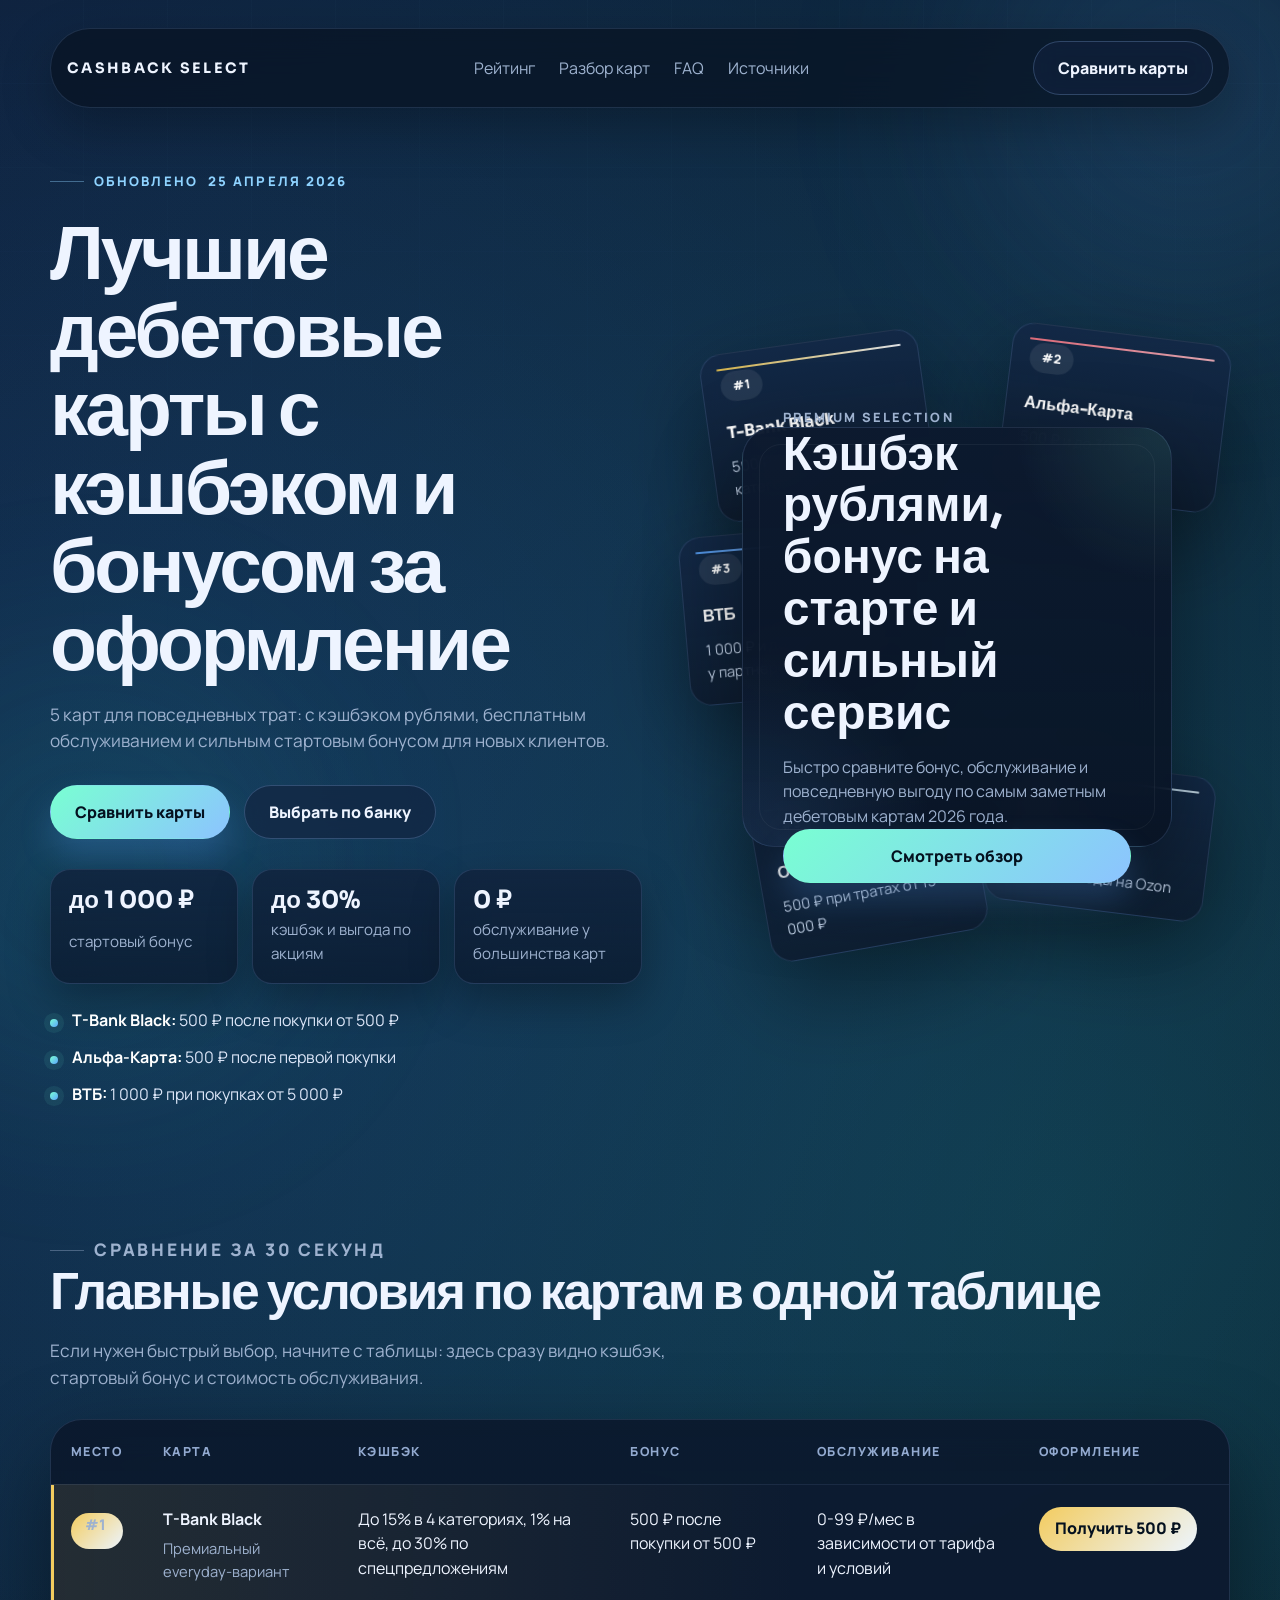
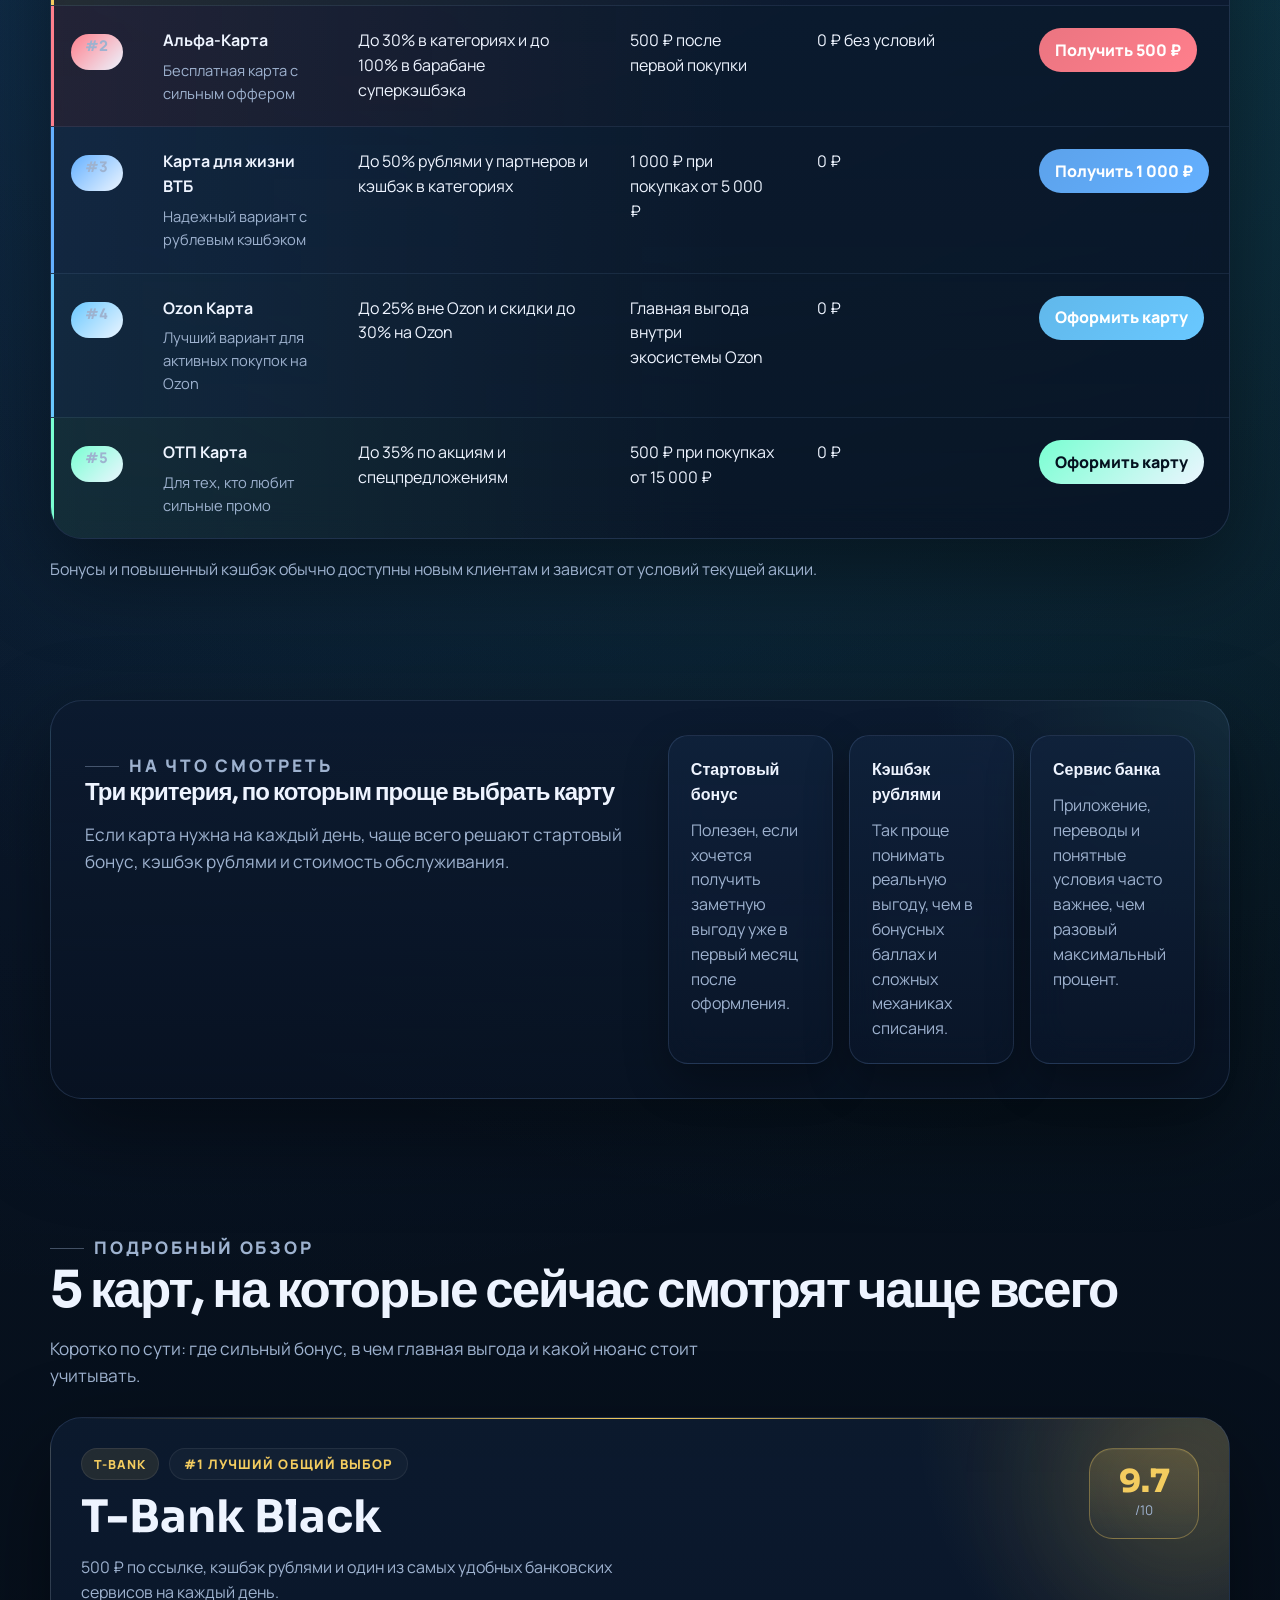
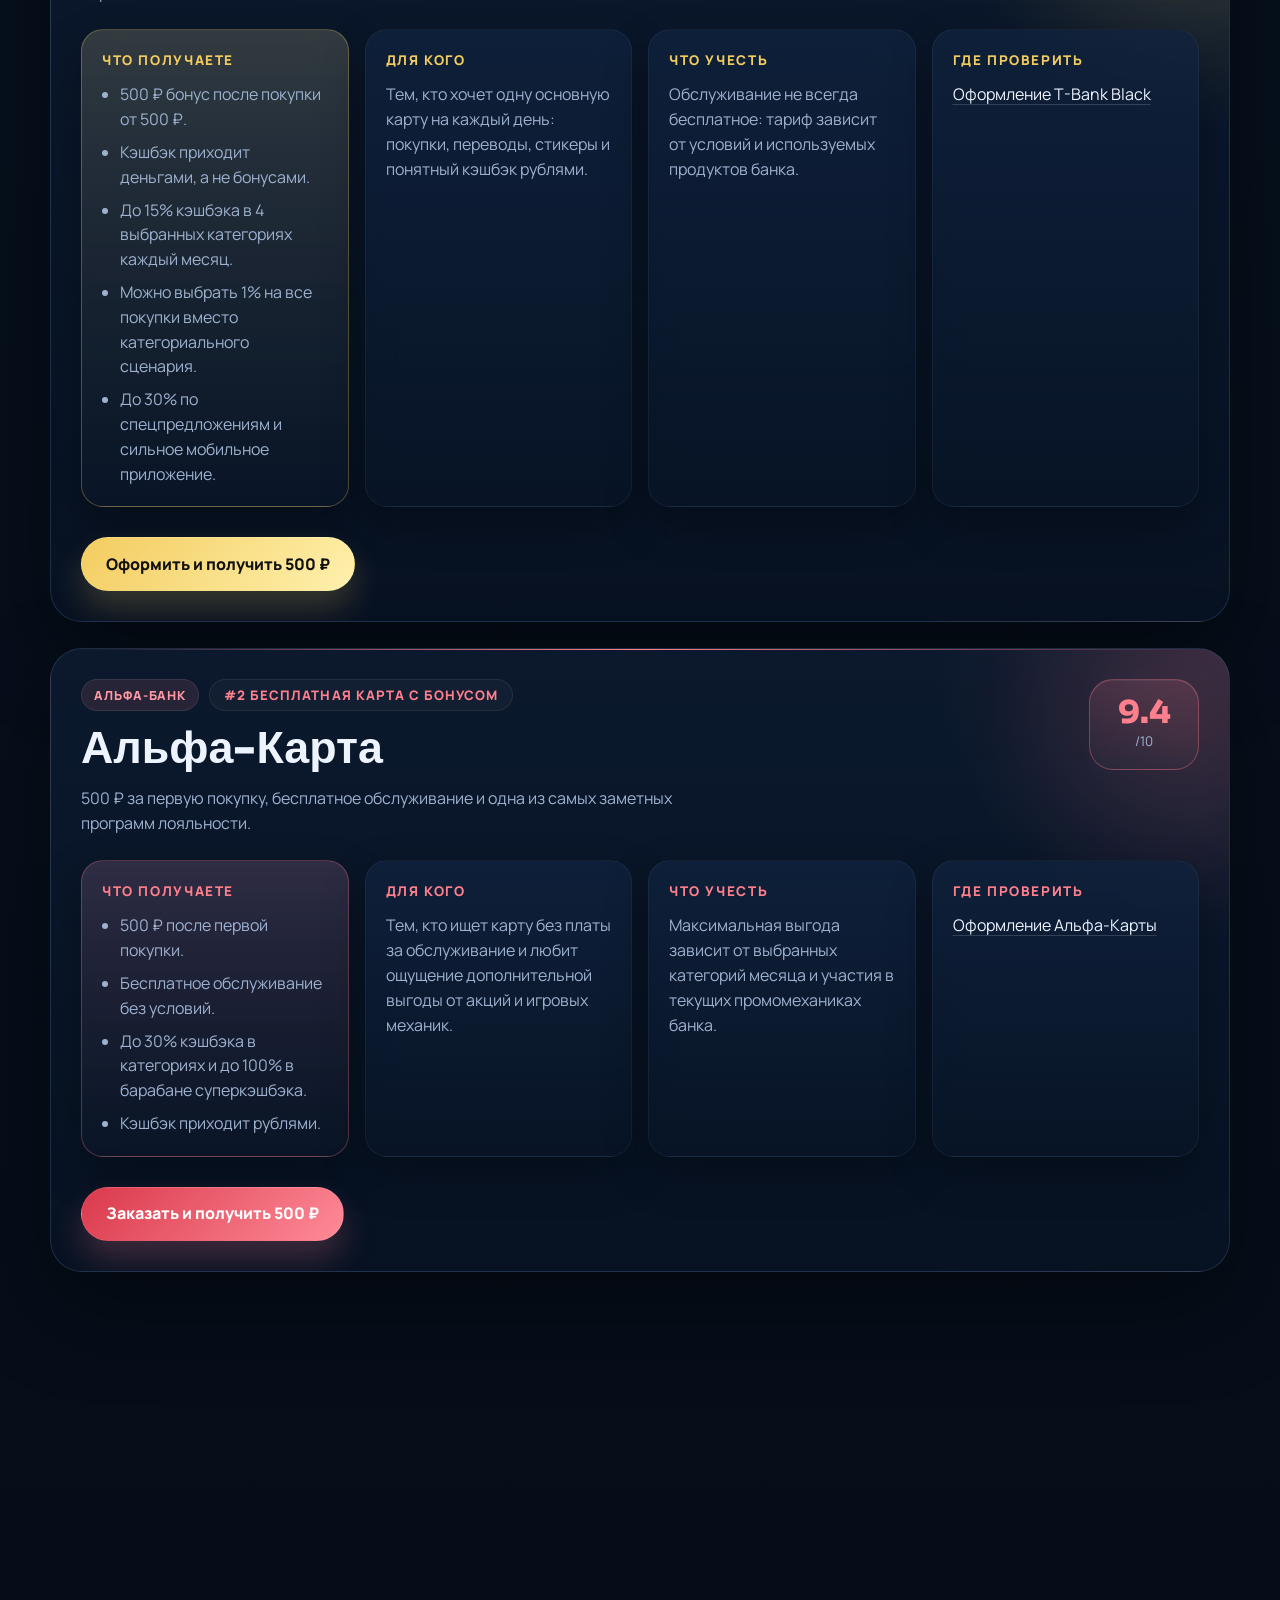
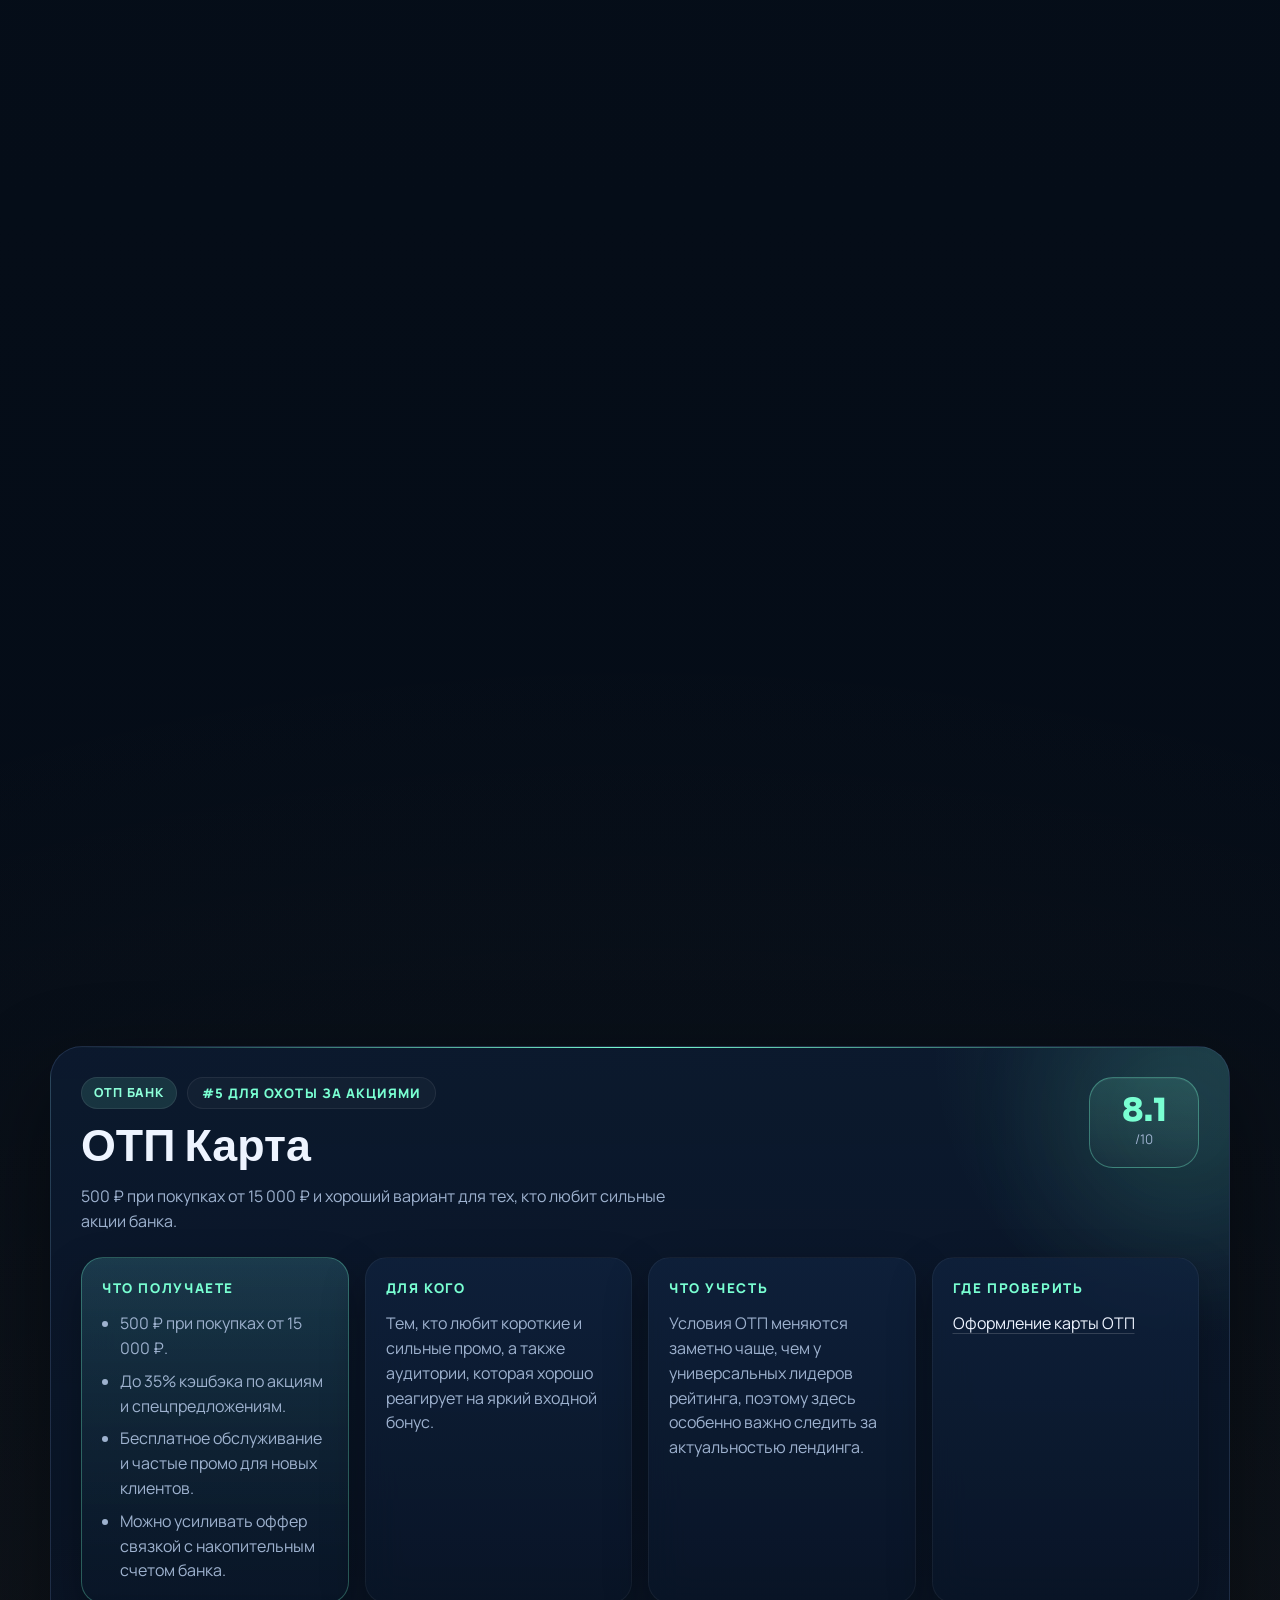
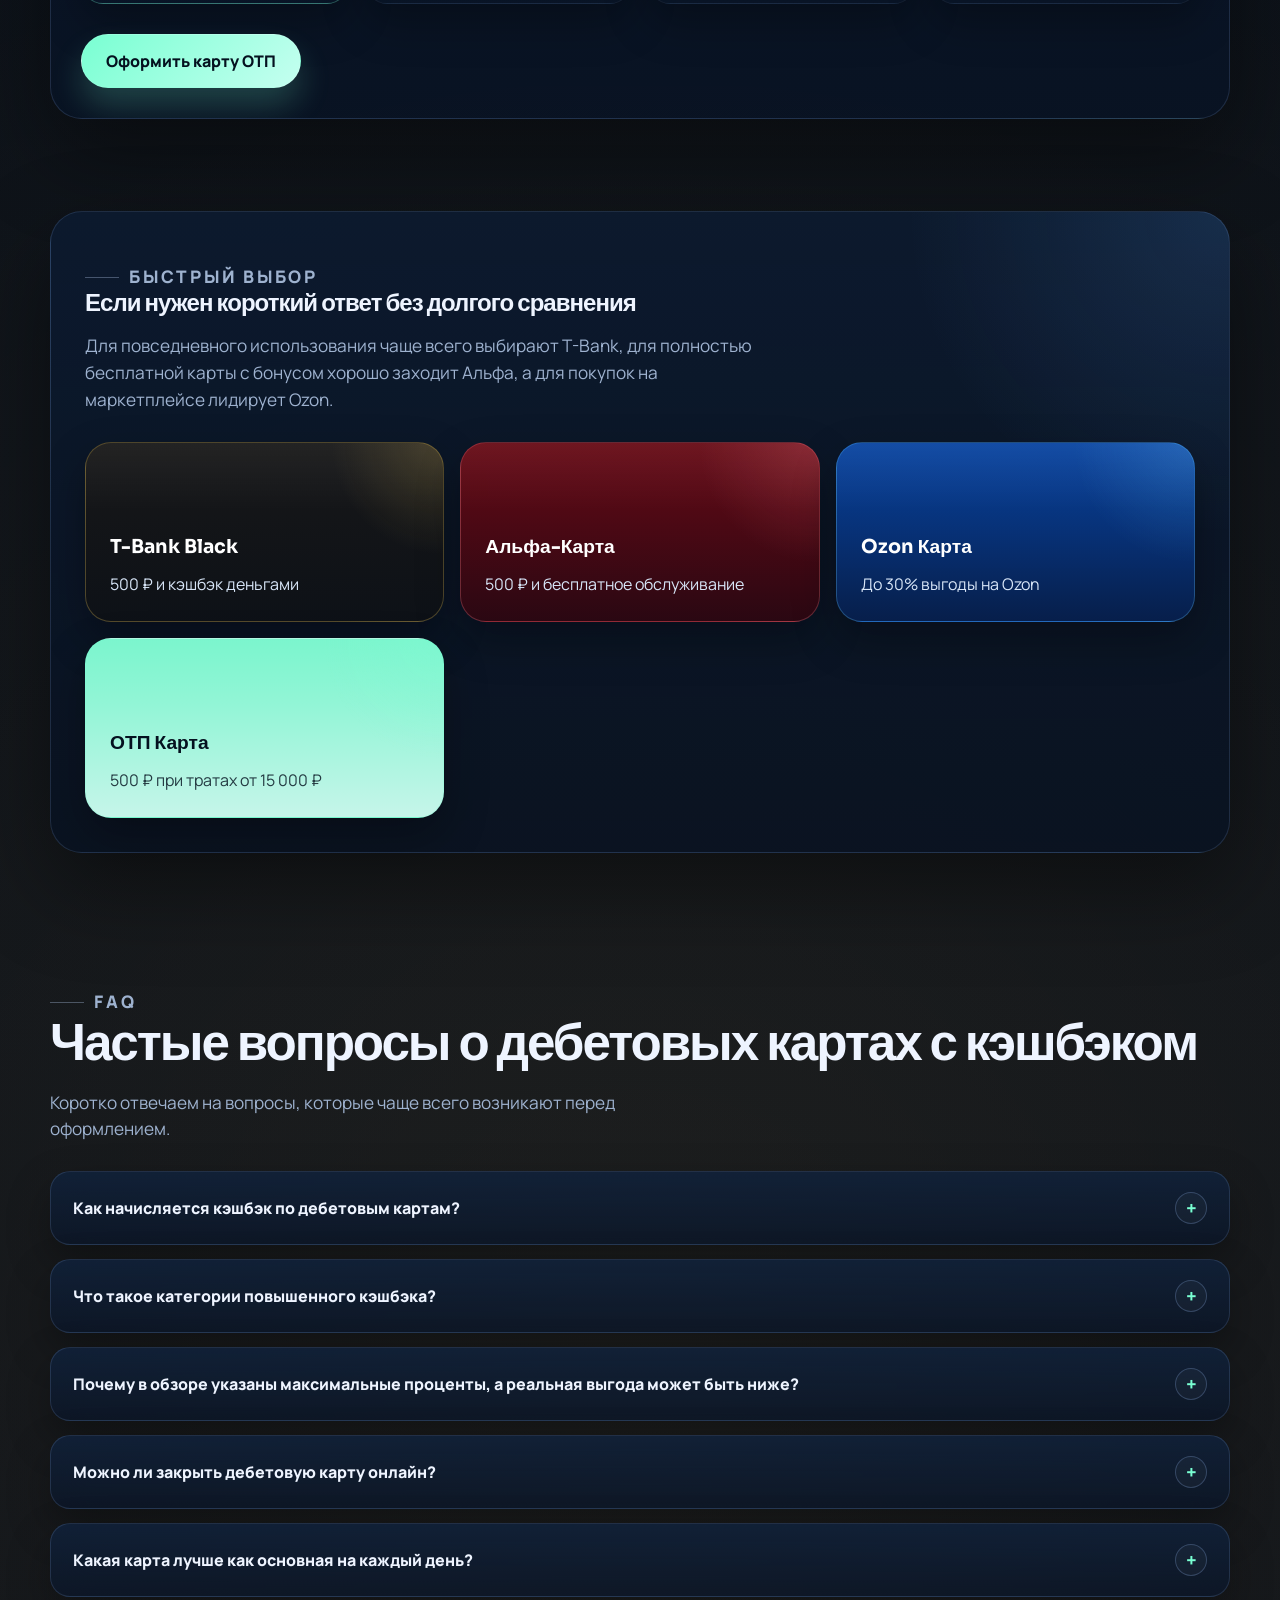
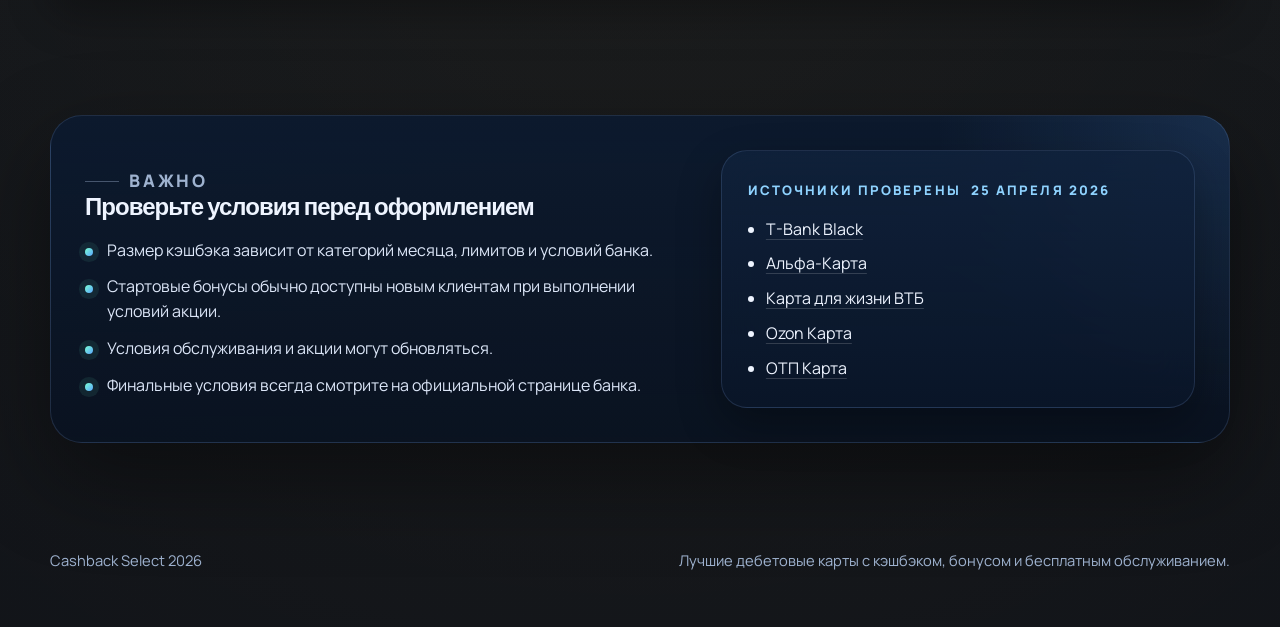
==== index.html @ 4f3e2239 "Create top cards 2026 landing page" ====
<!DOCTYPE html>
<html lang="ru">
<head>
  <meta charset="UTF-8">
  <meta name="viewport" content="width=device-width, initial-scale=1.0">
  <title>Лучшие дебетовые карты с кэшбэком 2026</title>
  <meta
    name="description"
    content="Сравнение 5 популярных дебетовых карт с кэшбэком и бонусом за оформление в 2026 году: T-Bank, Альфа-Банк, ВТБ, Ozon Банк и ОТП Банк."
  >
  <meta name="theme-color" content="#081321">
  <link rel="preconnect" href="https://fonts.googleapis.com">
  <link rel="preconnect" href="https://fonts.gstatic.com" crossorigin>
  <link
    href="https://fonts.googleapis.com/css2?family=Manrope:wght@400;500;700;800&family=Sora:wght@500;600;700;800&display=swap"
    rel="stylesheet"
  >
  <link rel="stylesheet" href="styles.css">
  <script defer src="script.js"></script>
  <script type="application/ld+json">
    {
      "@context": "https://schema.org",
      "@type": "ItemList",
      "name": "Лучшие дебетовые карты с кэшбэком 2026",
      "itemListOrder": "https://schema.org/ItemListOrderAscending",
      "numberOfItems": 5,
      "itemListElement": [
        {
          "@type": "ListItem",
          "position": 1,
          "name": "T-Bank Black"
        },
        {
          "@type": "ListItem",
          "position": 2,
          "name": "Альфа-Карта"
        },
        {
          "@type": "ListItem",
          "position": 3,
          "name": "Карта для жизни ВТБ"
        },
        {
          "@type": "ListItem",
          "position": 4,
          "name": "Ozon Карта"
        },
        {
          "@type": "ListItem",
          "position": 5,
          "name": "ОТП Карта"
        }
      ]
    }
  </script>
  <script type="application/ld+json">
    {
      "@context": "https://schema.org",
      "@type": "FAQPage",
      "mainEntity": [
        {
          "@type": "Question",
          "name": "Как начисляется кэшбэк по дебетовым картам?",
          "acceptedAnswer": {
            "@type": "Answer",
            "text": "Обычно банк возвращает часть суммы за покупки рублями или бонусами после окончания расчетного периода. Точный размер зависит от категории, лимитов и выполнения условий тарифа."
          }
        },
        {
          "@type": "Question",
          "name": "Что такое категории повышенного кэшбэка?",
          "acceptedAnswer": {
            "@type": "Answer",
            "text": "Это группы покупок, за которые банк начисляет повышенный процент возврата. Чаще всего категории можно выбирать раз в месяц, а конкретный список меняется."
          }
        },
        {
          "@type": "Question",
          "name": "Можно ли закрыть дебетовую карту онлайн?",
          "acceptedAnswer": {
            "@type": "Answer",
            "text": "У части банков закрытие доступно в приложении, но иногда требуется чат или визит в отделение. Перед закрытием стоит вывести деньги и отключить платные сервисы."
          }
        }
      ]
    }
  </script>
</head>
<body>
  <div class="site-shell">
    <header class="hero" id="top">
      <div class="container">
        <nav class="nav">
          <a class="brand" href="#top">Cashback Select</a>
          <div class="nav-links">
            <a href="#rating">Рейтинг</a>
            <a href="#cards">Разбор карт</a>
            <a href="#faq">FAQ</a>
            <a href="#sources">Источники</a>
          </div>
          <a class="button button--nav" href="#rating">Сравнить карты</a>
        </nav>

        <div class="hero-grid">
          <div class="hero-copy" data-reveal>
            <p class="eyebrow">Обновлено <span data-verified-date>25 апреля 2026</span></p>
            <h1>Лучшие дебетовые карты с кэшбэком и бонусом за оформление</h1>
            <p class="hero-lead">
              5 карт для повседневных трат: с кэшбэком рублями, бесплатным обслуживанием
              и сильным стартовым бонусом для новых клиентов.
            </p>

            <div class="hero-actions">
              <a class="button button--primary" href="#rating">Сравнить карты</a>
              <a class="button button--secondary" href="#cards">Выбрать по банку</a>
            </div>

            <div class="hero-metrics">
              <div class="metric-card">
                <strong>до 1 000 ₽</strong>
                <span>стартовый бонус</span>
              </div>
              <div class="metric-card">
                <strong>до 30%</strong>
                <span>кэшбэк и выгода по акциям</span>
              </div>
              <div class="metric-card">
                <strong>0 ₽</strong>
                <span>обслуживание у большинства карт</span>
              </div>
            </div>

            <ul class="hero-points">
              <li><strong>T-Bank Black:</strong> 500 ₽ после покупки от 500 ₽</li>
              <li><strong>Альфа-Карта:</strong> 500 ₽ после первой покупки</li>
              <li><strong>ВТБ:</strong> 1 000 ₽ при покупках от 5 000 ₽</li>
            </ul>
          </div>

          <div class="hero-showcase" data-reveal>
            <div class="showcase-card showcase-card--tbank">
              <span class="showcase-rank">#1</span>
              <strong>T-Bank Black</strong>
              <p>500 ₽ бонус и до 15% в категориях</p>
            </div>
            <div class="showcase-card showcase-card--alfa">
              <span class="showcase-rank">#2</span>
              <strong>Альфа-Карта</strong>
              <p>500 ₽ и до 30% в категориях</p>
            </div>
            <div class="showcase-card showcase-card--vtb">
              <span class="showcase-rank">#3</span>
              <strong>ВТБ</strong>
              <p>1 000 ₽ и до 50% рублями у партнеров</p>
            </div>
            <div class="showcase-card showcase-card--ozon">
              <span class="showcase-rank">#4</span>
              <strong>Ozon Карта</strong>
              <p>До 30% выгоды на Ozon</p>
            </div>
            <div class="showcase-card showcase-card--otp">
              <span class="showcase-rank">#5</span>
              <strong>ОТП Карта</strong>
              <p>500 ₽ при тратах от 15 000 ₽</p>
            </div>

            <div class="showcase-core">
              <p class="showcase-label">Premium Selection</p>
              <h2>Кэшбэк рублями, бонус на старте и сильный сервис</h2>
              <p>
                Быстро сравните бонус, обслуживание и повседневную выгоду по самым заметным
                дебетовым картам 2026 года.
              </p>
              <a class="button button--core" href="#cards">Смотреть обзор</a>
            </div>
          </div>
        </div>
      </div>
    </header>

    <main>
      <section class="section section--lift" id="rating">
        <div class="container">
          <div class="section-heading" data-reveal>
            <p class="section-kicker">Сравнение за 30 секунд</p>
            <h2>Главные условия по картам в одной таблице</h2>
            <p>
              Если нужен быстрый выбор, начните с таблицы: здесь сразу видно кэшбэк,
              стартовый бонус и стоимость обслуживания.
            </p>
          </div>

          <div class="comparison-table-wrap" data-reveal>
            <table class="comparison-table">
              <thead>
                <tr>
                  <th>Место</th>
                  <th>Карта</th>
                  <th>Кэшбэк</th>
                  <th>Бонус</th>
                  <th>Обслуживание</th>
                  <th>Оформление</th>
                </tr>
              </thead>
              <tbody>
                <tr class="table-row table-row--tbank is-featured">
                  <td><span class="table-rank">#1</span></td>
                  <td>
                    <strong>T-Bank Black</strong>
                    <span>Премиальный everyday-вариант</span>
                  </td>
                  <td>До 15% в 4 категориях, 1% на всё, до 30% по спецпредложениям</td>
                  <td>500 ₽ после покупки от 500 ₽</td>
                  <td>0-99 ₽/мес в зависимости от тарифа и условий</td>
                  <td><a class="table-link" data-bank="tbank" href="https://tbank.ru/baf/5VUQwL4JWnQ" target="_blank" rel="nofollow sponsored noopener">Получить 500 ₽</a></td>
                </tr>
                <tr class="table-row table-row--alfa">
                  <td><span class="table-rank">#2</span></td>
                  <td>
                    <strong>Альфа-Карта</strong>
                    <span>Бесплатная карта с сильным оффером</span>
                  </td>
                  <td>До 30% в категориях и до 100% в барабане суперкэшбэка</td>
                  <td>500 ₽ после первой покупки</td>
                  <td>0 ₽ без условий</td>
                  <td><a class="table-link" data-bank="alfabank" href="https://alfa.me/Uv0Efl" target="_blank" rel="nofollow sponsored noopener">Получить 500 ₽</a></td>
                </tr>
                <tr class="table-row table-row--vtb">
                  <td><span class="table-rank">#3</span></td>
                  <td>
                    <strong>Карта для жизни ВТБ</strong>
                    <span>Надежный вариант с рублевым кэшбэком</span>
                  </td>
                  <td>До 50% рублями у партнеров и кэшбэк в категориях</td>
                  <td>1 000 ₽ при покупках от 5 000 ₽</td>
                  <td>0 ₽</td>
                  <td><a class="table-link" data-bank="vtb" href="https://vtb.ru/l/k63b6tp8" target="_blank" rel="nofollow sponsored noopener">Получить 1 000 ₽</a></td>
                </tr>
                <tr class="table-row table-row--ozon">
                  <td><span class="table-rank">#4</span></td>
                  <td>
                    <strong>Ozon Карта</strong>
                    <span>Лучший вариант для активных покупок на Ozon</span>
                  </td>
                  <td>До 25% вне Ozon и скидки до 30% на Ozon</td>
                  <td>Главная выгода внутри экосистемы Ozon</td>
                  <td>0 ₽</td>
                  <td><a class="table-link" data-bank="ozon" href="https://finance.ozon.ru/promo/cards" target="_blank" rel="noopener">Оформить карту</a></td>
                </tr>
                <tr class="table-row table-row--otp">
                  <td><span class="table-rank">#5</span></td>
                  <td>
                    <strong>ОТП Карта</strong>
                    <span>Для тех, кто любит сильные промо</span>
                  </td>
                  <td>До 35% по акциям и спецпредложениям</td>
                  <td>500 ₽ при покупках от 15 000 ₽</td>
                  <td>0 ₽</td>
                  <td><a class="table-link" data-bank="otp" href="https://r.otpbank.ru/cc/E3GPjG" target="_blank" rel="nofollow sponsored noopener">Оформить карту</a></td>
                </tr>
              </tbody>
            </table>
          </div>

          <p class="section-footnote" data-reveal>
            Бонусы и повышенный кэшбэк обычно доступны новым клиентам и зависят от условий текущей акции.
          </p>
        </div>
      </section>

      <section class="section">
        <div class="container">
          <div class="split-band" data-reveal>
            <div class="split-band__copy">
              <p class="section-kicker">На что смотреть</p>
              <h2>Три критерия, по которым проще выбрать карту</h2>
              <p>
                Если карта нужна на каждый день, чаще всего решают стартовый бонус,
                кэшбэк рублями и стоимость обслуживания.
              </p>
            </div>
            <div class="split-band__grid">
              <article class="mini-panel">
                <strong>Стартовый бонус</strong>
                <p>Полезен, если хочется получить заметную выгоду уже в первый месяц после оформления.</p>
              </article>
              <article class="mini-panel">
                <strong>Кэшбэк рублями</strong>
                <p>Так проще понимать реальную выгоду, чем в бонусных баллах и сложных механиках списания.</p>
              </article>
              <article class="mini-panel">
                <strong>Сервис банка</strong>
                <p>Приложение, переводы и понятные условия часто важнее, чем разовый максимальный процент.</p>
              </article>
            </div>
          </div>
        </div>
      </section>

      <section class="section" id="cards">
        <div class="container">
          <div class="section-heading" data-reveal>
            <p class="section-kicker">Подробный обзор</p>
            <h2>5 карт, на которые сейчас смотрят чаще всего</h2>
            <p>
              Коротко по сути: где сильный бонус, в чем главная выгода и какой нюанс стоит учитывать.
            </p>
          </div>

          <div class="review-stack">
            <article class="review-card review-card--tbank" data-reveal>
              <div class="review-card__header">
                <div>
                  <div class="review-meta">
                    <span class="bank-chip bank-chip--tbank">T-Bank</span>
                    <p class="review-tag">#1 Лучший общий выбор</p>
                  </div>
                  <h3>T-Bank Black</h3>
                  <p class="review-subtitle">500 ₽ по ссылке, кэшбэк рублями и один из самых удобных банковских сервисов на каждый день.</p>
                </div>
                <div class="review-score">
                  <span>9.7</span>
                  <small>/10</small>
                </div>
              </div>

              <div class="review-grid">
                <div class="review-box">
                  <h4>Что получаете</h4>
                  <ul>
                    <li>500 ₽ бонус после покупки от 500 ₽.</li>
                    <li>Кэшбэк приходит деньгами, а не бонусами.</li>
                    <li>До 15% кэшбэка в 4 выбранных категориях каждый месяц.</li>
                    <li>Можно выбрать 1% на все покупки вместо категориального сценария.</li>
                    <li>До 30% по спецпредложениям и сильное мобильное приложение.</li>
                  </ul>
                </div>
                <div class="review-box">
                  <h4>Для кого</h4>
                  <p>Тем, кто хочет одну основную карту на каждый день: покупки, переводы, стикеры и понятный кэшбэк рублями.</p>
                </div>
                <div class="review-box">
                  <h4>Что учесть</h4>
                  <p>Обслуживание не всегда бесплатное: тариф зависит от условий и используемых продуктов банка.</p>
                </div>
                <div class="review-box">
                  <h4>Где проверить</h4>
                  <a href="https://tbank.ru/baf/5VUQwL4JWnQ" target="_blank" rel="nofollow sponsored noopener">Оформление T-Bank Black</a>
                </div>
              </div>

              <div class="review-actions">
                <a class="button button--bank" data-bank="tbank" href="https://tbank.ru/baf/5VUQwL4JWnQ" target="_blank" rel="nofollow sponsored noopener">Оформить и получить 500 ₽</a>
              </div>
            </article>

            <article class="review-card review-card--alfa" data-reveal>
              <div class="review-card__header">
                <div>
                  <div class="review-meta">
                    <span class="bank-chip bank-chip--alfa">Альфа-Банк</span>
                    <p class="review-tag">#2 Бесплатная карта с бонусом</p>
                  </div>
                  <h3>Альфа-Карта</h3>
                  <p class="review-subtitle">500 ₽ за первую покупку, бесплатное обслуживание и одна из самых заметных программ лояльности.</p>
                </div>
                <div class="review-score">
                  <span>9.4</span>
                  <small>/10</small>
                </div>
              </div>

              <div class="review-grid">
                <div class="review-box">
                  <h4>Что получаете</h4>
                  <ul>
                    <li>500 ₽ после первой покупки.</li>
                    <li>Бесплатное обслуживание без условий.</li>
                    <li>До 30% кэшбэка в категориях и до 100% в барабане суперкэшбэка.</li>
                    <li>Кэшбэк приходит рублями.</li>
                  </ul>
                </div>
                <div class="review-box">
                  <h4>Для кого</h4>
                  <p>Тем, кто ищет карту без платы за обслуживание и любит ощущение дополнительной выгоды от акций и игровых механик.</p>
                </div>
                <div class="review-box">
                  <h4>Что учесть</h4>
                  <p>Максимальная выгода зависит от выбранных категорий месяца и участия в текущих промомеханиках банка.</p>
                </div>
                <div class="review-box">
                  <h4>Где проверить</h4>
                  <a href="https://alfa.me/Uv0Efl" target="_blank" rel="nofollow sponsored noopener">Оформление Альфа-Карты</a>
                </div>
              </div>

              <div class="review-actions">
                <a class="button button--bank" data-bank="alfabank" href="https://alfa.me/Uv0Efl" target="_blank" rel="nofollow sponsored noopener">Заказать и получить 500 ₽</a>
              </div>
            </article>

            <article class="review-card review-card--vtb" data-reveal>
              <div class="review-card__header">
                <div>
                  <div class="review-meta">
                    <span class="bank-chip bank-chip--vtb">ВТБ</span>
                    <p class="review-tag">#3 Надежный банк с бонусом</p>
                  </div>
                  <h3>Карта для жизни ВТБ</h3>
                  <p class="review-subtitle">1 000 ₽ бонус при покупках от 5 000 ₽ и кэшбэк до 50% рублями у партнеров.</p>
                </div>
                <div class="review-score">
                  <span>8.9</span>
                  <small>/10</small>
                </div>
              </div>

              <div class="review-grid">
                <div class="review-box">
                  <h4>Что получаете</h4>
                  <ul>
                    <li>1 000 ₽ бонус при покупках от 5 000 ₽.</li>
                    <li>До 50% кэшбэка рублями у партнеров банка.</li>
                    <li>Есть кэшбэк рублями в выбранных категориях.</li>
                    <li>3 категории для всех и 4 категории для зарплатных клиентов.</li>
                    <li>Бесплатное обслуживание и доставка.</li>
                  </ul>
                </div>
                <div class="review-box">
                  <h4>Для кого</h4>
                  <p>Тем, кто предпочитает крупные банки, не хочет разбираться в бонусных баллах и планирует использовать карту как спокойный повседневный вариант.</p>
                </div>
                <div class="review-box">
                  <h4>Что учесть</h4>
                  <p>Лимит кэшбэка ограничен, а потолок выгоды ниже, чем у самых агрессивных промокарт на рынке.</p>
                </div>
                <div class="review-box">
                  <h4>Где проверить</h4>
                  <a href="https://vtb.ru/l/k63b6tp8" target="_blank" rel="nofollow sponsored noopener">Оформление карты ВТБ</a>
                </div>
              </div>

              <div class="review-actions">
                <a class="button button--bank" data-bank="vtb" href="https://vtb.ru/l/k63b6tp8" target="_blank" rel="nofollow sponsored noopener">Оформить и получить 1 000 ₽</a>
              </div>
            </article>

            <article class="review-card review-card--ozon" data-reveal>
              <div class="review-card__header">
                <div>
                  <div class="review-meta">
                    <span class="bank-chip bank-chip--ozon">Ozon Банк</span>
                    <p class="review-tag">#4 Для покупок на маркетплейсе</p>
                  </div>
                  <h3>Ozon Карта</h3>
                  <p class="review-subtitle">Максимум пользы для тех, кто регулярно покупает на Ozon и хочет экономить в моменте.</p>
                </div>
                <div class="review-score">
                  <span>8.7</span>
                  <small>/10</small>
                </div>
              </div>

              <div class="review-grid">
                <div class="review-box">
                  <h4>Что получаете</h4>
                  <ul>
                    <li>До 30% скидки на покупки на Ozon.</li>
                    <li>До 25% кэшбэка на покупки вне маркетплейса в категориях месяца.</li>
                    <li>Есть базовый 1% на все покупки и бесплатное обслуживание.</li>
                  </ul>
                </div>
                <div class="review-box">
                  <h4>Для кого</h4>
                  <p>Тем, кто регулярно заказывает на Ozon и хочет сочетать банковскую карту с маркетплейс-выгодой в одном продукте.</p>
                </div>
                <div class="review-box">
                  <h4>Что учесть</h4>
                  <p>Максимальная ценность карты раскрывается именно для активных покупателей Ozon, а вне экосистемы выгода зависит от категорий месяца.</p>
                </div>
                <div class="review-box">
                  <h4>Где проверить</h4>
                  <a href="https://finance.ozon.ru/promo/cards" target="_blank" rel="noopener">Официальная страница Ozon Карты</a>
                </div>
              </div>

              <div class="review-actions">
                <a class="button button--bank" data-bank="ozon" href="https://finance.ozon.ru/promo/cards" target="_blank" rel="noopener">Получить Ozon Карту</a>
              </div>
            </article>

            <article class="review-card review-card--otp" data-reveal>
              <div class="review-card__header">
                <div>
                  <div class="review-meta">
                    <span class="bank-chip bank-chip--otp">ОТП Банк</span>
                    <p class="review-tag">#5 Для охоты за акциями</p>
                  </div>
                  <h3>ОТП Карта</h3>
                  <p class="review-subtitle">500 ₽ при покупках от 15 000 ₽ и хороший вариант для тех, кто любит сильные акции банка.</p>
                </div>
                <div class="review-score">
                  <span>8.1</span>
                  <small>/10</small>
                </div>
              </div>

              <div class="review-grid">
                <div class="review-box">
                  <h4>Что получаете</h4>
                  <ul>
                    <li>500 ₽ при покупках от 15 000 ₽.</li>
                    <li>До 35% кэшбэка по акциям и спецпредложениям.</li>
                    <li>Бесплатное обслуживание и частые промо для новых клиентов.</li>
                    <li>Можно усиливать оффер связкой с накопительным счетом банка.</li>
                  </ul>
                </div>
                <div class="review-box">
                  <h4>Для кого</h4>
                  <p>Тем, кто любит короткие и сильные промо, а также аудитории, которая хорошо реагирует на яркий входной бонус.</p>
                </div>
                <div class="review-box">
                  <h4>Что учесть</h4>
                  <p>Условия ОТП меняются заметно чаще, чем у универсальных лидеров рейтинга, поэтому здесь особенно важно следить за актуальностью лендинга.</p>
                </div>
                <div class="review-box">
                  <h4>Где проверить</h4>
                  <a href="https://r.otpbank.ru/cc/E3GPjG" target="_blank" rel="nofollow sponsored noopener">Оформление карты ОТП</a>
                </div>
              </div>

              <div class="review-actions">
                <a class="button button--bank" data-bank="otp" href="https://r.otpbank.ru/cc/E3GPjG" target="_blank" rel="nofollow sponsored noopener">Оформить карту ОТП</a>
              </div>
            </article>
          </div>
        </div>
      </section>

      <section class="section section--cta">
        <div class="container">
          <div class="cta-panel" data-reveal>
            <div>
              <p class="section-kicker">Быстрый выбор</p>
              <h2>Если нужен короткий ответ без долгого сравнения</h2>
              <p>
                Для повседневного использования чаще всего выбирают T-Bank, для полностью бесплатной карты
                с бонусом хорошо заходит Альфа, а для покупок на маркетплейсе лидирует Ozon.
              </p>
            </div>
            <div class="cta-grid">
              <a class="quick-cta quick-cta--tbank" data-bank="tbank" href="https://tbank.ru/baf/5VUQwL4JWnQ" target="_blank" rel="nofollow sponsored noopener">
                <strong>T-Bank Black</strong>
                <span>500 ₽ и кэшбэк деньгами</span>
              </a>
              <a class="quick-cta quick-cta--alfa" data-bank="alfabank" href="https://alfa.me/Uv0Efl" target="_blank" rel="nofollow sponsored noopener">
                <strong>Альфа-Карта</strong>
                <span>500 ₽ и бесплатное обслуживание</span>
              </a>
              <a class="quick-cta quick-cta--ozon" data-bank="ozon" href="https://finance.ozon.ru/promo/cards" target="_blank" rel="noopener">
                <strong>Ozon Карта</strong>
                <span>До 30% выгоды на Ozon</span>
              </a>
              <a class="quick-cta quick-cta--otp" data-bank="otp" href="https://r.otpbank.ru/cc/E3GPjG" target="_blank" rel="nofollow sponsored noopener">
                <strong>ОТП Карта</strong>
                <span>500 ₽ при тратах от 15 000 ₽</span>
              </a>
            </div>
          </div>
        </div>
      </section>

      <section class="section" id="faq">
        <div class="container">
          <div class="section-heading" data-reveal>
            <p class="section-kicker">FAQ</p>
            <h2>Частые вопросы о дебетовых картах с кэшбэком</h2>
            <p>Коротко отвечаем на вопросы, которые чаще всего возникают перед оформлением.</p>
          </div>

          <div class="faq-list" data-reveal>
            <details class="faq-item">
              <summary>Как начисляется кэшбэк по дебетовым картам?</summary>
              <p>
                Обычно банк возвращает часть суммы за покупки после окончания расчетного периода.
                Возврат может приходить рублями или бонусами, а размер зависит от категории, лимитов и условий тарифа.
              </p>
            </details>
            <details class="faq-item">
              <summary>Что такое категории повышенного кэшбэка?</summary>
              <p>
                Это группы расходов вроде супермаркетов, транспорта, ресторанов или маркетплейсов,
                за которые банк дает повышенный процент возврата. Чаще всего категории можно выбирать каждый месяц.
              </p>
            </details>
            <details class="faq-item">
              <summary>Почему в обзоре указаны максимальные проценты, а реальная выгода может быть ниже?</summary>
              <p>
                Потому что максимум обычно достигается только в выбранных категориях, в рамках промо и с учетом лимитов.
                Чем понятнее условия карты, тем проще заранее оценить реальную выгоду под свои траты.
              </p>
            </details>
            <details class="faq-item">
              <summary>Можно ли закрыть дебетовую карту онлайн?</summary>
              <p>
                У части банков закрытие доступно в приложении или чате, но иногда требуется подтверждение в офисе.
                Перед закрытием проверьте, что на счете нет денег и отключены платные сервисы.
              </p>
            </details>
            <details class="faq-item">
              <summary>Какая карта лучше как основная на каждый день?</summary>
              <p>
                Если нужна одна универсальная карта, чаще всего выбирают T-Bank Black. Если важна полная бесплатность,
                присмотритесь к Альфа-Карте. Если приоритет в надежности крупного банка, удобным вариантом остается ВТБ.
              </p>
            </details>
          </div>
        </div>
      </section>

      <section class="section section--disclaimer" id="sources">
        <div class="container">
          <div class="disclaimer-panel" data-reveal>
            <div class="disclaimer-copy">
              <p class="section-kicker">Важно</p>
              <h2>Проверьте условия перед оформлением</h2>
              <ul class="disclaimer-list">
                <li>Размер кэшбэка зависит от категорий месяца, лимитов и условий банка.</li>
                <li>Стартовые бонусы обычно доступны новым клиентам при выполнении условий акции.</li>
                <li>Условия обслуживания и акции могут обновляться.</li>
                <li>Финальные условия всегда смотрите на официальной странице банка.</li>
              </ul>
            </div>

            <div class="source-panel">
              <p class="source-date">Источники проверены <span data-verified-date>25 апреля 2026</span></p>
              <ul class="source-list">
                <li><a href="https://tbank.ru/baf/5VUQwL4JWnQ" target="_blank" rel="nofollow sponsored noopener">T-Bank Black</a></li>
                <li><a href="https://alfa.me/Uv0Efl" target="_blank" rel="nofollow sponsored noopener">Альфа-Карта</a></li>
                <li><a href="https://vtb.ru/l/k63b6tp8" target="_blank" rel="nofollow sponsored noopener">Карта для жизни ВТБ</a></li>
                <li><a href="https://finance.ozon.ru/promo/cards" target="_blank" rel="noopener">Ozon Карта</a></li>
                <li><a href="https://r.otpbank.ru/cc/E3GPjG" target="_blank" rel="nofollow sponsored noopener">ОТП Карта</a></li>
              </ul>
            </div>
          </div>
        </div>
      </section>
    </main>

    <footer class="footer">
      <div class="container footer-inner">
        <p>Cashback Select 2026</p>
        <p>Лучшие дебетовые карты с кэшбэком, бонусом и бесплатным обслуживанием.</p>
      </div>
    </footer>
  </div>
</body>
</html>
---- styles.css ----
:root {
  --bg: #06111f;
  --bg-deep: #040b16;
  --bg-grid: rgba(123, 173, 255, 0.08);
  --surface: rgba(11, 23, 43, 0.76);
  --surface-strong: rgba(12, 27, 50, 0.94);
  --surface-soft: rgba(16, 35, 63, 0.68);
  --surface-light: rgba(17, 40, 72, 0.82);
  --ink: #eef4ff;
  --ink-soft: #9eb2cf;
  --line: rgba(144, 181, 240, 0.16);
  --line-strong: rgba(144, 181, 240, 0.26);
  --accent: #79ffd2;
  --accent-strong: #2ae6b5;
  --accent-blue: #5ca6ff;
  --accent-gold: #ffd671;
  --shadow-lg: 0 34px 90px rgba(0, 0, 0, 0.42);
  --shadow-md: 0 18px 44px rgba(0, 0, 0, 0.3);
  --radius-xl: 32px;
  --radius-lg: 26px;
  --radius-md: 20px;
  --radius-sm: 14px;
  --container: 1180px;
  --transition: 260ms ease;
}

*,
*::before,
*::after {
  box-sizing: border-box;
}

html {
  scroll-behavior: smooth;
}

body {
  margin: 0;
  font-family: "Manrope", sans-serif;
  color: var(--ink);
  line-height: 1.55;
  background:
    radial-gradient(circle at 15% 10%, rgba(57, 128, 255, 0.22), transparent 26%),
    radial-gradient(circle at 82% 14%, rgba(29, 230, 181, 0.16), transparent 22%),
    radial-gradient(circle at 50% 90%, rgba(255, 214, 113, 0.1), transparent 30%),
    linear-gradient(180deg, #091524 0%, #050d18 58%, #040914 100%);
}

body::before {
  content: "";
  position: fixed;
  inset: 0;
  background-image:
    linear-gradient(to right, transparent 0, transparent calc(100% - 1px), var(--bg-grid) calc(100% - 1px)),
    linear-gradient(to bottom, transparent 0, transparent calc(100% - 1px), var(--bg-grid) calc(100% - 1px));
  background-size: 84px 84px;
  mask-image: linear-gradient(180deg, rgba(0, 0, 0, 0.26), transparent 78%);
  pointer-events: none;
  z-index: 0;
}

img {
  display: block;
  max-width: 100%;
}

a {
  color: inherit;
  text-decoration: none;
}

button,
input,
textarea,
select {
  font: inherit;
}

.site-shell {
  position: relative;
  overflow: clip;
}

.site-shell::before,
.site-shell::after {
  content: "";
  position: fixed;
  width: 420px;
  height: 420px;
  border-radius: 999px;
  filter: blur(110px);
  pointer-events: none;
  z-index: 0;
  opacity: 0.55;
}

.site-shell::before {
  top: -120px;
  right: -120px;
  background: rgba(92, 166, 255, 0.26);
}

.site-shell::after {
  bottom: -180px;
  left: -120px;
  background: rgba(42, 230, 181, 0.16);
}

.container {
  position: relative;
  z-index: 1;
  width: min(100% - 40px, var(--container));
  margin: 0 auto;
}

.hero {
  padding: 28px 0 78px;
}

.nav {
  display: flex;
  align-items: center;
  justify-content: space-between;
  gap: 20px;
  padding: 12px 16px;
  border: 1px solid var(--line);
  border-radius: 999px;
  background: rgba(8, 18, 34, 0.72);
  backdrop-filter: blur(18px);
  box-shadow: 0 18px 50px rgba(0, 0, 0, 0.26);
}

.brand {
  font-family: "Sora", sans-serif;
  font-size: 0.9rem;
  font-weight: 700;
  letter-spacing: 0.16em;
  text-transform: uppercase;
}

.nav-links {
  display: flex;
  align-items: center;
  gap: 24px;
  color: var(--ink-soft);
}

.nav-links a {
  transition: color var(--transition);
}

.nav-links a:hover,
.nav-links a:focus-visible {
  color: var(--ink);
}

.hero-grid {
  display: grid;
  grid-template-columns: minmax(0, 1.04fr) minmax(360px, 0.96fr);
  gap: 42px;
  align-items: center;
  padding-top: 56px;
}

.eyebrow,
.section-kicker,
.source-date {
  display: inline-flex;
  align-items: center;
  gap: 10px;
  margin: 0 0 22px;
  color: #8fd3ff;
  font-size: 0.82rem;
  font-weight: 800;
  letter-spacing: 0.16em;
  text-transform: uppercase;
}

.eyebrow::before,
.section-kicker::before {
  content: "";
  width: 34px;
  height: 1px;
  background: currentColor;
  opacity: 0.4;
}

.hero-copy h1,
.section-heading h2,
.split-band__copy h2,
.cta-panel h2,
.disclaimer-copy h2 {
  margin: 0;
  font-family: "Sora", sans-serif;
  letter-spacing: -0.04em;
  line-height: 1.02;
}

.hero-copy h1 {
  max-width: 12ch;
  font-size: clamp(3rem, 6vw, 5.2rem);
}

.hero-lead,
.section-heading p,
.split-band__copy p,
.cta-panel p,
.disclaimer-copy p {
  margin: 18px 0 0;
  max-width: 62ch;
  color: var(--ink-soft);
  font-size: 1.08rem;
}

.hero-actions,
.review-actions {
  display: flex;
  flex-wrap: wrap;
  gap: 14px;
  margin-top: 30px;
}

.button {
  display: inline-flex;
  align-items: center;
  justify-content: center;
  min-height: 54px;
  padding: 0 24px;
  border: 1px solid transparent;
  border-radius: 999px;
  font-weight: 800;
  transition:
    transform var(--transition),
    box-shadow var(--transition),
    background-color var(--transition),
    border-color var(--transition),
    color var(--transition);
}

.button:hover,
.button:focus-visible {
  transform: translateY(-2px);
}

.button--primary,
.button--core,
.button--bank {
  color: #04111f;
  background: linear-gradient(135deg, var(--accent) 0%, #8cc3ff 100%);
  box-shadow: 0 18px 32px rgba(92, 166, 255, 0.22);
}

.button--secondary,
.button--nav,
.button--quiet {
  color: var(--ink);
  border-color: var(--line-strong);
  background: rgba(18, 36, 64, 0.68);
  backdrop-filter: blur(14px);
}

.hero-metrics {
  display: grid;
  grid-template-columns: repeat(3, minmax(0, 1fr));
  gap: 14px;
  margin-top: 30px;
}

.metric-card,
.mini-panel,
.review-box,
.faq-item,
.source-panel {
  border: 1px solid var(--line);
  background: linear-gradient(180deg, rgba(16, 34, 60, 0.84), rgba(10, 22, 42, 0.72));
  backdrop-filter: blur(18px);
  box-shadow: var(--shadow-md);
}

.metric-card {
  display: grid;
  gap: 6px;
  padding: 18px;
  border-radius: var(--radius-md);
}

.metric-card strong {
  font-family: "Sora", sans-serif;
  font-size: 1.5rem;
  line-height: 1;
}

.metric-card span {
  color: var(--ink-soft);
  font-size: 0.95rem;
}

.hero-points {
  margin: 24px 0 0;
  padding: 0;
  list-style: none;
  display: grid;
  gap: 12px;
}

.hero-points li,
.disclaimer-list li {
  position: relative;
  padding-left: 22px;
  color: #dce6f8;
}

.hero-points li::before,
.disclaimer-list li::before {
  content: "";
  position: absolute;
  left: 0;
  top: 0.66em;
  width: 8px;
  height: 8px;
  border-radius: 999px;
  background: linear-gradient(135deg, var(--accent), var(--accent-blue));
  box-shadow: 0 0 0 6px rgba(121, 255, 210, 0.08);
}

.hero-points strong {
  color: #ffffff;
}

.hero-showcase {
  position: relative;
  min-height: 640px;
}

.showcase-core,
.showcase-card {
  position: absolute;
  border: 1px solid var(--line);
  backdrop-filter: blur(18px);
  box-shadow: var(--shadow-lg);
}

.showcase-core {
  inset: 112px 58px 108px 58px;
  display: flex;
  flex-direction: column;
  justify-content: center;
  padding: 40px;
  border-radius: var(--radius-xl);
  background:
    radial-gradient(circle at top right, rgba(121, 255, 210, 0.12), transparent 26%),
    radial-gradient(circle at bottom left, rgba(92, 166, 255, 0.14), transparent 32%),
    linear-gradient(180deg, rgba(12, 25, 46, 0.95), rgba(8, 18, 34, 0.86));
}

.showcase-core::before {
  content: "";
  position: absolute;
  inset: 16px;
  border-radius: calc(var(--radius-xl) - 10px);
  border: 1px solid rgba(255, 255, 255, 0.05);
  pointer-events: none;
}

.showcase-label {
  margin: 0 0 12px;
  color: #9bd5ff;
  font-size: 0.8rem;
  font-weight: 800;
  letter-spacing: 0.16em;
  text-transform: uppercase;
}

.showcase-core h2 {
  margin: 0;
  font-family: "Sora", sans-serif;
  font-size: clamp(2rem, 4vw, 3rem);
  line-height: 1.08;
}

.showcase-core p {
  margin: 16px 0 0;
  color: var(--ink-soft);
}

.showcase-card {
  width: 220px;
  padding: 18px 18px 20px;
  border-radius: 22px;
  color: #fff;
  background: linear-gradient(180deg, rgba(18, 39, 69, 0.9), rgba(12, 24, 43, 0.82));
  animation: float-card 7s ease-in-out infinite;
}

.showcase-card::before {
  content: "";
  position: absolute;
  top: 14px;
  left: 16px;
  right: 16px;
  height: 2px;
  border-radius: 999px;
  opacity: 0.85;
}

.showcase-card strong {
  display: block;
  margin-top: 18px;
  font-family: "Sora", sans-serif;
  font-size: 1.02rem;
}

.showcase-card p {
  margin: 10px 0 0;
  color: #c8d8ee;
  font-size: 0.92rem;
}

.showcase-rank {
  display: inline-flex;
  align-items: center;
  justify-content: center;
  min-height: 30px;
  padding: 0 12px;
  border-radius: 999px;
  background: rgba(255, 255, 255, 0.08);
  font-size: 0.78rem;
  font-weight: 800;
}

.showcase-card--tbank {
  top: 26px;
  left: 24px;
  transform: rotate(-8deg);
}

.showcase-card--tbank::before {
  background: linear-gradient(90deg, #f2c94c, #ffffff);
}

.showcase-card--alfa {
  top: 18px;
  right: 6px;
  transform: rotate(7deg);
  animation-delay: -0.8s;
}

.showcase-card--alfa::before {
  background: linear-gradient(90deg, #ff7681, #ffb7bf);
}

.showcase-card--vtb {
  top: 214px;
  left: 0;
  transform: rotate(-5deg);
  animation-delay: -1.6s;
}

.showcase-card--vtb::before {
  background: linear-gradient(90deg, #59a5ff, #a9ceff);
}

.showcase-card--ozon {
  right: 20px;
  bottom: 44px;
  transform: rotate(7deg);
  animation-delay: -2.4s;
}

.showcase-card--ozon::before {
  background: linear-gradient(90deg, #6ac4ff, #e2f5ff);
}

.showcase-card--otp {
  left: 74px;
  bottom: 8px;
  transform: rotate(-10deg);
  animation-delay: -3.2s;
}

.showcase-card--otp::before {
  background: linear-gradient(90deg, #7bffd4, #caffee);
}

.section {
  padding: 34px 0 84px;
}

.section-heading {
  display: grid;
  gap: 2px;
  margin-bottom: 28px;
}

.section-heading h2 {
  font-size: clamp(2rem, 4vw, 3.4rem);
}

.comparison-table-wrap {
  overflow: auto;
  border: 1px solid var(--line);
  border-radius: var(--radius-xl);
  background: linear-gradient(180deg, rgba(11, 24, 44, 0.9), rgba(8, 19, 36, 0.82));
  backdrop-filter: blur(18px);
  box-shadow: var(--shadow-lg);
}

.comparison-table {
  width: 100%;
  min-width: 980px;
  border-collapse: collapse;
}

.comparison-table th,
.comparison-table td {
  padding: 22px 20px;
  border-bottom: 1px solid rgba(144, 181, 240, 0.1);
  text-align: left;
  vertical-align: top;
}

.comparison-table thead th {
  color: #93aad0;
  font-size: 0.78rem;
  font-weight: 800;
  letter-spacing: 0.12em;
  text-transform: uppercase;
}

.comparison-table tbody tr:last-child td {
  border-bottom: 0;
}

.table-row {
  --row-accent: var(--accent-blue);
  --row-soft: rgba(92, 166, 255, 0.08);
  background: linear-gradient(90deg, var(--row-soft), transparent 58%);
}

.table-row--tbank {
  --row-accent: #f3cc5f;
  --row-soft: rgba(243, 204, 95, 0.1);
}

.table-row--alfa {
  --row-accent: #ff7f8c;
  --row-soft: rgba(255, 127, 140, 0.1);
}

.table-row--vtb {
  --row-accent: #64b0ff;
  --row-soft: rgba(100, 176, 255, 0.1);
}

.table-row--ozon {
  --row-accent: #69c8ff;
  --row-soft: rgba(105, 200, 255, 0.1);
}

.table-row--otp {
  --row-accent: #79ffd2;
  --row-soft: rgba(121, 255, 210, 0.1);
}

.table-row td:first-child {
  box-shadow: inset 3px 0 0 var(--row-accent);
}

.comparison-table strong {
  display: block;
  font-size: 1rem;
}

.comparison-table span {
  display: block;
  margin-top: 6px;
  color: var(--ink-soft);
  font-size: 0.92rem;
}

.comparison-table .is-featured {
  background:
    linear-gradient(90deg, var(--row-soft), transparent 64%),
    rgba(13, 28, 49, 0.78);
}

.table-rank {
  display: inline-flex;
  align-items: center;
  justify-content: center;
  min-width: 52px;
  min-height: 36px;
  padding: 0 14px;
  border-radius: 999px;
  color: #06111f;
  background: linear-gradient(135deg, #d6f5ff 0%, var(--accent) 100%);
  font-weight: 800;
}

.table-row .table-rank {
  background: linear-gradient(135deg, var(--row-accent) 0%, #ecf5ff 100%);
}

.table-link {
  display: inline-flex;
  align-items: center;
  justify-content: center;
  min-height: 44px;
  padding: 0 16px;
  width: max-content;
  min-width: max-content;
  border-radius: 999px;
  color: #04111f;
  background: linear-gradient(135deg, var(--accent) 0%, #8cc3ff 100%);
  font-weight: 800;
  white-space: nowrap;
  transition: transform var(--transition), box-shadow var(--transition);
}

.table-row .table-link {
  background: linear-gradient(135deg, var(--row-accent) 0%, #ecf5ff 100%);
}

.table-row--tbank .table-link,
.table-row--otp .table-link {
  color: #04111f;
}

.table-row--alfa .table-link,
.table-row--vtb .table-link,
.table-row--ozon .table-link {
  color: #ffffff;
  background: linear-gradient(135deg, color-mix(in srgb, var(--row-accent) 92%, black 8%) 0%, var(--row-accent) 100%);
}

.table-link:hover,
.table-link:focus-visible {
  transform: translateY(-2px);
  box-shadow: 0 16px 30px rgba(92, 166, 255, 0.24);
}

.section-footnote {
  margin: 18px 0 0;
  color: var(--ink-soft);
}

.split-band {
  display: grid;
  grid-template-columns: minmax(0, 1fr) minmax(0, 0.95fr);
  gap: 28px;
  padding: 34px;
  border: 1px solid var(--line);
  border-radius: var(--radius-xl);
  background:
    radial-gradient(circle at top right, rgba(121, 255, 210, 0.08), transparent 24%),
    linear-gradient(180deg, rgba(12, 26, 47, 0.92), rgba(8, 18, 34, 0.8));
  box-shadow: var(--shadow-lg);
}

.split-band__grid {
  display: grid;
  grid-template-columns: repeat(3, minmax(0, 1fr));
  gap: 16px;
}

.mini-panel {
  padding: 22px;
  border-radius: var(--radius-md);
}

.mini-panel strong {
  display: block;
  margin-bottom: 10px;
  font-family: "Sora", sans-serif;
  font-size: 1rem;
}

.mini-panel p {
  margin: 0;
  color: var(--ink-soft);
}

.review-stack {
  display: grid;
  gap: 26px;
}

.review-card {
  --bank-accent: var(--accent-blue);
  --bank-soft: rgba(92, 166, 255, 0.16);
  position: relative;
  overflow: hidden;
  padding: 30px;
  border: 1px solid var(--line);
  border-radius: var(--radius-xl);
  background:
    radial-gradient(circle at top right, var(--bank-soft), transparent 22%),
    linear-gradient(180deg, rgba(12, 26, 47, 0.94), rgba(8, 19, 37, 0.82));
  box-shadow: var(--shadow-lg);
}

.review-card::before {
  content: "";
  position: absolute;
  left: 24px;
  right: 24px;
  top: 0;
  height: 1px;
  background: linear-gradient(90deg, transparent, var(--bank-accent), transparent);
}

.review-card::after {
  content: "";
  position: absolute;
  right: -60px;
  top: -40px;
  width: 220px;
  height: 220px;
  border-radius: 999px;
  background: var(--bank-soft);
  filter: blur(70px);
  opacity: 0.85;
  pointer-events: none;
  z-index: 0;
}

.review-card > * {
  position: relative;
  z-index: 1;
}

.review-card--tbank {
  --bank-accent: #f3cc5f;
  --bank-soft: rgba(243, 204, 95, 0.16);
}

.review-card--alfa {
  --bank-accent: #ff7f8c;
  --bank-soft: rgba(255, 127, 140, 0.14);
}

.review-card--vtb {
  --bank-accent: #64b0ff;
  --bank-soft: rgba(100, 176, 255, 0.14);
}

.review-card--ozon {
  --bank-accent: #69c8ff;
  --bank-soft: rgba(105, 200, 255, 0.14);
}

.review-card--otp {
  --bank-accent: #79ffd2;
  --bank-soft: rgba(121, 255, 210, 0.12);
}

.review-card__header {
  display: flex;
  align-items: flex-start;
  justify-content: space-between;
  gap: 22px;
}

.review-meta {
  display: flex;
  flex-wrap: wrap;
  align-items: center;
  gap: 10px;
  margin-bottom: 14px;
}

.bank-chip {
  display: inline-flex;
  align-items: center;
  min-height: 32px;
  padding: 0 12px;
  border-radius: 999px;
  border: 1px solid rgba(255, 255, 255, 0.08);
  background: rgba(255, 255, 255, 0.04);
  font-size: 0.78rem;
  font-weight: 800;
  letter-spacing: 0.08em;
  text-transform: uppercase;
}

.bank-chip--tbank {
  color: #f3cc5f;
  background: rgba(243, 204, 95, 0.1);
}

.bank-chip--alfa {
  color: #ff9aa4;
  background: rgba(255, 127, 140, 0.12);
}

.bank-chip--vtb {
  color: #86c6ff;
  background: rgba(100, 176, 255, 0.12);
}

.bank-chip--ozon {
  color: #8fd8ff;
  background: rgba(105, 200, 255, 0.12);
}

.bank-chip--otp {
  color: #8dffd9;
  background: rgba(121, 255, 210, 0.12);
}

.review-tag {
  display: inline-flex;
  align-items: center;
  min-height: 32px;
  padding: 0 14px;
  margin: 0;
  border-radius: 999px;
  border: 1px solid rgba(255, 255, 255, 0.07);
  color: var(--bank-accent);
  background: rgba(255, 255, 255, 0.03);
  font-size: 0.82rem;
  font-weight: 800;
  letter-spacing: 0.08em;
  text-transform: uppercase;
}

.review-card h3 {
  margin: 0;
  font-family: "Sora", sans-serif;
  font-size: clamp(1.95rem, 3.8vw, 2.8rem);
  line-height: 1.04;
}

.review-subtitle {
  margin: 14px 0 0;
  max-width: 60ch;
  color: var(--ink-soft);
}

.review-score {
  flex: 0 0 auto;
  min-width: 110px;
  padding: 16px 18px;
  border: 1px solid color-mix(in srgb, var(--bank-accent) 34%, transparent);
  border-radius: 24px;
  text-align: center;
  color: var(--bank-accent);
  background: linear-gradient(180deg, color-mix(in srgb, var(--bank-soft) 100%, transparent), rgba(255, 255, 255, 0.02));
  box-shadow: inset 0 1px 0 rgba(255, 255, 255, 0.05);
}

.review-score span {
  display: block;
  font-family: "Sora", sans-serif;
  font-size: 2rem;
  font-weight: 800;
  line-height: 1;
}

.review-score small {
  color: var(--ink-soft);
}

.review-grid {
  display: grid;
  grid-template-columns: repeat(4, minmax(0, 1fr));
  gap: 16px;
  margin-top: 24px;
}

.review-box {
  padding: 20px;
  border: 1px solid rgba(255, 255, 255, 0.05);
  border-radius: 22px;
  background: linear-gradient(180deg, rgba(16, 35, 63, 0.74), rgba(9, 21, 39, 0.76));
}

.review-card .review-box:first-child {
  border-color: color-mix(in srgb, var(--bank-accent) 30%, transparent);
  background:
    linear-gradient(180deg, color-mix(in srgb, var(--bank-soft) 100%, transparent), rgba(9, 21, 39, 0.8)),
    linear-gradient(180deg, rgba(16, 35, 63, 0.74), rgba(9, 21, 39, 0.76));
}

.review-box h4 {
  margin: 0 0 12px;
  color: var(--bank-accent);
  font-size: 0.84rem;
  font-weight: 800;
  letter-spacing: 0.12em;
  text-transform: uppercase;
}

.review-box p,
.review-box ul,
.review-box a {
  margin: 0;
  color: var(--ink-soft);
}

.review-box ul {
  padding-left: 18px;
}

.review-box li + li {
  margin-top: 8px;
}

.review-box a {
  color: var(--ink);
  text-decoration: underline;
  text-decoration-color: rgba(255, 255, 255, 0.16);
  text-underline-offset: 4px;
}

.review-card .button--bank {
  border: 1px solid rgba(255, 255, 255, 0.08);
}

.review-card--tbank .button--bank {
  color: #111111;
  background: linear-gradient(135deg, #f3cc5f 0%, #fff1ae 100%);
  box-shadow: 0 18px 32px rgba(243, 204, 95, 0.2);
}

.review-card--alfa .button--bank {
  color: #ffffff;
  background: linear-gradient(135deg, #da394c 0%, #ff8b98 100%);
  box-shadow: 0 18px 32px rgba(255, 127, 140, 0.22);
}

.review-card--vtb .button--bank {
  color: #ffffff;
  background: linear-gradient(135deg, #2472ff 0%, #7bc1ff 100%);
  box-shadow: 0 18px 32px rgba(100, 176, 255, 0.22);
}

.review-card--ozon .button--bank {
  color: #ffffff;
  background: linear-gradient(135deg, #0e7df6 0%, #82dbff 100%);
  box-shadow: 0 18px 32px rgba(105, 200, 255, 0.22);
}

.review-card--otp .button--bank {
  color: #04111f;
  background: linear-gradient(135deg, #79ffd2 0%, #c5fff0 100%);
  box-shadow: 0 18px 32px rgba(121, 255, 210, 0.2);
}

.section--cta {
  padding-top: 8px;
}

.cta-panel,
.disclaimer-panel {
  display: grid;
  gap: 28px;
  padding: 34px;
  border: 1px solid var(--line);
  border-radius: var(--radius-xl);
  background:
    radial-gradient(circle at top right, rgba(92, 166, 255, 0.14), transparent 24%),
    linear-gradient(180deg, rgba(12, 26, 47, 0.94), rgba(8, 18, 34, 0.82));
  box-shadow: var(--shadow-lg);
}

.cta-grid {
  display: grid;
  grid-template-columns: repeat(3, minmax(0, 1fr));
  gap: 16px;
}

.quick-cta {
  position: relative;
  min-height: 180px;
  padding: 24px;
  border: 1px solid rgba(255, 255, 255, 0.08);
  border-radius: 26px;
  color: #fff;
  display: flex;
  flex-direction: column;
  justify-content: flex-end;
  gap: 10px;
  overflow: hidden;
  box-shadow: var(--shadow-md);
  transition: transform var(--transition), box-shadow var(--transition), border-color var(--transition);
}

.quick-cta::before {
  content: "";
  position: absolute;
  inset: 0;
  background: linear-gradient(180deg, rgba(255, 255, 255, 0.05), transparent 38%);
  pointer-events: none;
}

.quick-cta strong {
  position: relative;
  font-family: "Sora", sans-serif;
  font-size: 1.2rem;
}

.quick-cta span {
  position: relative;
  color: #d8e6f8;
}

.quick-cta:hover,
.quick-cta:focus-visible {
  transform: translateY(-4px);
  box-shadow: 0 24px 44px rgba(0, 0, 0, 0.38);
  border-color: rgba(255, 255, 255, 0.14);
}

.quick-cta--tbank {
  border-color: rgba(243, 204, 95, 0.28);
  background:
    radial-gradient(circle at top right, rgba(243, 204, 95, 0.18), transparent 28%),
    linear-gradient(180deg, rgba(24, 24, 24, 0.98), rgba(14, 18, 23, 0.96));
}

.quick-cta--alfa {
  border-color: rgba(255, 127, 140, 0.28);
  background:
    radial-gradient(circle at top right, rgba(255, 127, 140, 0.2), transparent 30%),
    linear-gradient(180deg, rgba(105, 10, 21, 0.98), rgba(44, 8, 18, 0.96));
}

.quick-cta--ozon {
  border-color: rgba(105, 200, 255, 0.28);
  background:
    radial-gradient(circle at top right, rgba(105, 200, 255, 0.2), transparent 30%),
    linear-gradient(180deg, rgba(8, 70, 166, 0.96), rgba(7, 31, 76, 0.98));
}

.quick-cta--otp {
  border-color: rgba(121, 255, 210, 0.28);
  color: #04111f;
  background:
    radial-gradient(circle at top right, rgba(121, 255, 210, 0.24), transparent 30%),
    linear-gradient(180deg, rgba(121, 255, 210, 0.96), rgba(206, 255, 242, 0.96));
}

.quick-cta--otp span {
  color: rgba(4, 17, 31, 0.82);
}

.faq-list {
  display: grid;
  gap: 14px;
}

.faq-item {
  padding: 20px 22px;
  border-radius: 20px;
}

.faq-item summary {
  cursor: pointer;
  list-style: none;
  display: flex;
  align-items: center;
  justify-content: space-between;
  gap: 20px;
  font-weight: 800;
}

.faq-item summary::-webkit-details-marker {
  display: none;
}

.faq-item summary::after {
  content: "+";
  flex: 0 0 auto;
  width: 32px;
  height: 32px;
  display: inline-flex;
  align-items: center;
  justify-content: center;
  border-radius: 999px;
  border: 1px solid var(--line-strong);
  color: var(--accent);
  background: rgba(255, 255, 255, 0.03);
  font-size: 1.18rem;
}

.faq-item[open] summary::after {
  content: "−";
}

.faq-item p {
  margin: 14px 0 0;
  color: var(--ink-soft);
}

.disclaimer-panel {
  grid-template-columns: minmax(0, 1fr) minmax(300px, 0.78fr);
}

.disclaimer-list {
  margin: 18px 0 0;
  padding: 0;
  list-style: none;
  display: grid;
  gap: 12px;
}

.source-panel {
  padding: 26px;
  border-radius: 26px;
}

.source-date {
  margin: 0 0 16px;
}

.source-date::before {
  display: none;
}

.source-list {
  margin: 0;
  padding-left: 18px;
  display: grid;
  gap: 10px;
}

.source-list a {
  color: var(--ink);
  text-decoration: underline;
  text-decoration-color: rgba(255, 255, 255, 0.16);
  text-underline-offset: 4px;
}

.footer {
  padding: 0 0 40px;
}

.footer-inner {
  display: flex;
  align-items: center;
  justify-content: space-between;
  gap: 16px;
  padding-top: 8px;
  color: var(--ink-soft);
  font-size: 0.92rem;
}

[data-reveal] {
  opacity: 0;
  transform: translateY(26px);
  transition:
    opacity 700ms ease,
    transform 700ms ease;
}

[data-reveal].is-visible {
  opacity: 1;
  transform: translateY(0);
}

@keyframes float-card {
  0%,
  100% {
    translate: 0 0;
  }
  50% {
    translate: 0 -10px;
  }
}

@media (max-width: 1100px) {
  .hero-grid,
  .split-band,
  .disclaimer-panel {
    grid-template-columns: 1fr;
  }

  .showcase-core {
    inset: 110px 48px 94px 48px;
  }

  .split-band__grid,
  .review-grid,
  .cta-grid {
    grid-template-columns: repeat(2, minmax(0, 1fr));
  }
}

@media (max-width: 860px) {
  .hero {
    padding-top: 18px;
  }

  .nav {
    flex-direction: column;
    align-items: flex-start;
    border-radius: 28px;
    padding: 18px;
  }

  .nav-links {
    flex-wrap: wrap;
    gap: 14px 18px;
  }

  .nav .button {
    width: 100%;
  }

  .hero-grid {
    gap: 28px;
    padding-top: 32px;
  }

  .hero-metrics,
  .split-band__grid,
  .review-grid,
  .cta-grid,
  .footer-inner {
    grid-template-columns: 1fr;
  }

  .footer-inner {
    display: grid;
  }

  .hero-showcase {
    min-height: auto;
    padding-top: 10px;
  }

  .showcase-core {
    position: relative;
    inset: auto;
    margin-top: 160px;
  }

  .showcase-card {
    width: calc(50% - 10px);
    position: relative;
    inset: auto;
    transform: none !important;
  }

  .showcase-card--alfa,
  .showcase-card--ozon {
    margin-left: auto;
  }

  .showcase-card--vtb,
  .showcase-card--otp {
    margin-top: 14px;
  }

  .review-card,
  .split-band,
  .cta-panel,
  .disclaimer-panel {
    padding: 24px;
  }
}

@media (max-width: 640px) {
  .container {
    width: min(100% - 24px, var(--container));
  }

  .hero-copy h1 {
    max-width: 10ch;
  }

  .button {
    width: 100%;
  }

  .hero-actions,
  .review-actions {
    flex-direction: column;
  }

  .showcase-card,
  .showcase-core {
    width: 100%;
  }

  .showcase-card {
    margin-top: 14px;
  }

  .showcase-core {
    margin-top: 18px;
    padding: 28px;
  }

  .review-card__header {
    flex-direction: column;
  }

  .review-score {
    min-width: 0;
  }

  .comparison-table-wrap {
    border-radius: 24px;
  }
}

@media (prefers-reduced-motion: reduce) {
  html {
    scroll-behavior: auto;
  }

  *,
  *::before,
  *::after {
    animation: none !important;
    transition: none !important;
  }

  [data-reveal] {
    opacity: 1;
    transform: none;
  }
}
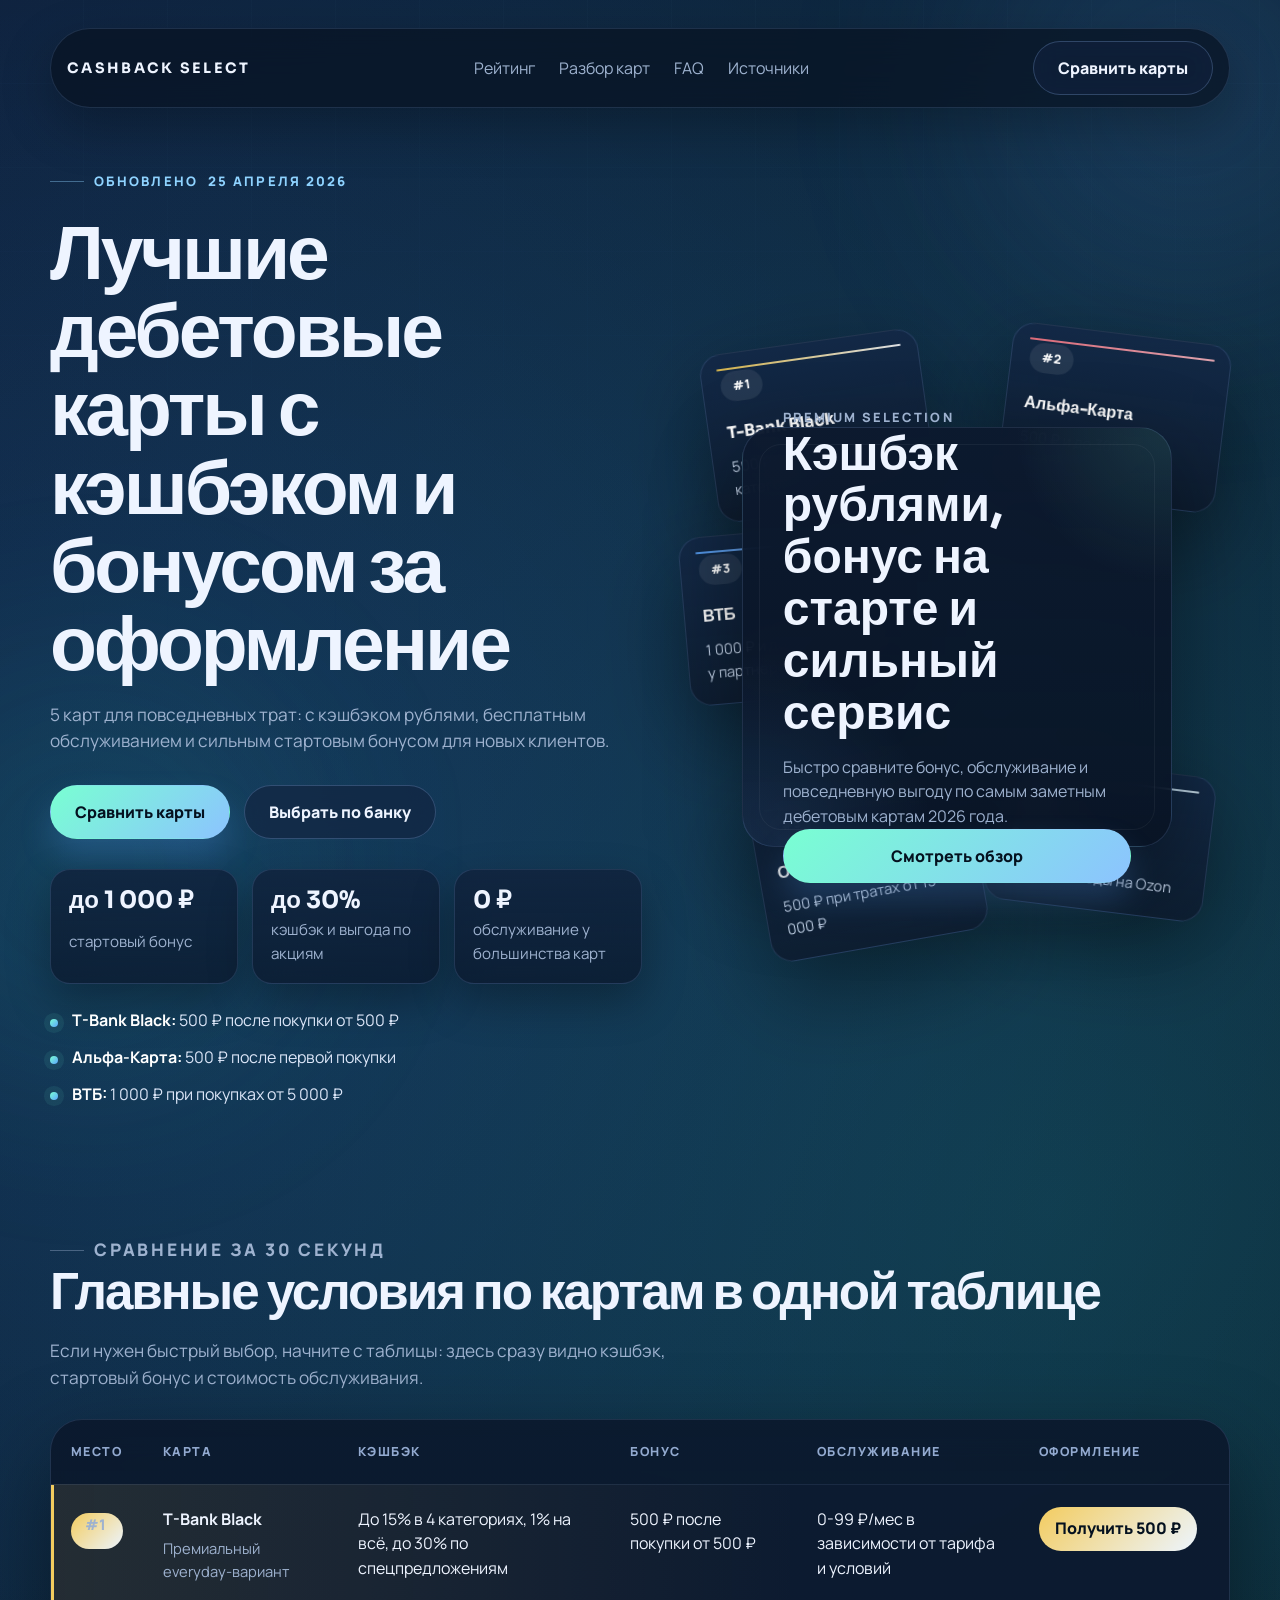
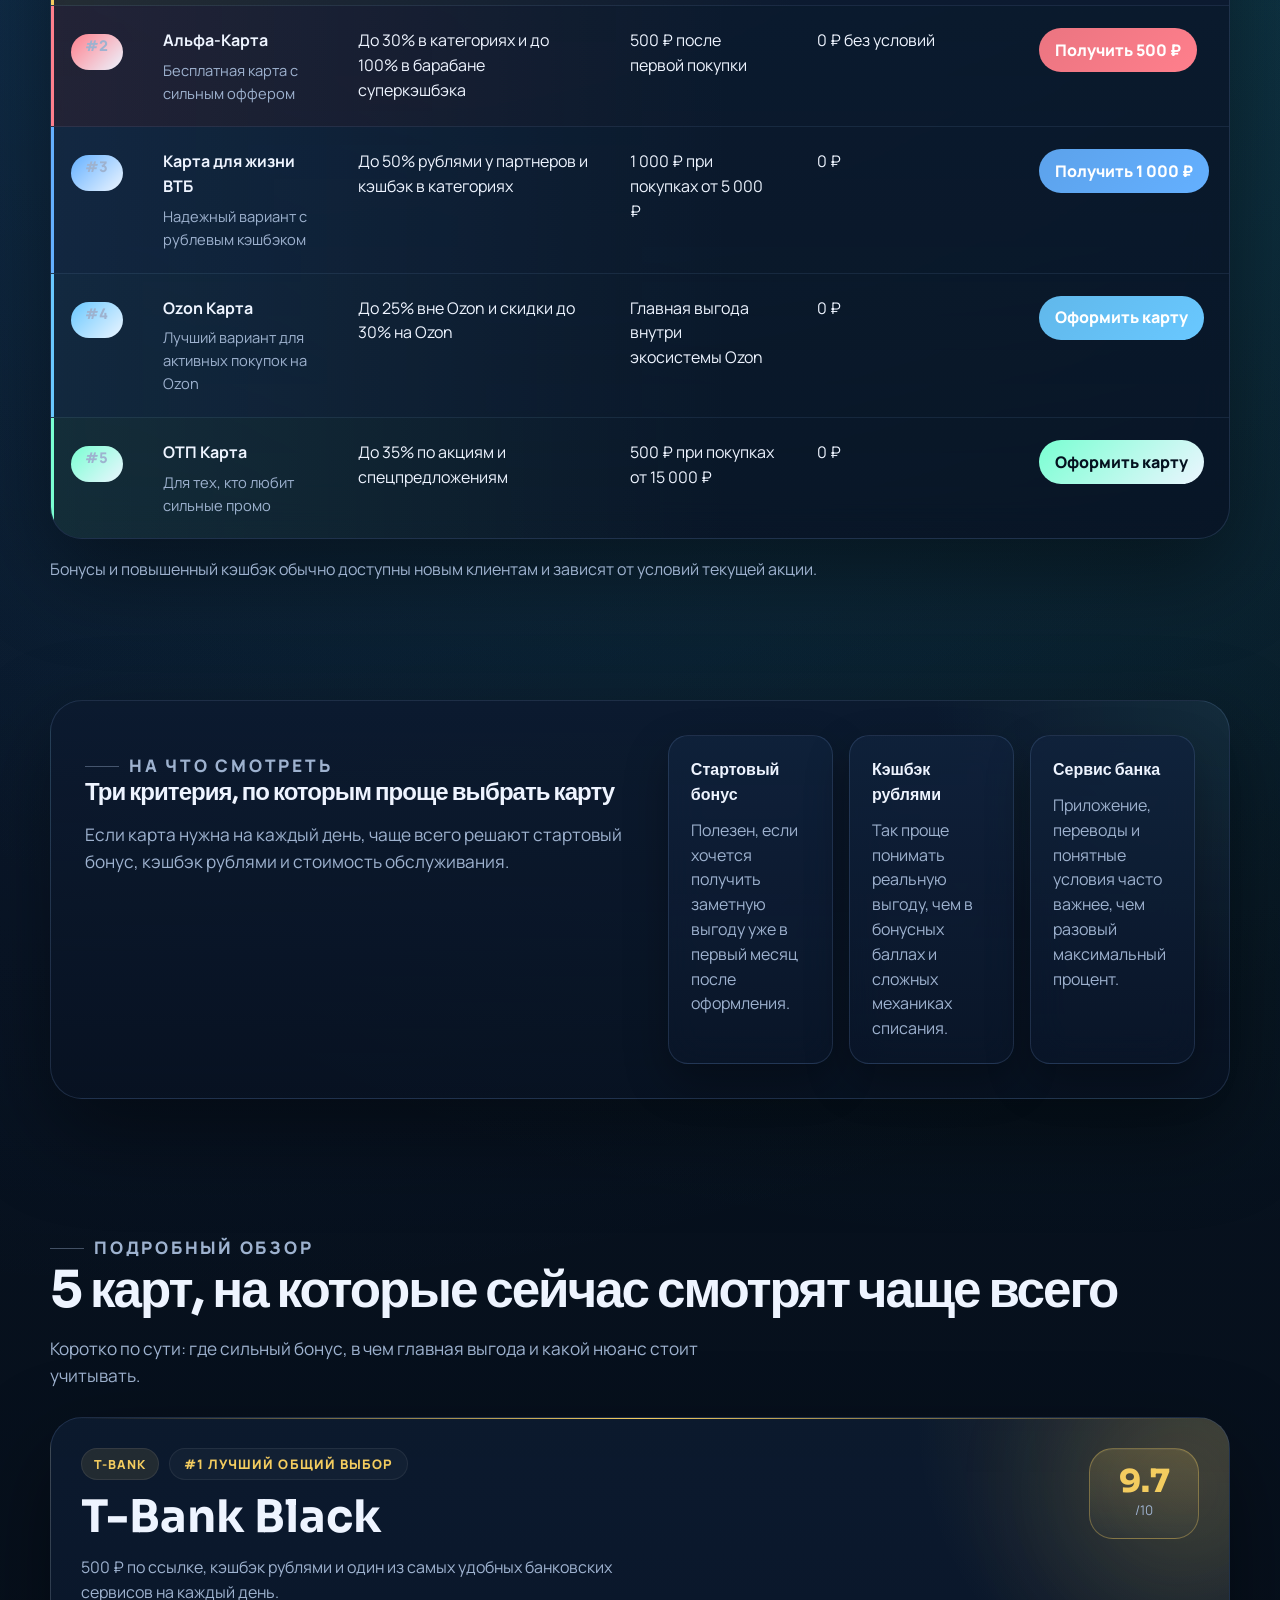
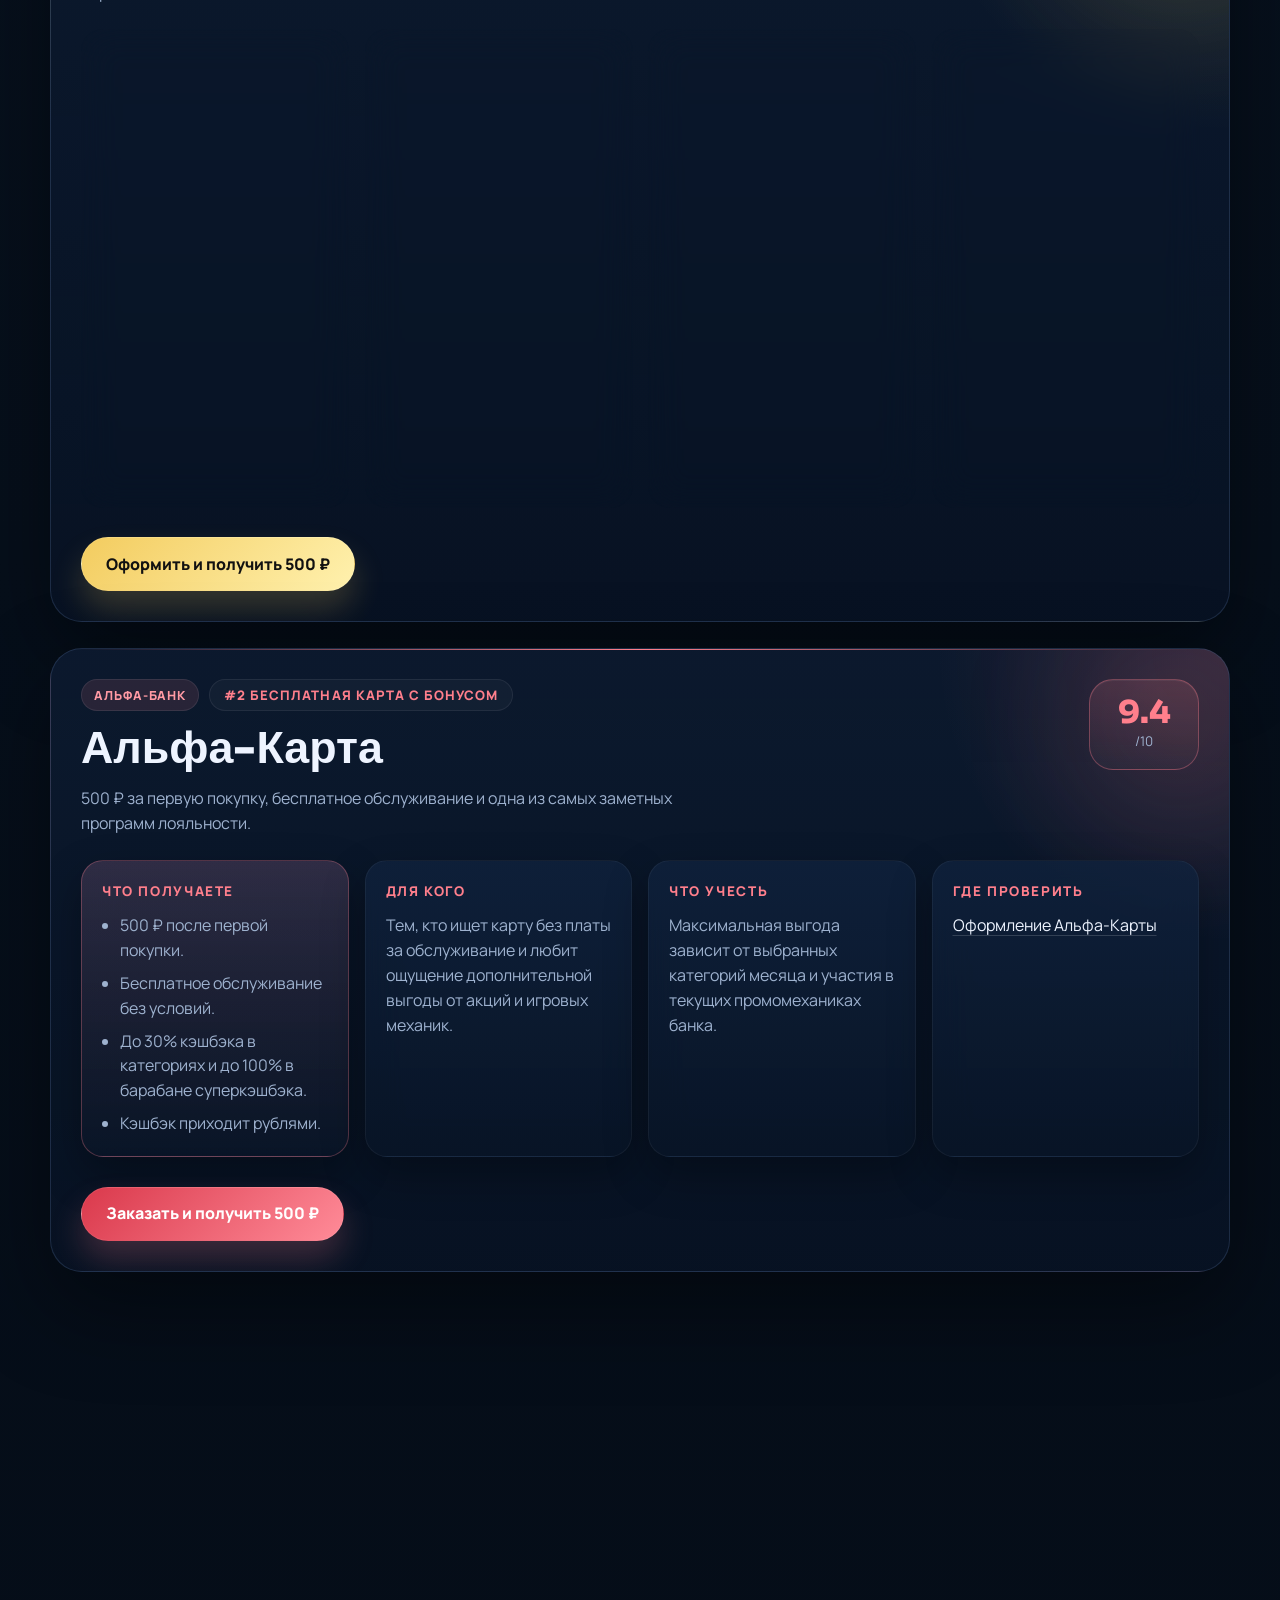
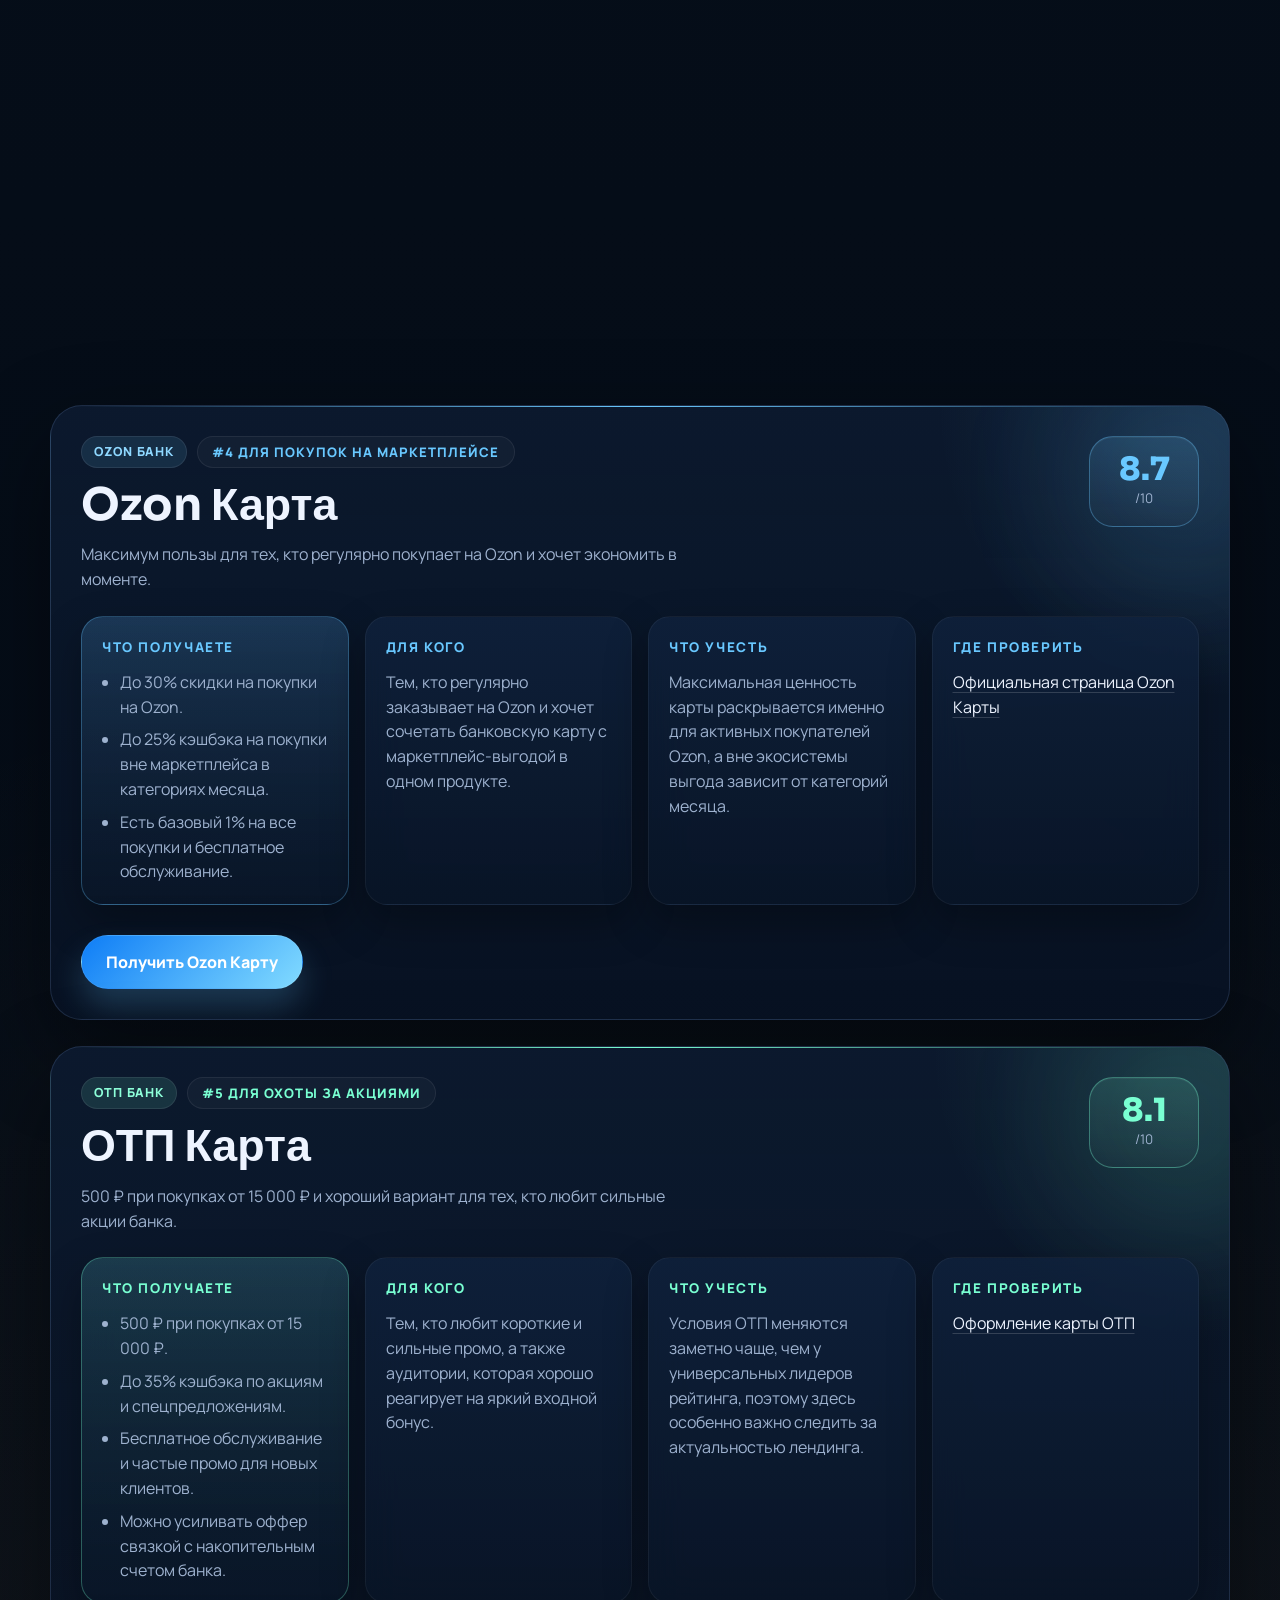
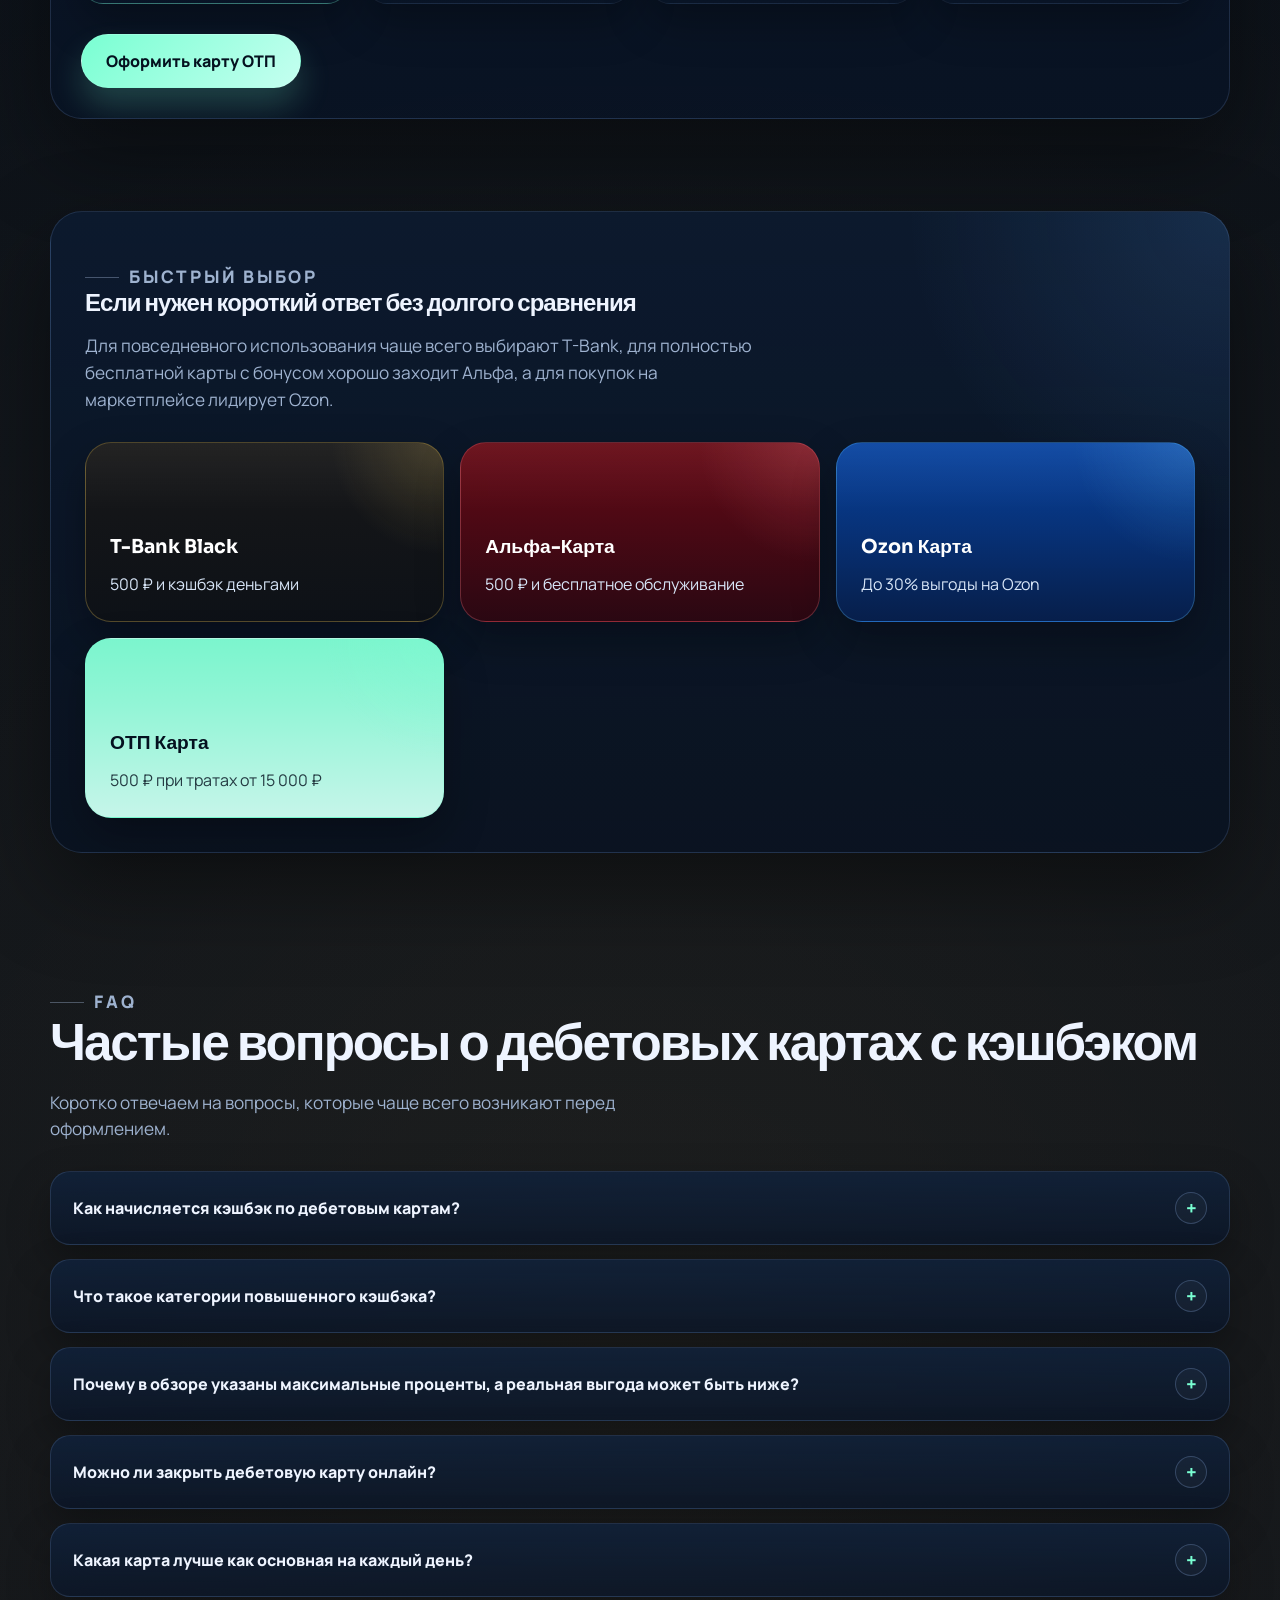
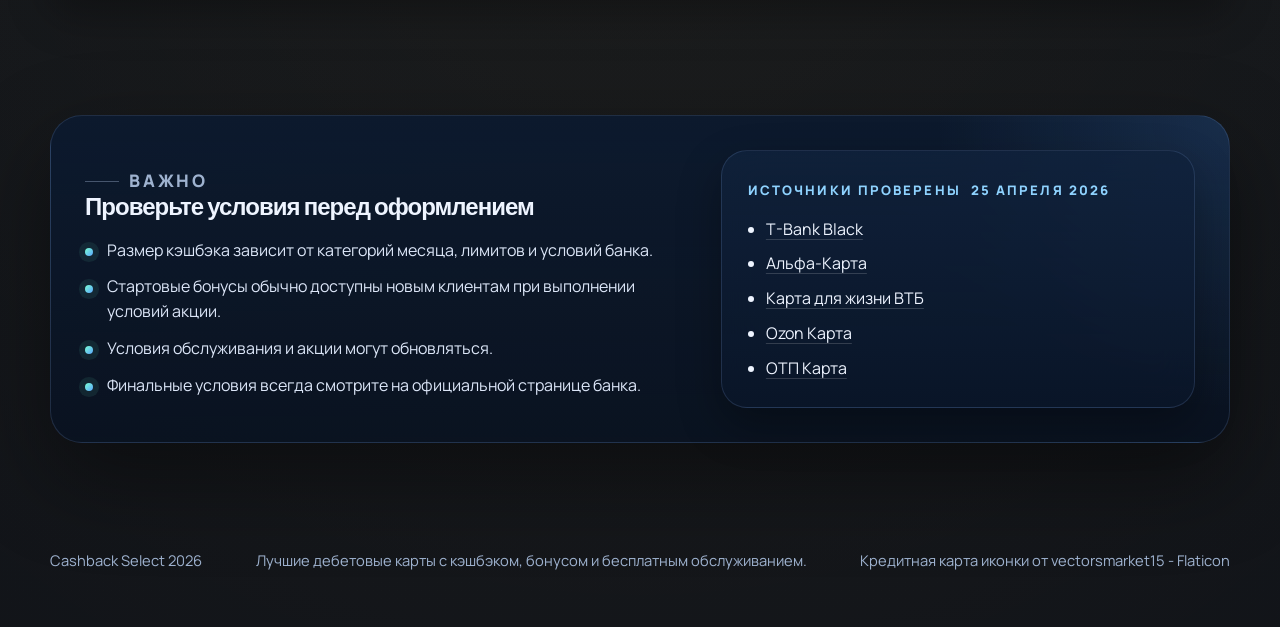
==== commit 0037fd98: "Add site favicon" ====
--- a/index.html
+++ b/index.html
@@ -9,6 +9,8 @@
     content="Сравнение 5 популярных дебетовых карт с кэшбэком и бонусом за оформление в 2026 году: T-Bank, Альфа-Банк, ВТБ, Ozon Банк и ОТП Банк."
   >
   <meta name="theme-color" content="#081321">
+  <link rel="icon" type="image/png" href="favicon.png">
+  <link rel="apple-touch-icon" href="favicon.png">
   <link rel="preconnect" href="https://fonts.googleapis.com">
   <link rel="preconnect" href="https://fonts.gstatic.com" crossorigin>
   <link
@@ -651,6 +653,7 @@
       <div class="container footer-inner">
         <p>Cashback Select 2026</p>
         <p>Лучшие дебетовые карты с кэшбэком, бонусом и бесплатным обслуживанием.</p>
+        <p><a href="https://www.flaticon.com/ru/free-icons/-" target="_blank" rel="noopener">Кредитная карта иконки от vectorsmarket15 - Flaticon</a></p>
       </div>
     </footer>
   </div>
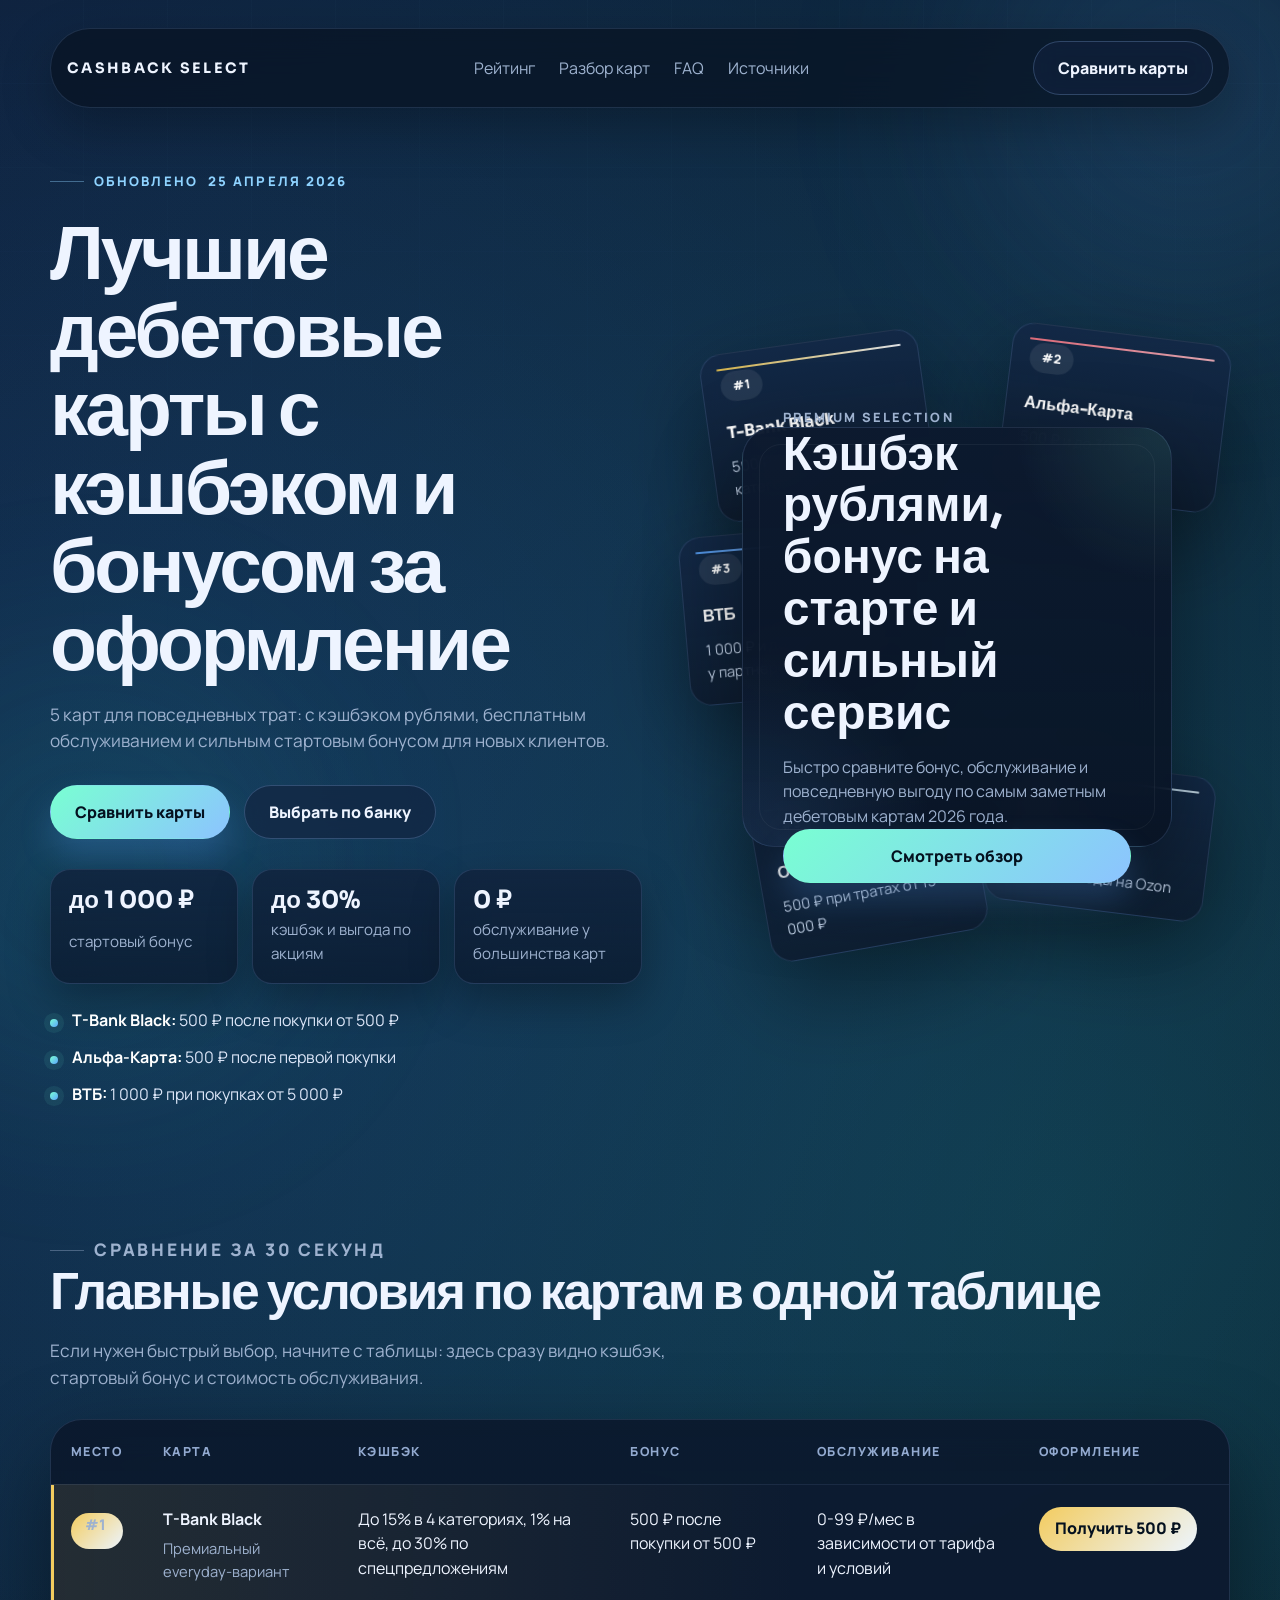
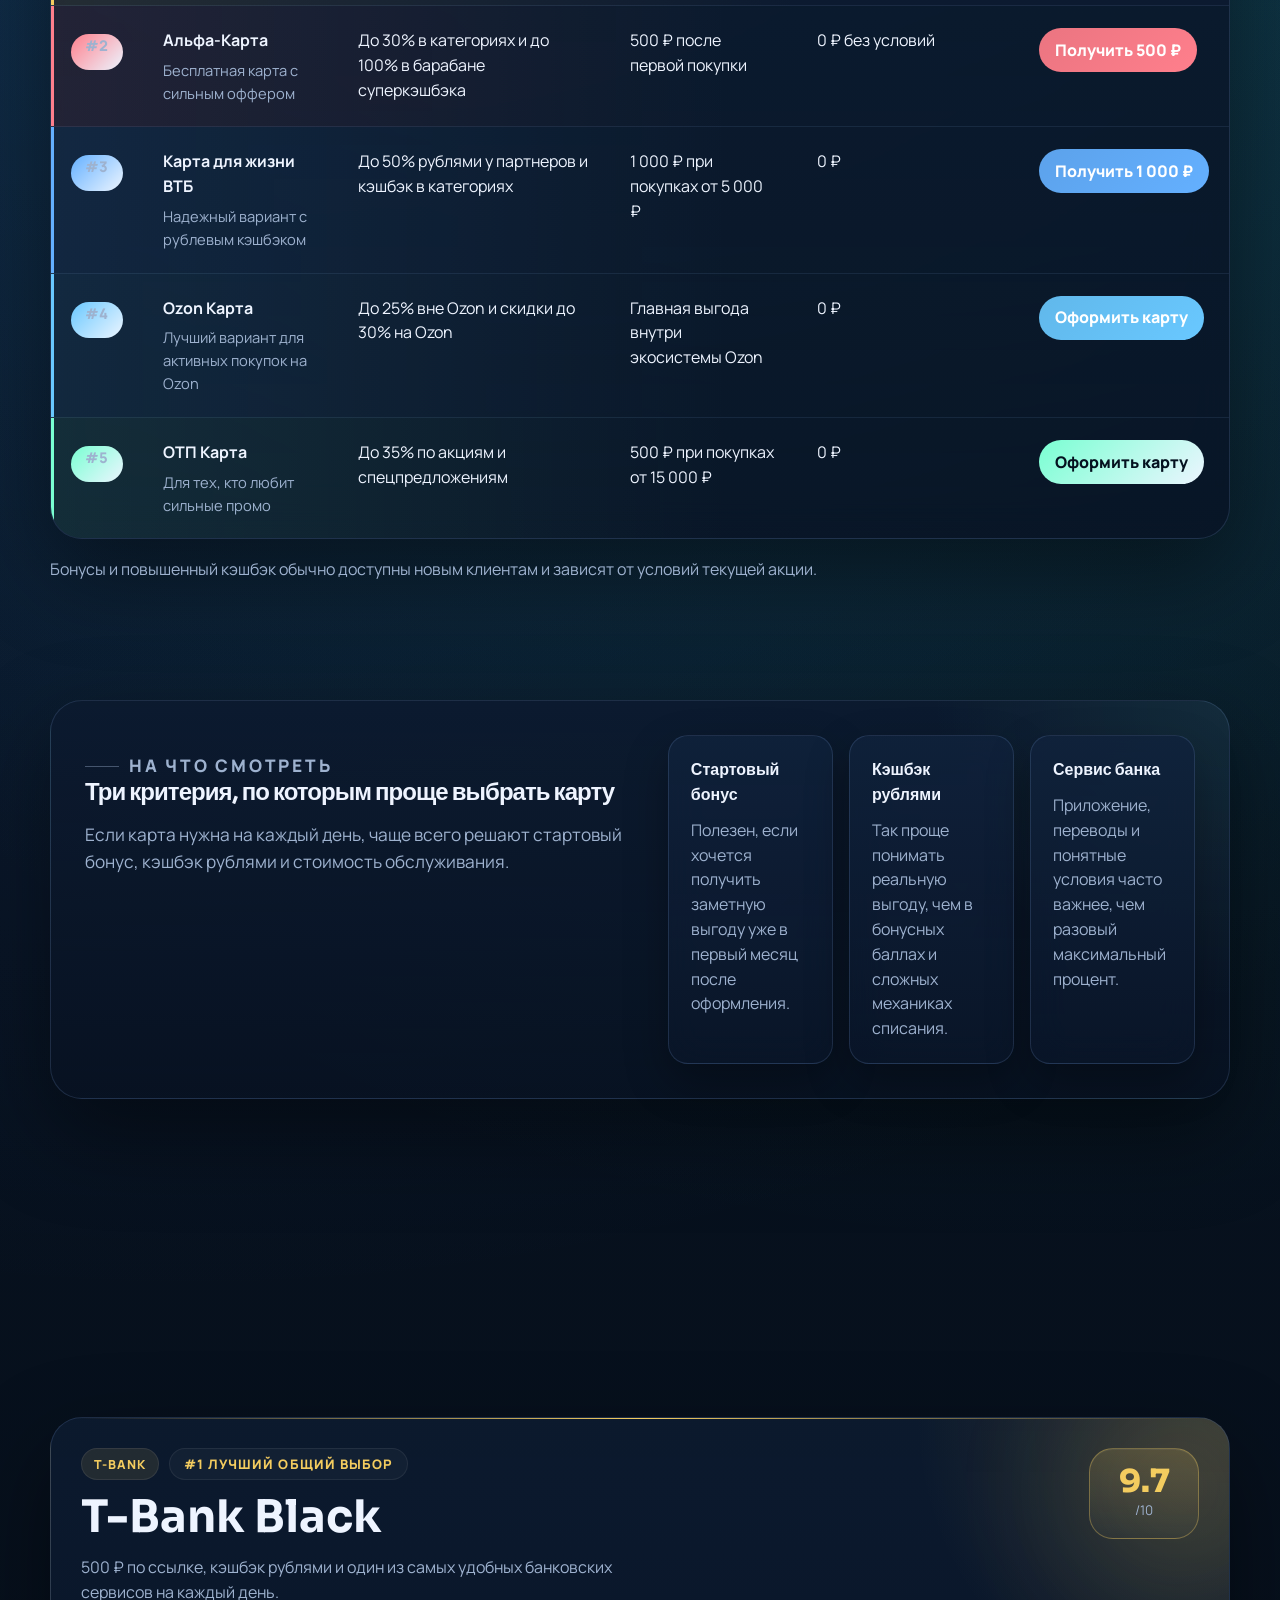
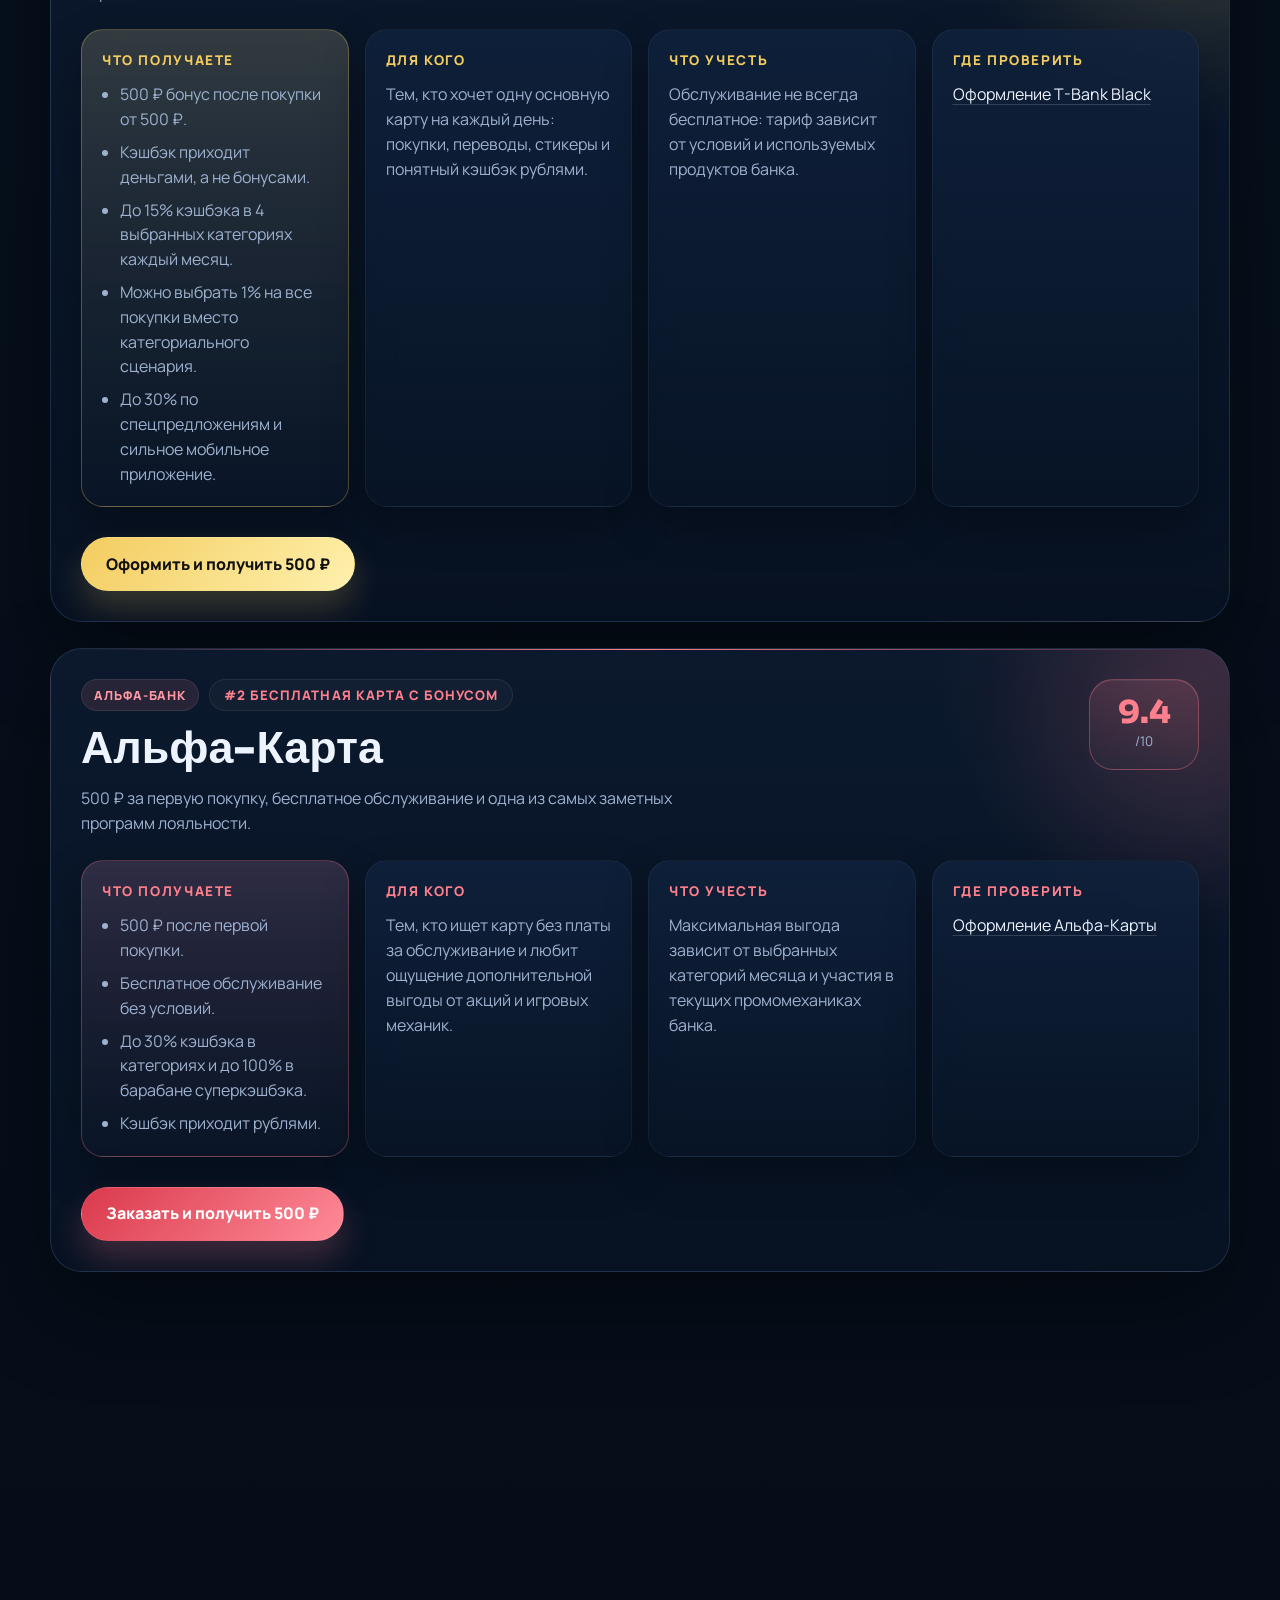
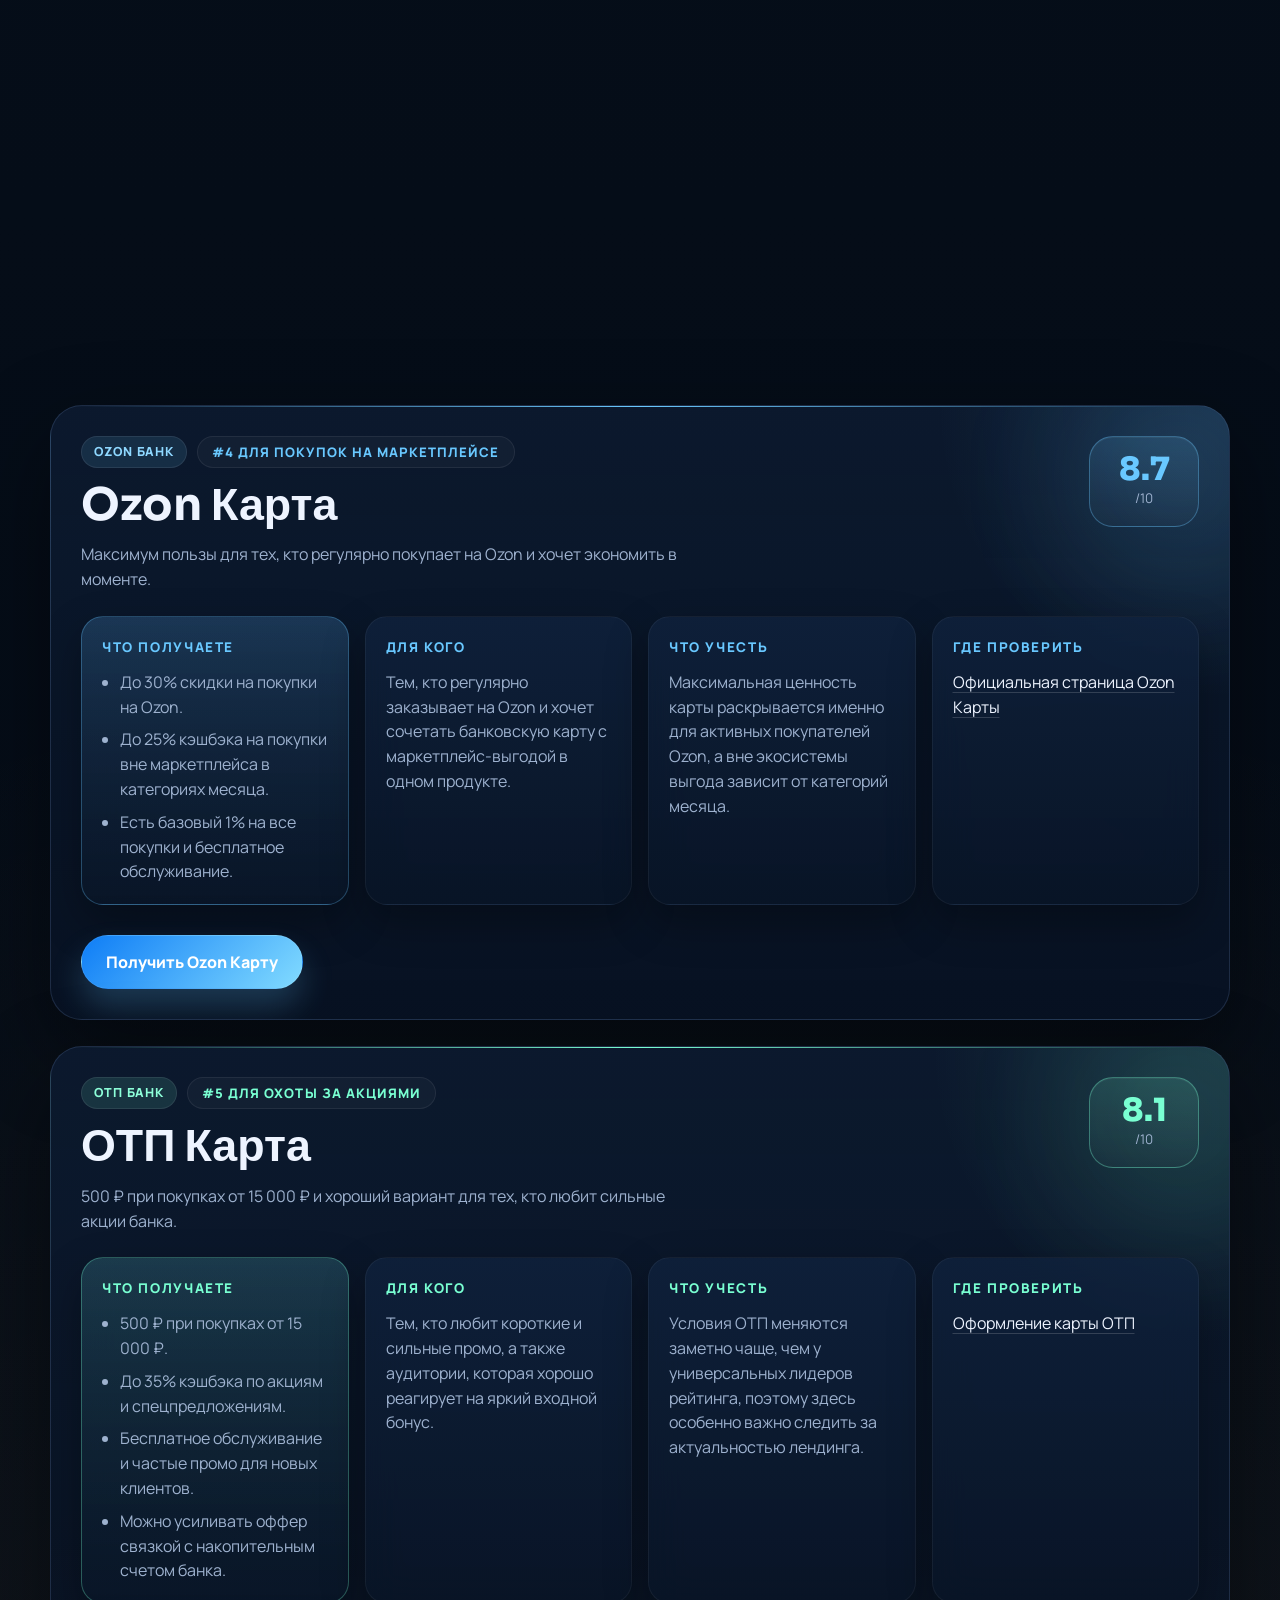
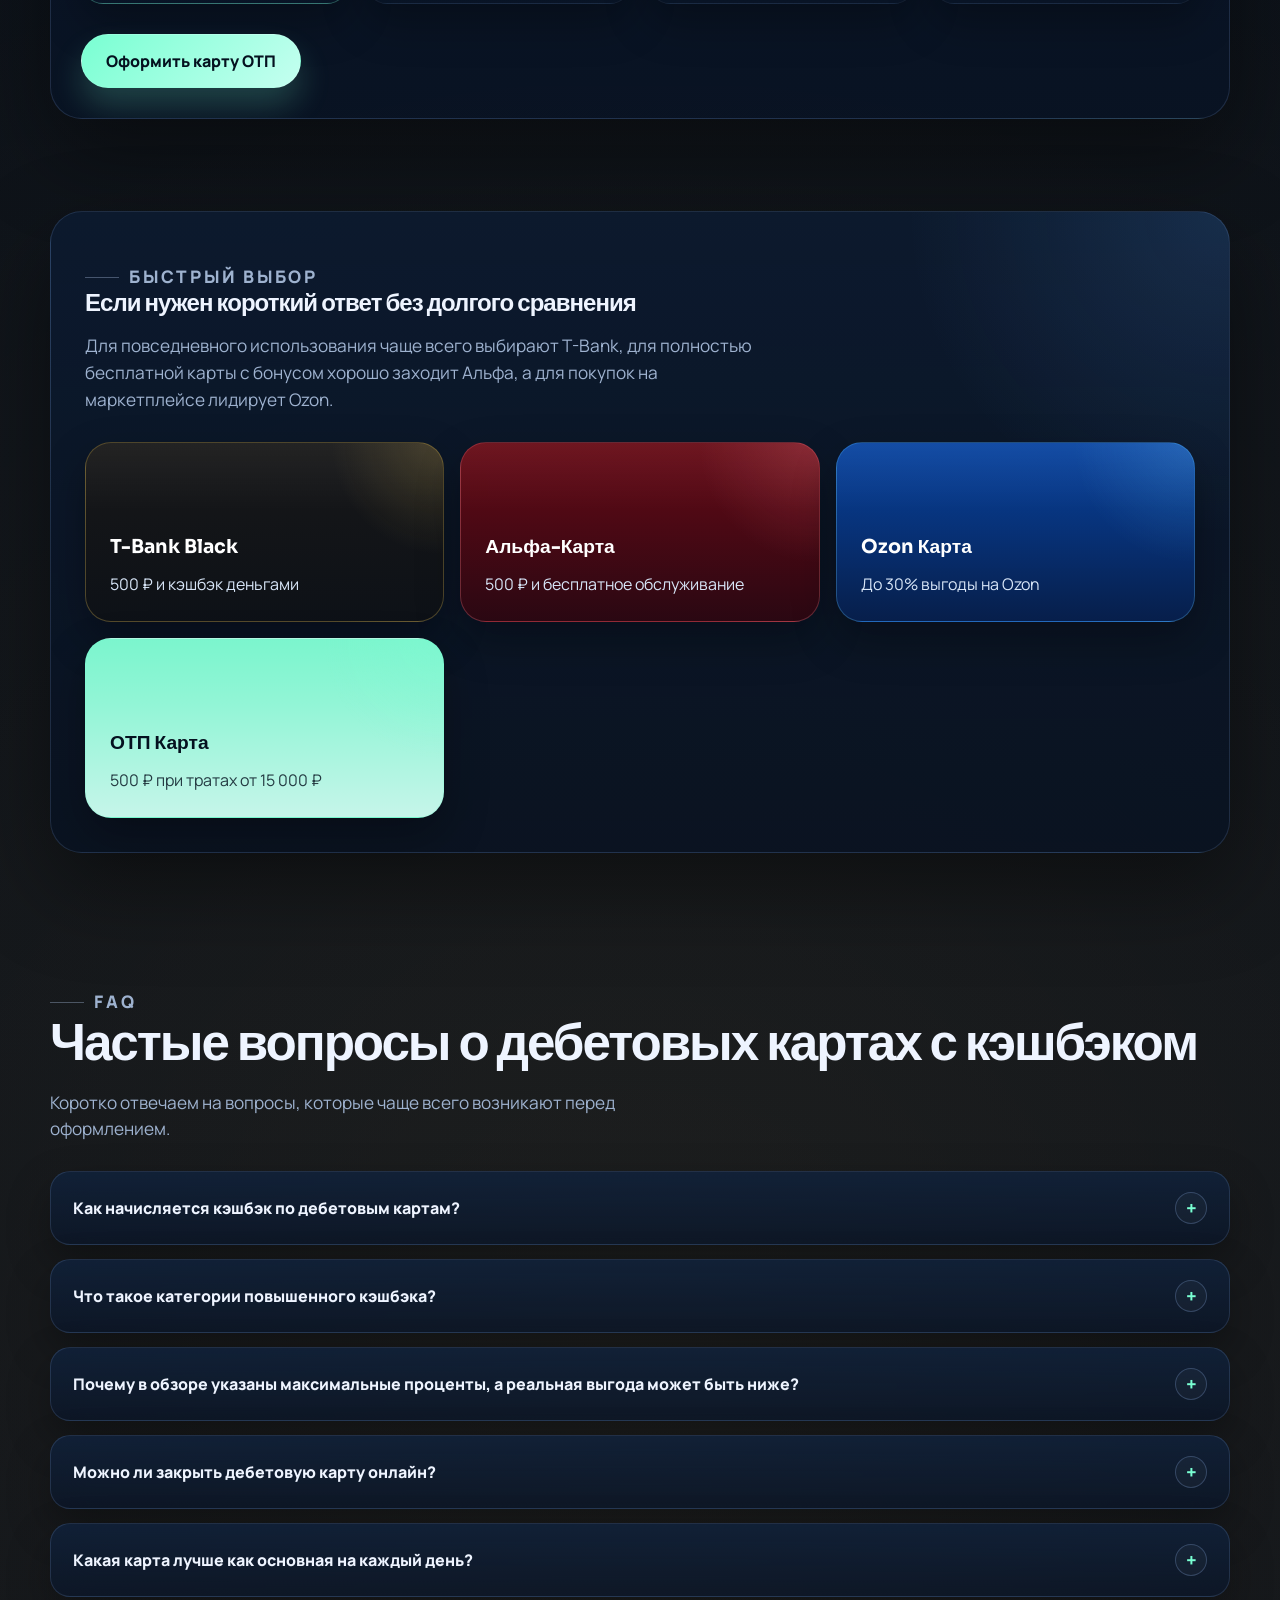
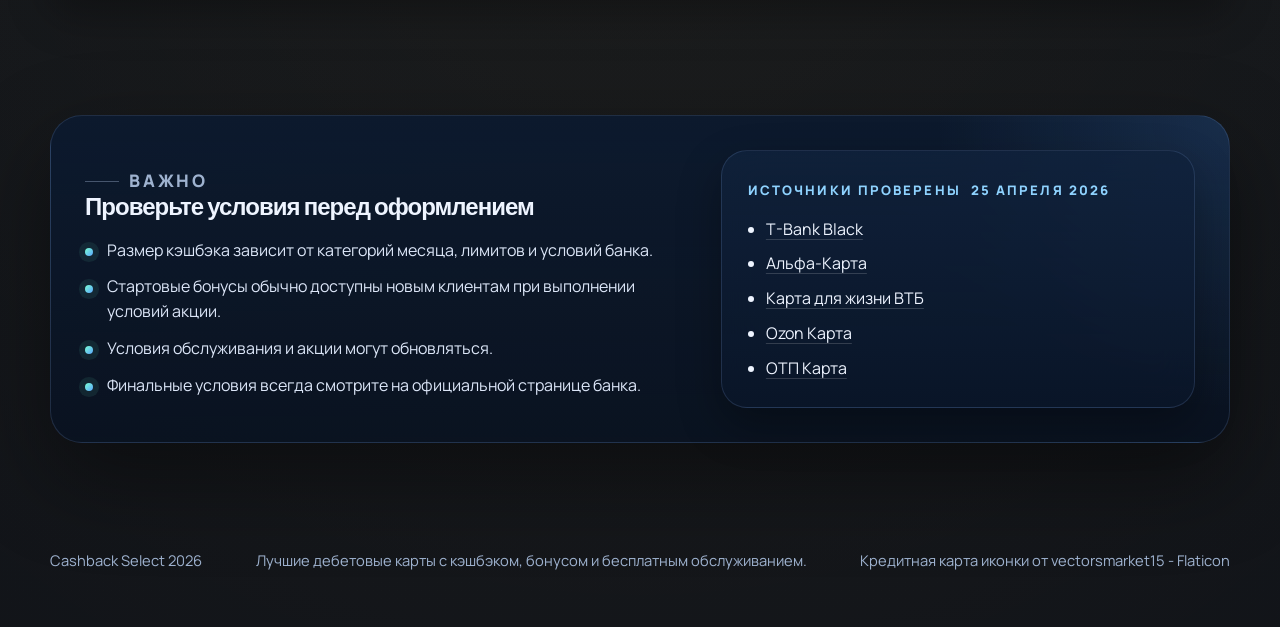
==== commit c0fc038e: "Add sitemap and robots metadata" ====
--- a/index.html
+++ b/index.html
@@ -8,7 +8,14 @@
     name="description"
     content="Сравнение 5 популярных дебетовых карт с кэшбэком и бонусом за оформление в 2026 году: T-Bank, Альфа-Банк, ВТБ, Ozon Банк и ОТП Банк."
   >
+  <meta name="robots" content="index,follow">
   <meta name="theme-color" content="#081321">
+  <link rel="canonical" href="https://topdebitcard.ru/">
+  <meta property="og:type" content="website">
+  <meta property="og:title" content="Лучшие дебетовые карты с кэшбэком 2026">
+  <meta property="og:description" content="Сравнение дебетовых карт с кэшбэком и бонусом за оформление: T-Bank, Альфа-Банк, ВТБ, Ozon Банк и ОТП Банк.">
+  <meta property="og:url" content="https://topdebitcard.ru/">
+  <meta property="og:image" content="https://topdebitcard.ru/favicon.png">
   <link rel="icon" type="image/png" href="favicon.png">
   <link rel="apple-touch-icon" href="favicon.png">
   <link rel="preconnect" href="https://fonts.googleapis.com">
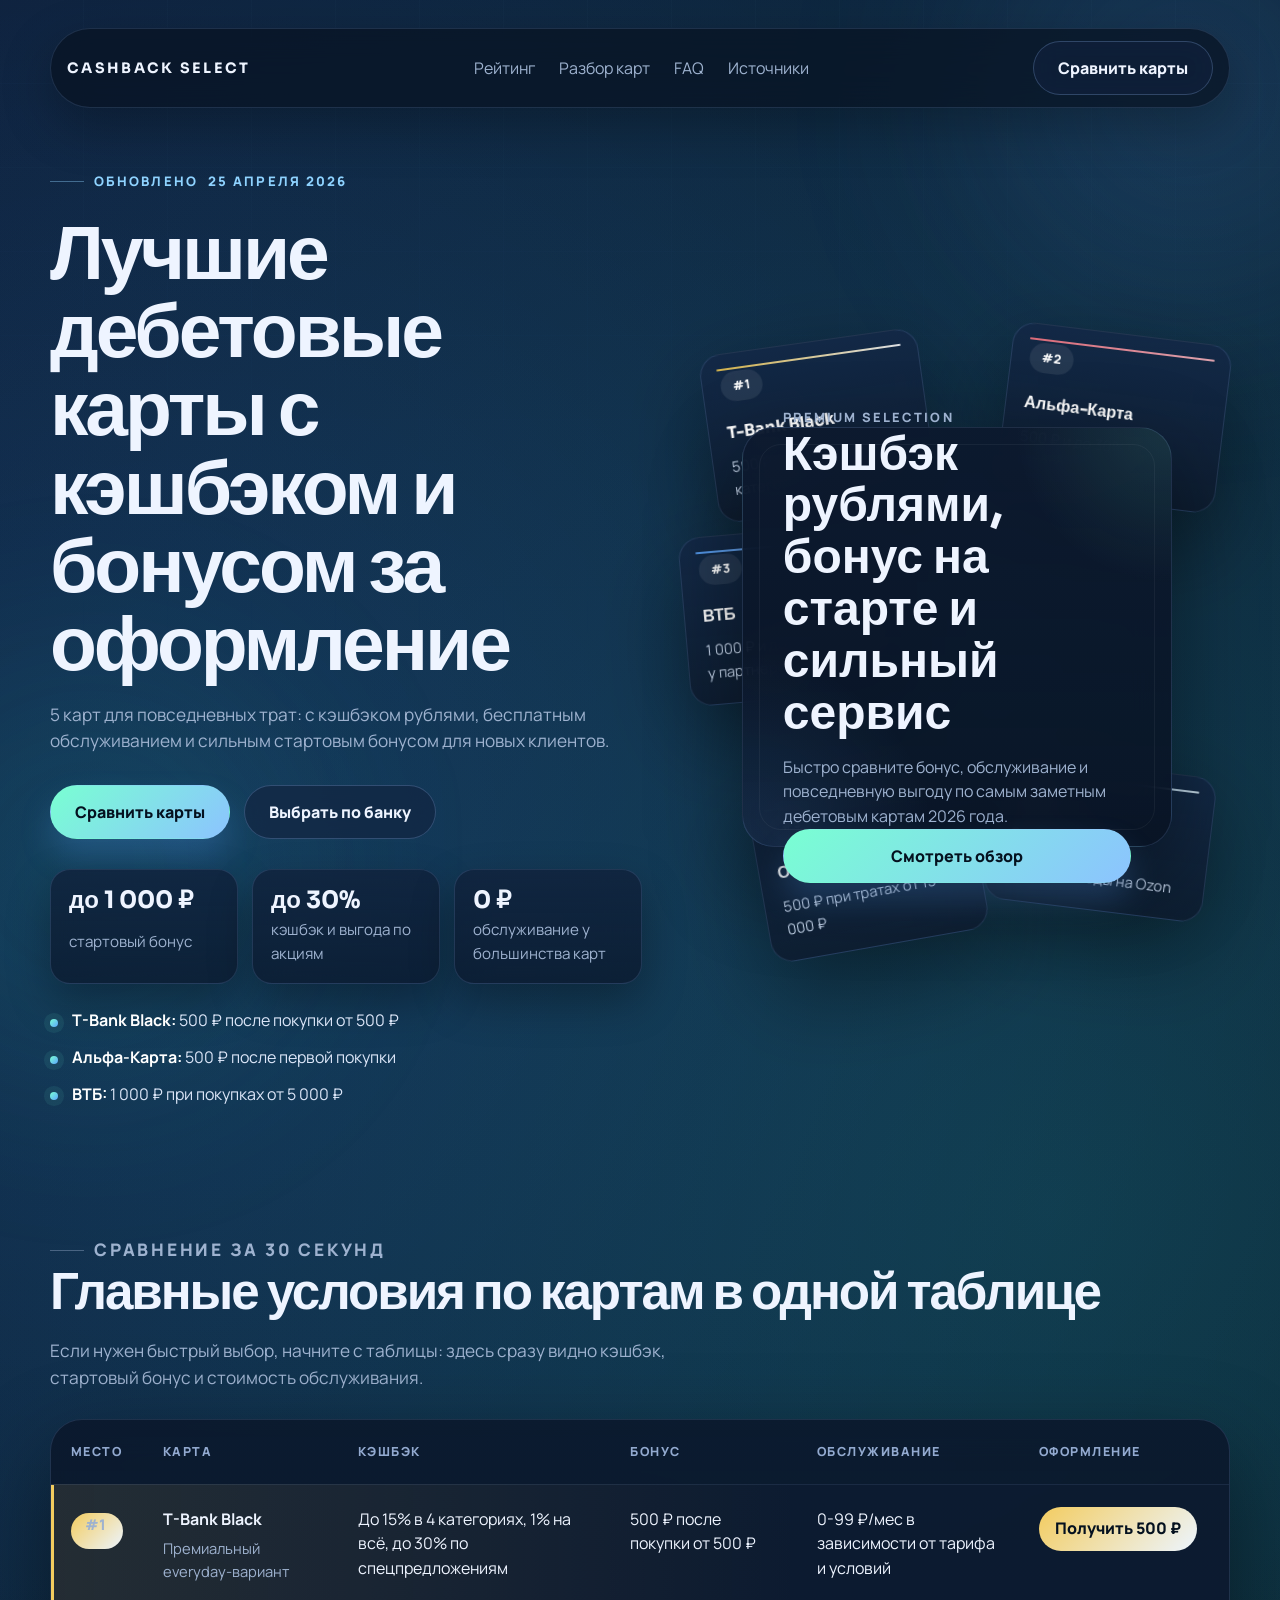
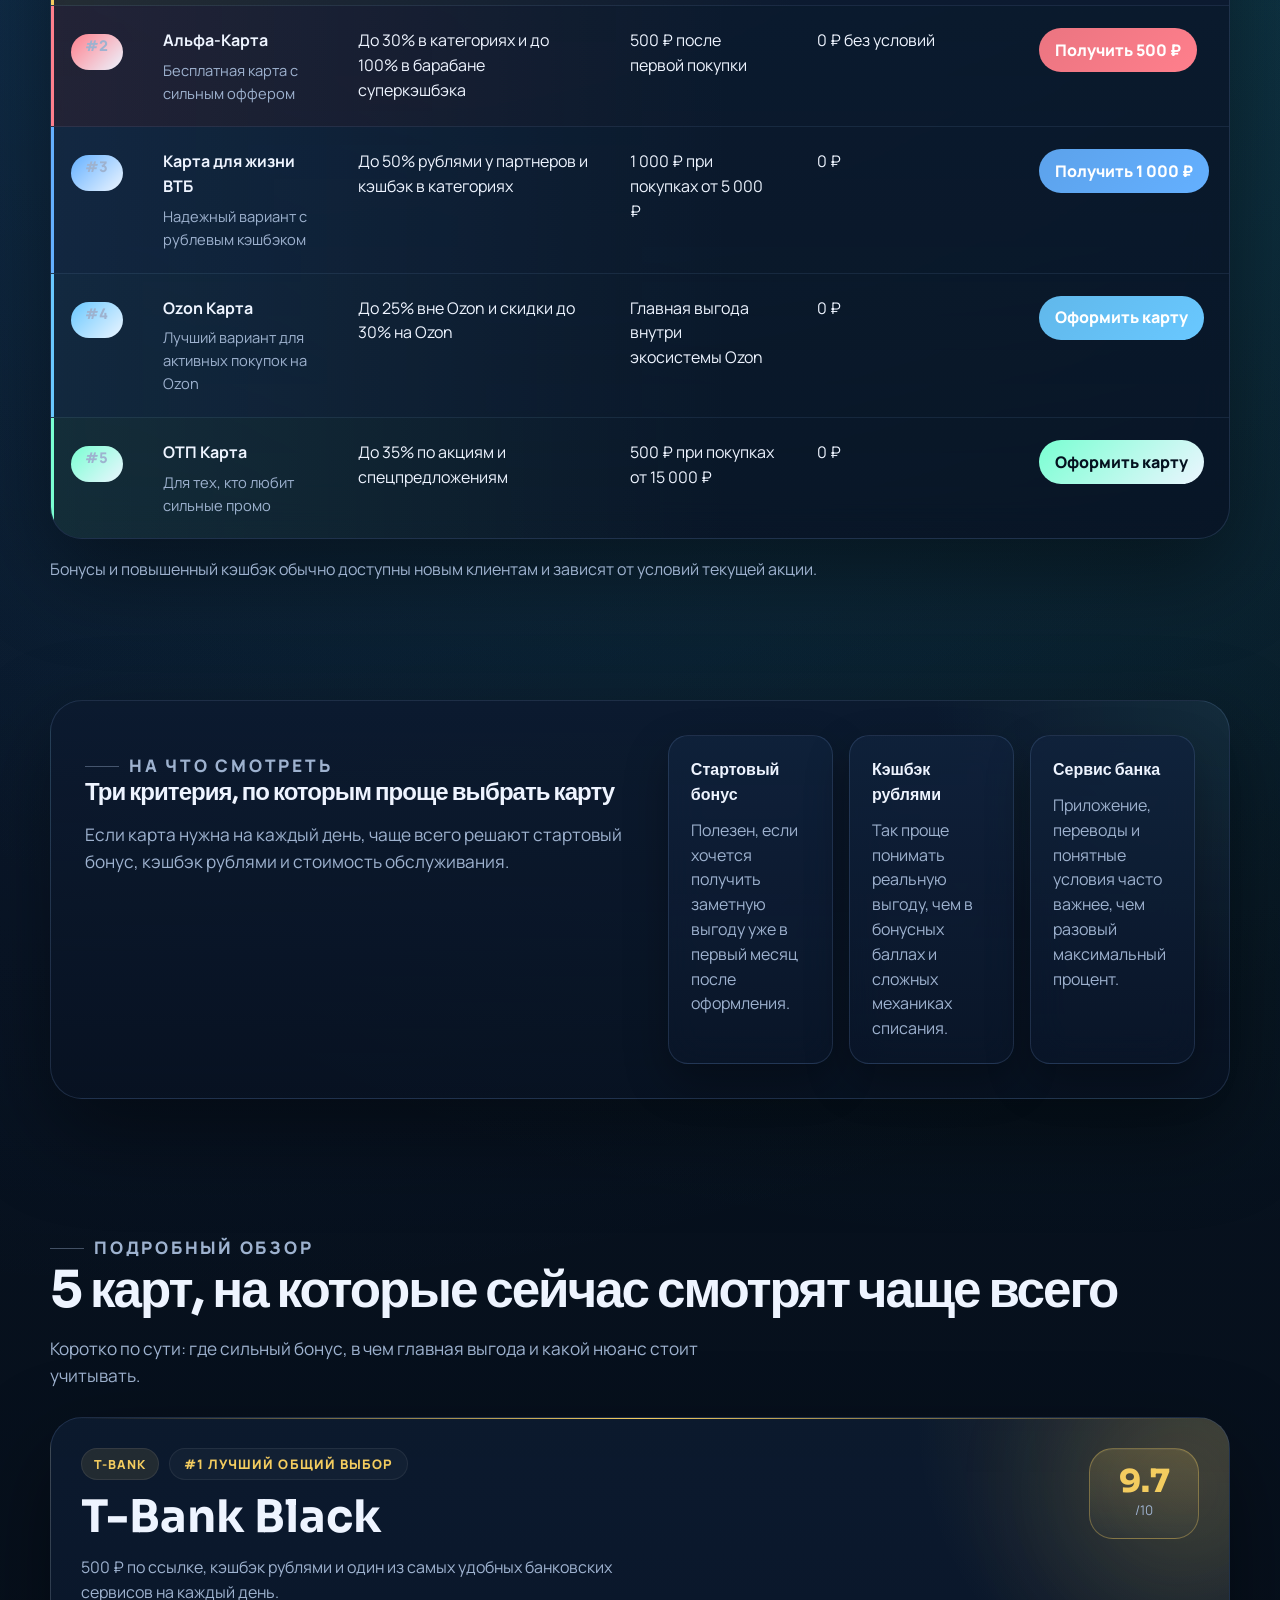
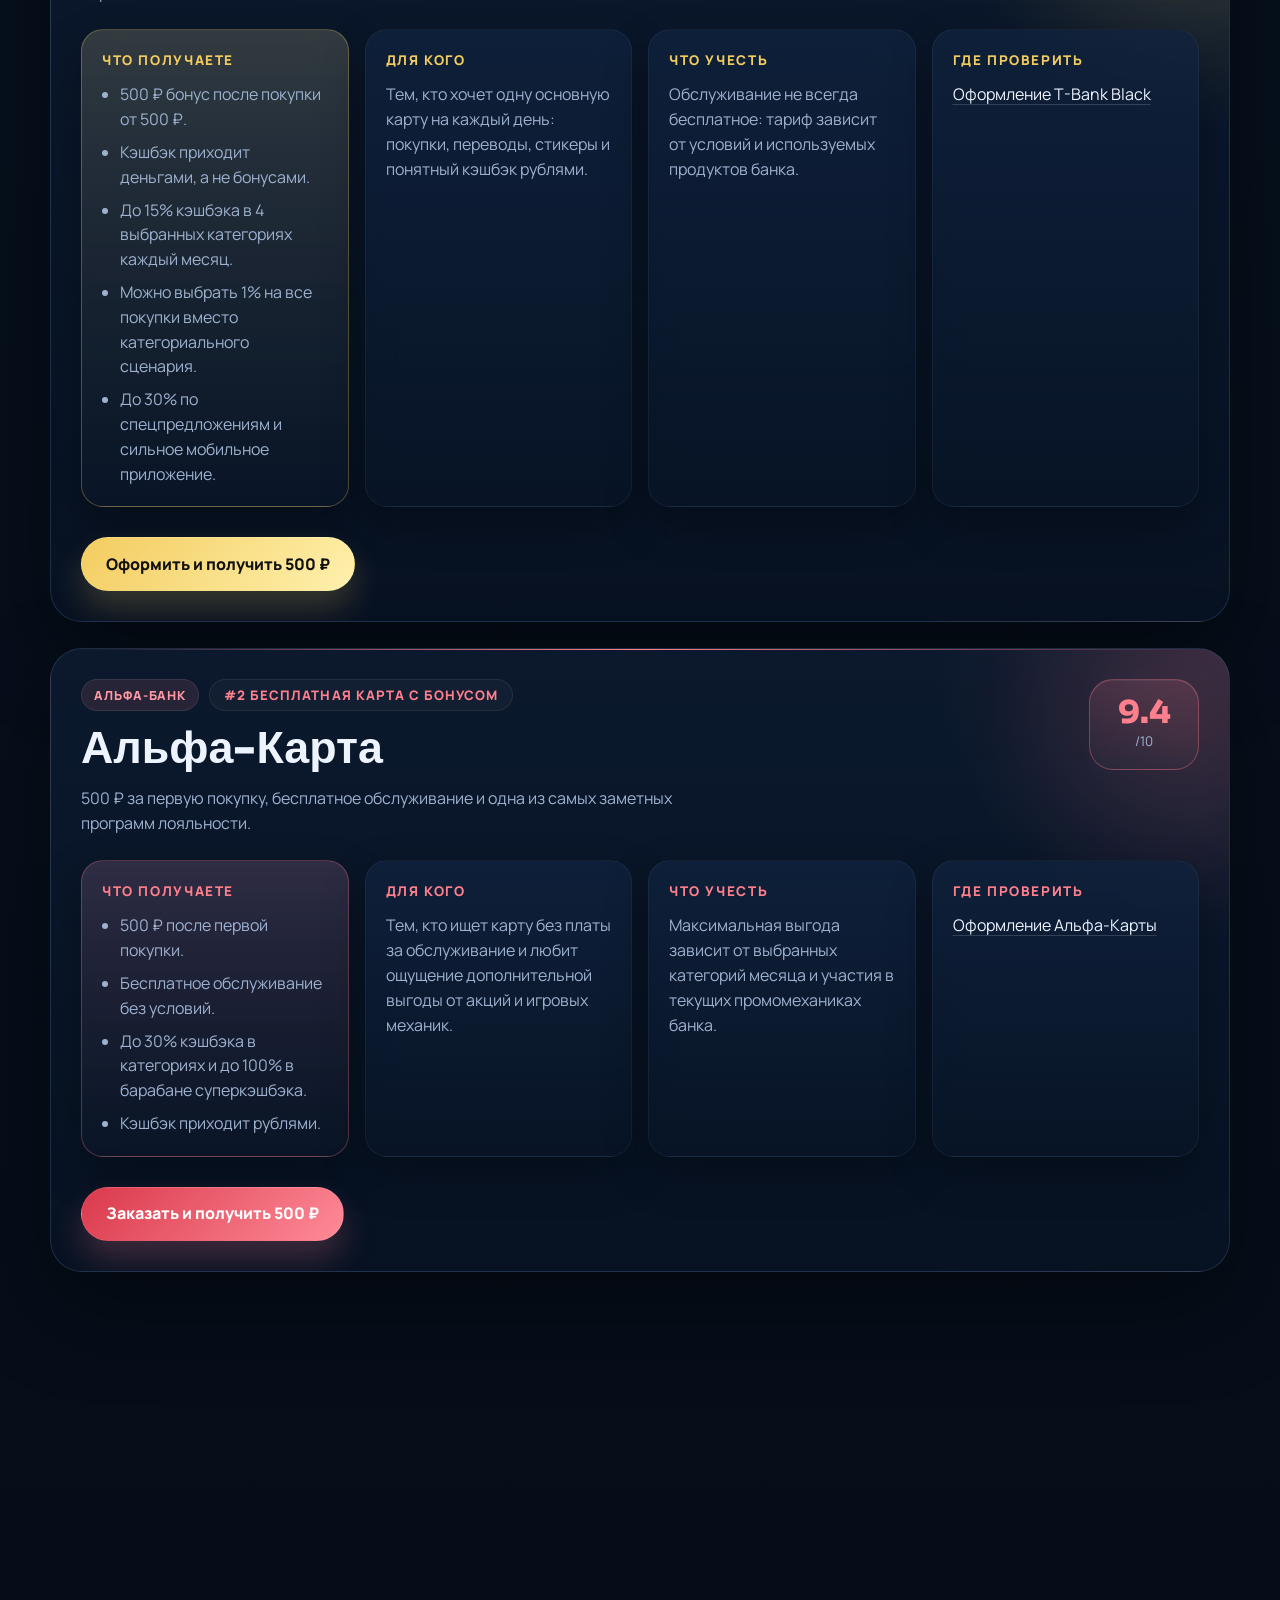
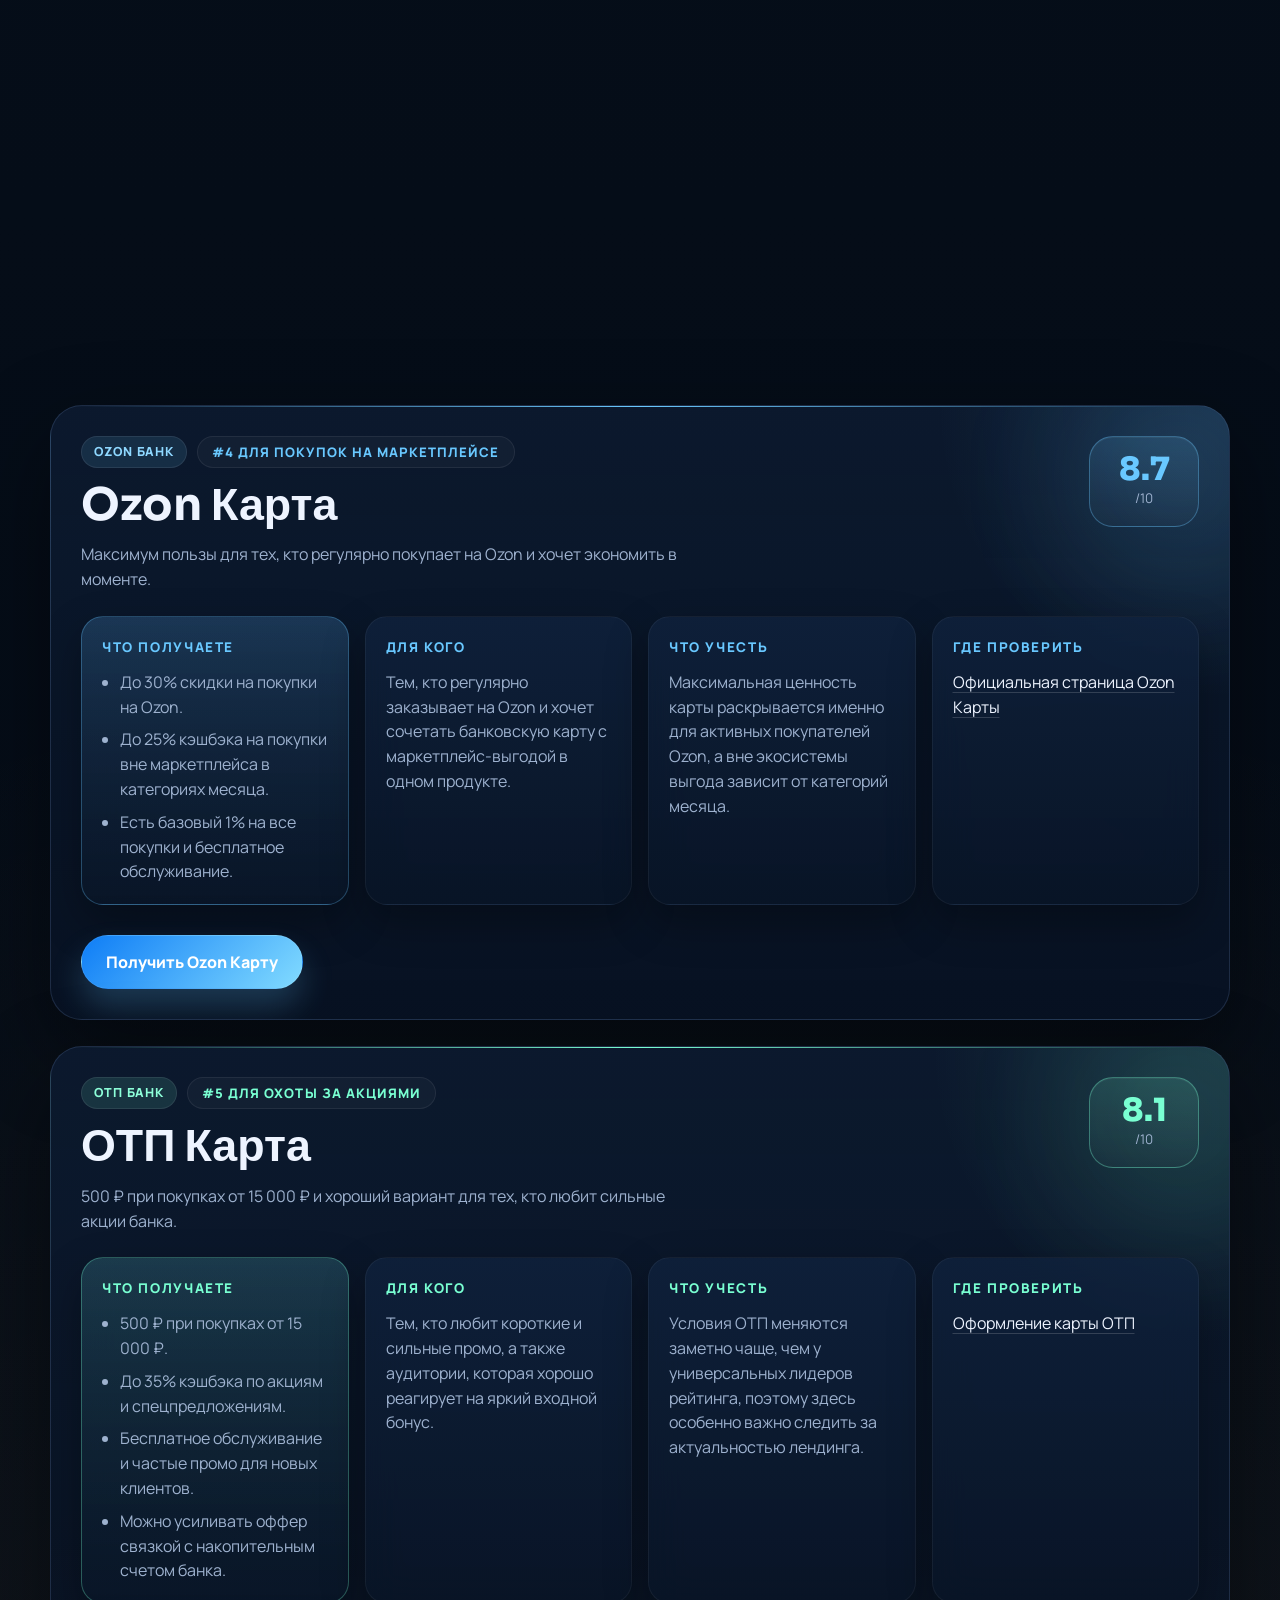
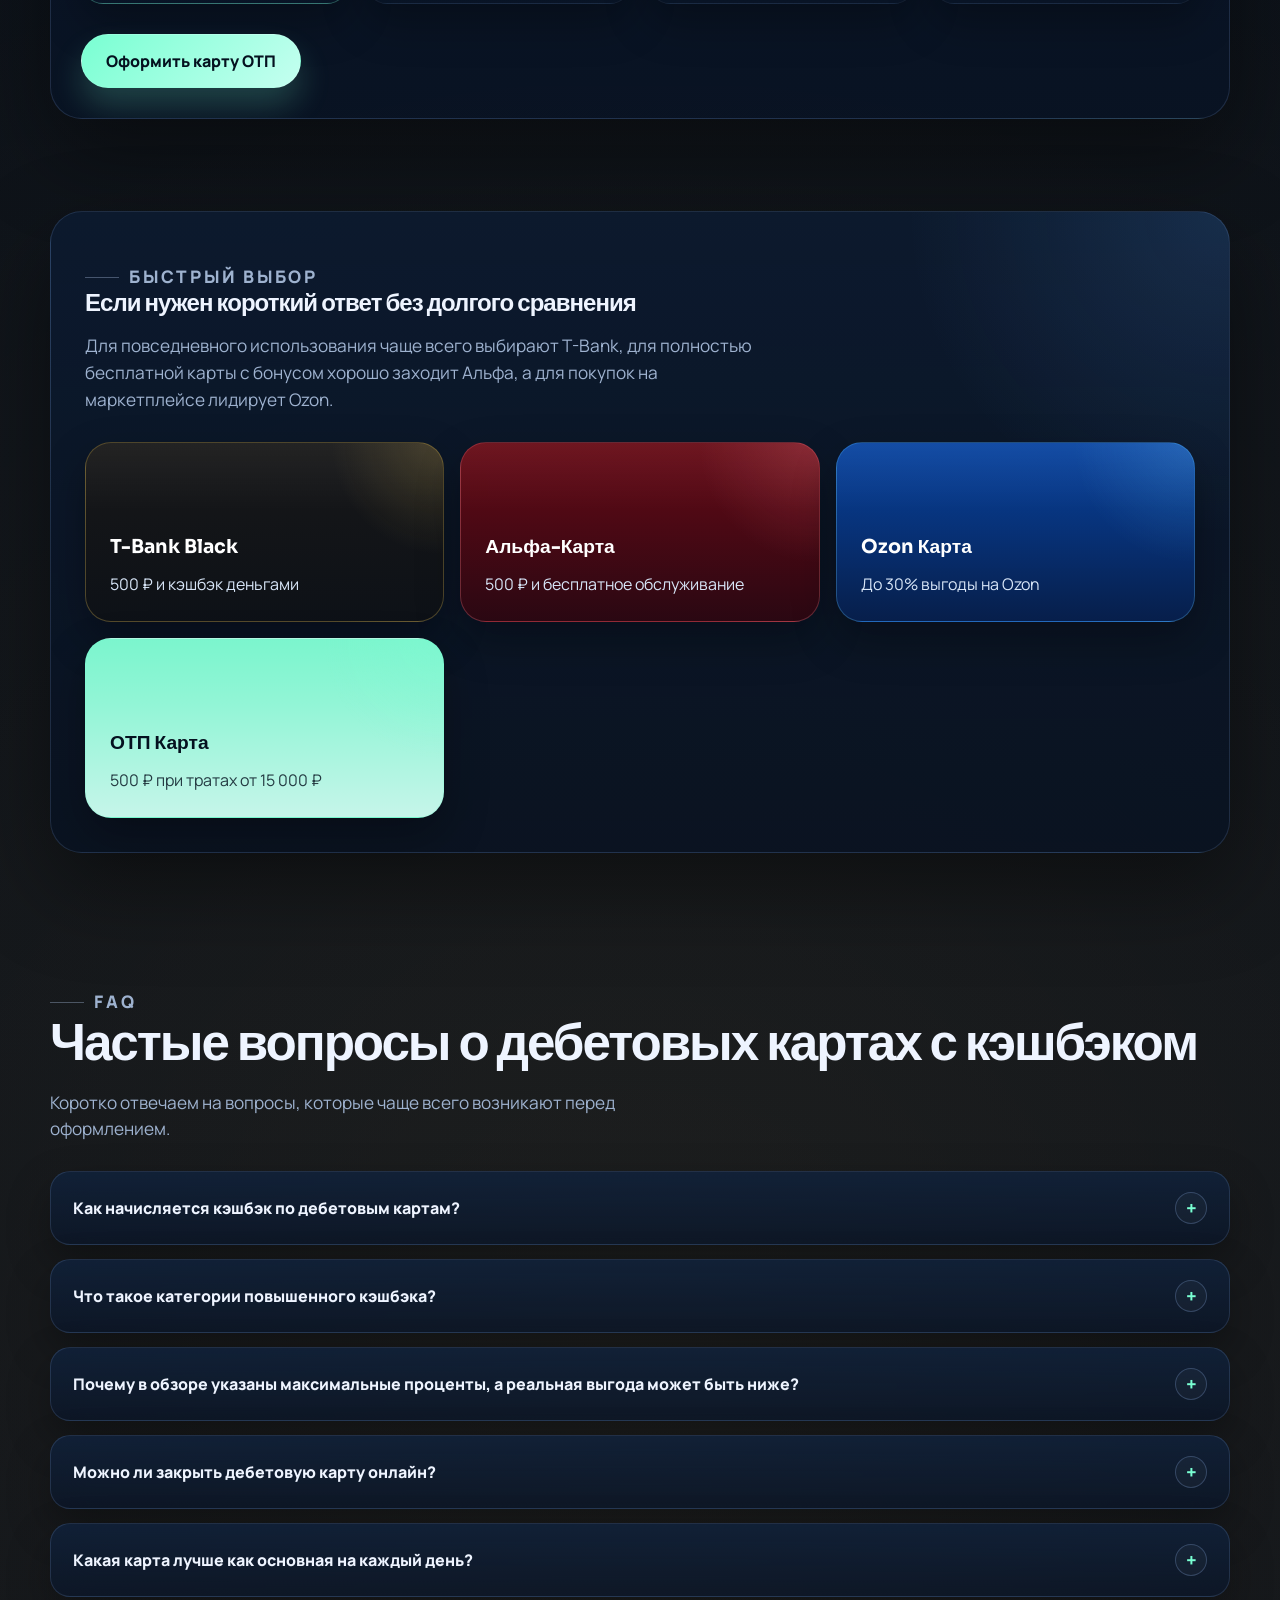
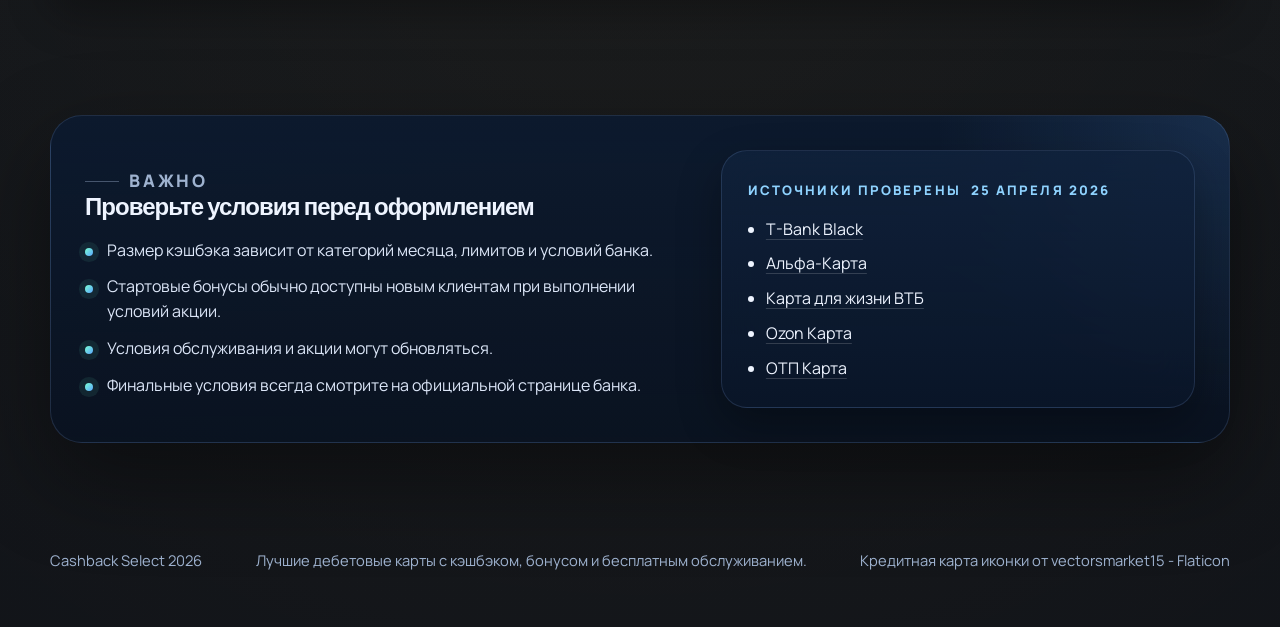
==== commit f681c61b: "Add Yandex Metrika counter" ====
--- a/index.html
+++ b/index.html
@@ -94,8 +94,21 @@
       ]
     }
   </script>
+  <!-- Yandex.Metrika counter -->
+  <script type="text/javascript">
+    (function(m,e,t,r,i,k,a){
+      m[i]=m[i]||function(){(m[i].a=m[i].a||[]).push(arguments)};
+      m[i].l=1*new Date();
+      for (var j = 0; j < document.scripts.length; j++) {if (document.scripts[j].src === r) { return; }}
+      k=e.createElement(t),a=e.getElementsByTagName(t)[0],k.async=1,k.src=r,a.parentNode.insertBefore(k,a);
+    })(window, document,"script","https://mc.yandex.ru/metrika/tag.js?id=108760945", "ym");
+
+    ym(108760945, "init", {ssr:true, webvisor:true, clickmap:true, ecommerce:"dataLayer", referrer: document.referrer, url: location.href, accurateTrackBounce:true, trackLinks:true});
+  </script>
+  <!-- /Yandex.Metrika counter -->
 </head>
 <body>
+  <noscript><div><img src="https://mc.yandex.ru/watch/108760945" style="position:absolute; left:-9999px;" alt=""></div></noscript>
   <div class="site-shell">
     <header class="hero" id="top">
       <div class="container">
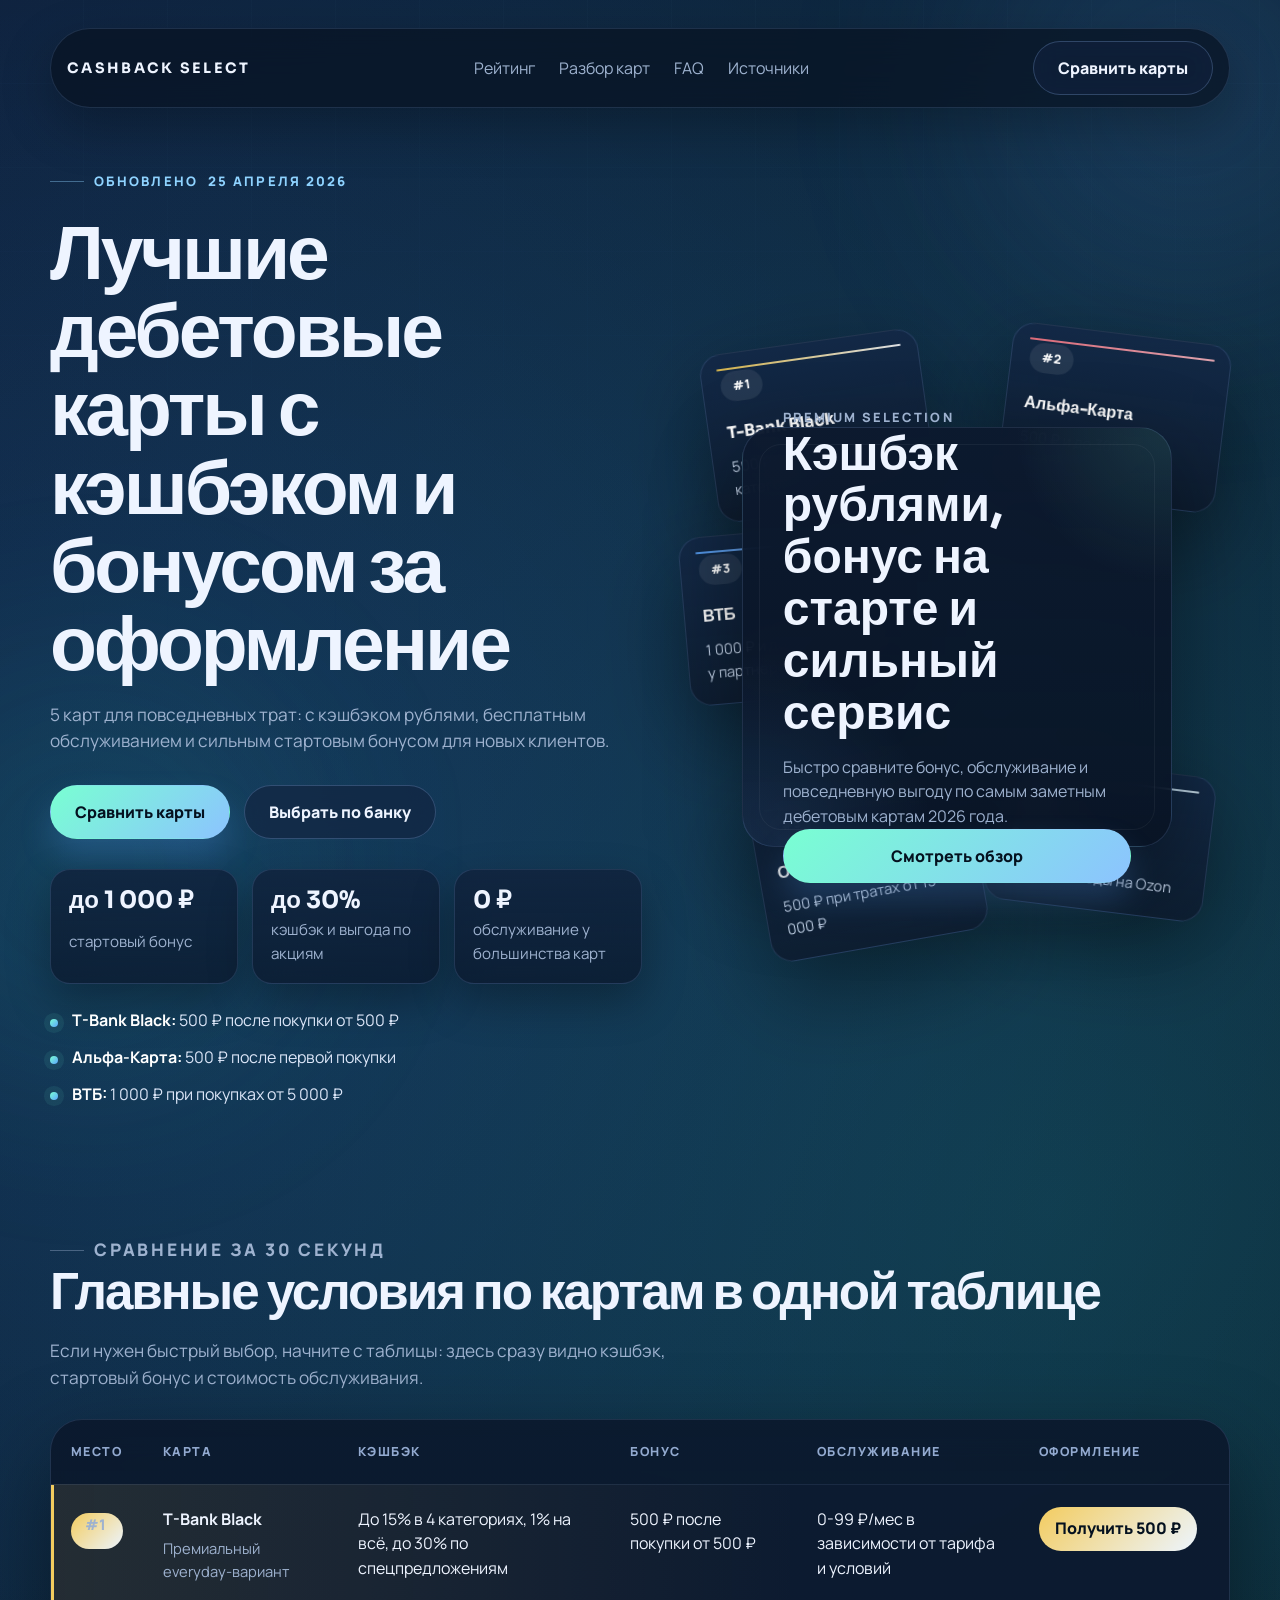
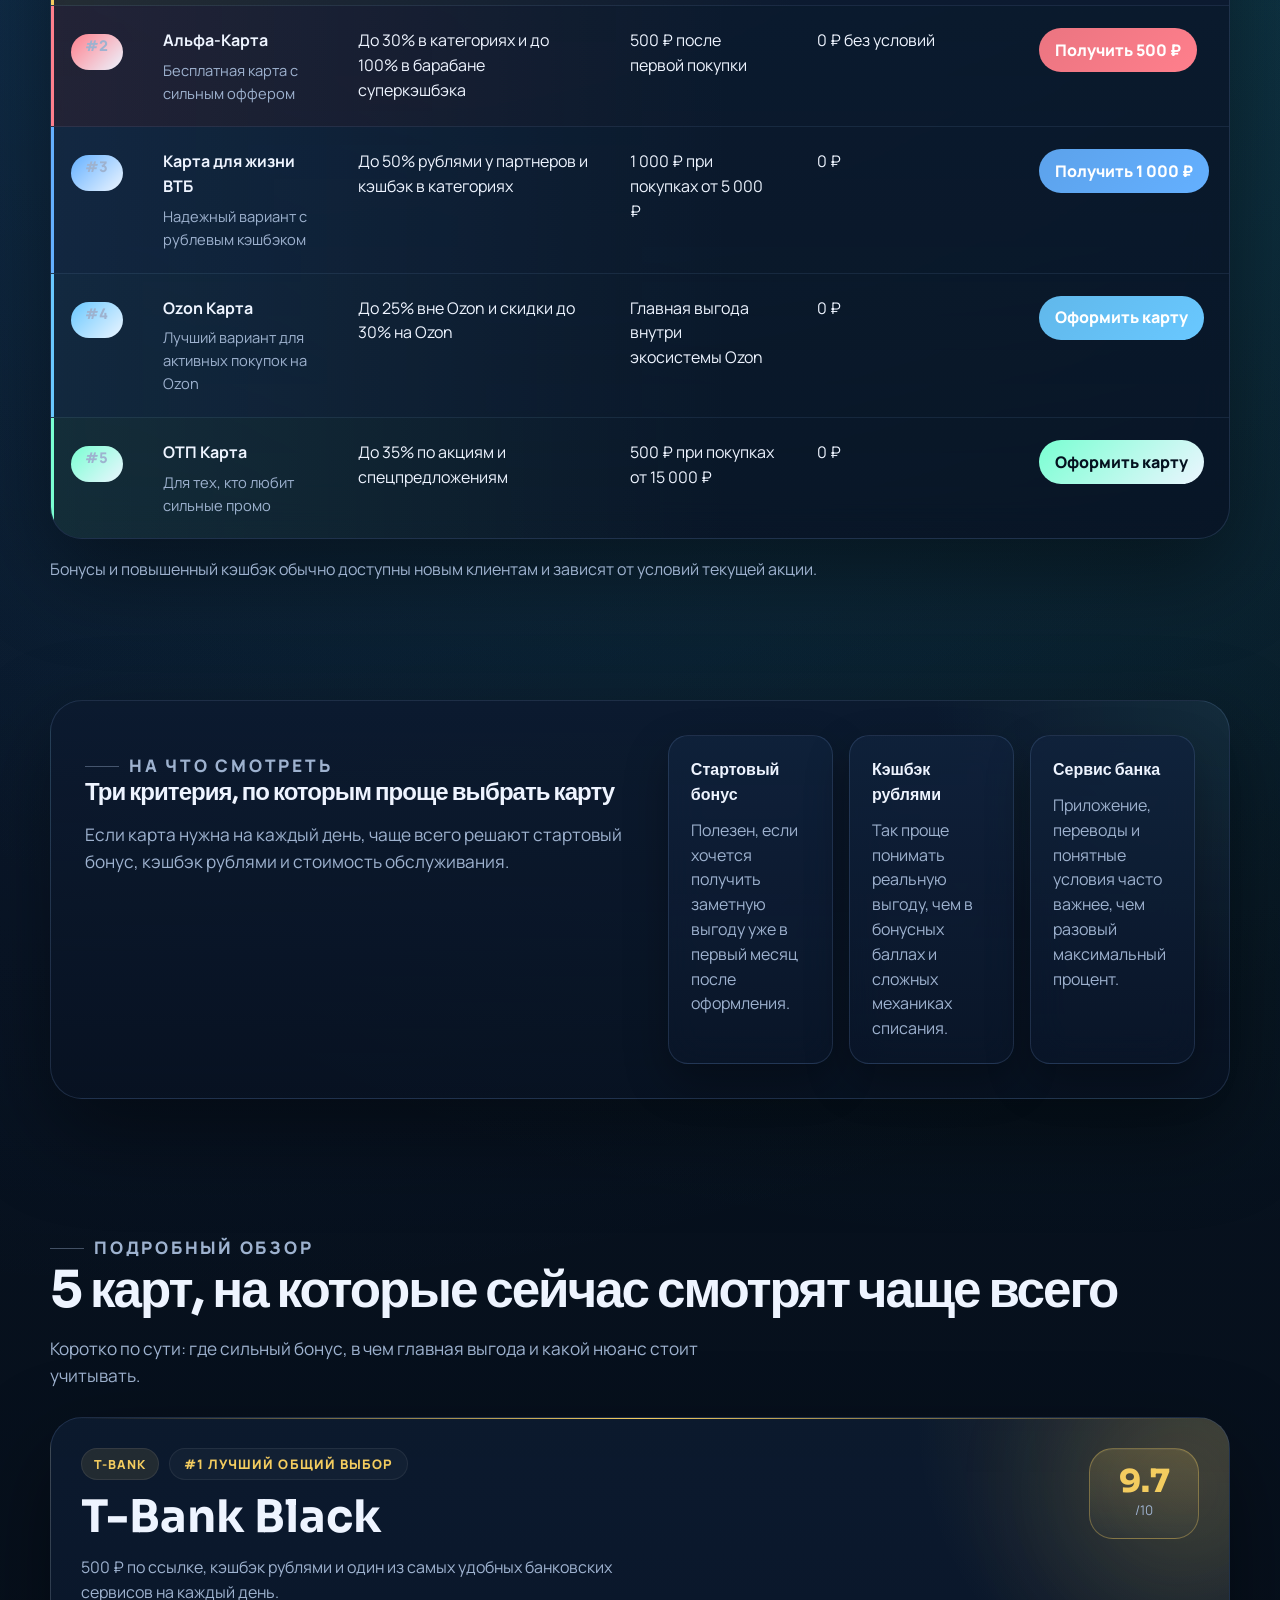
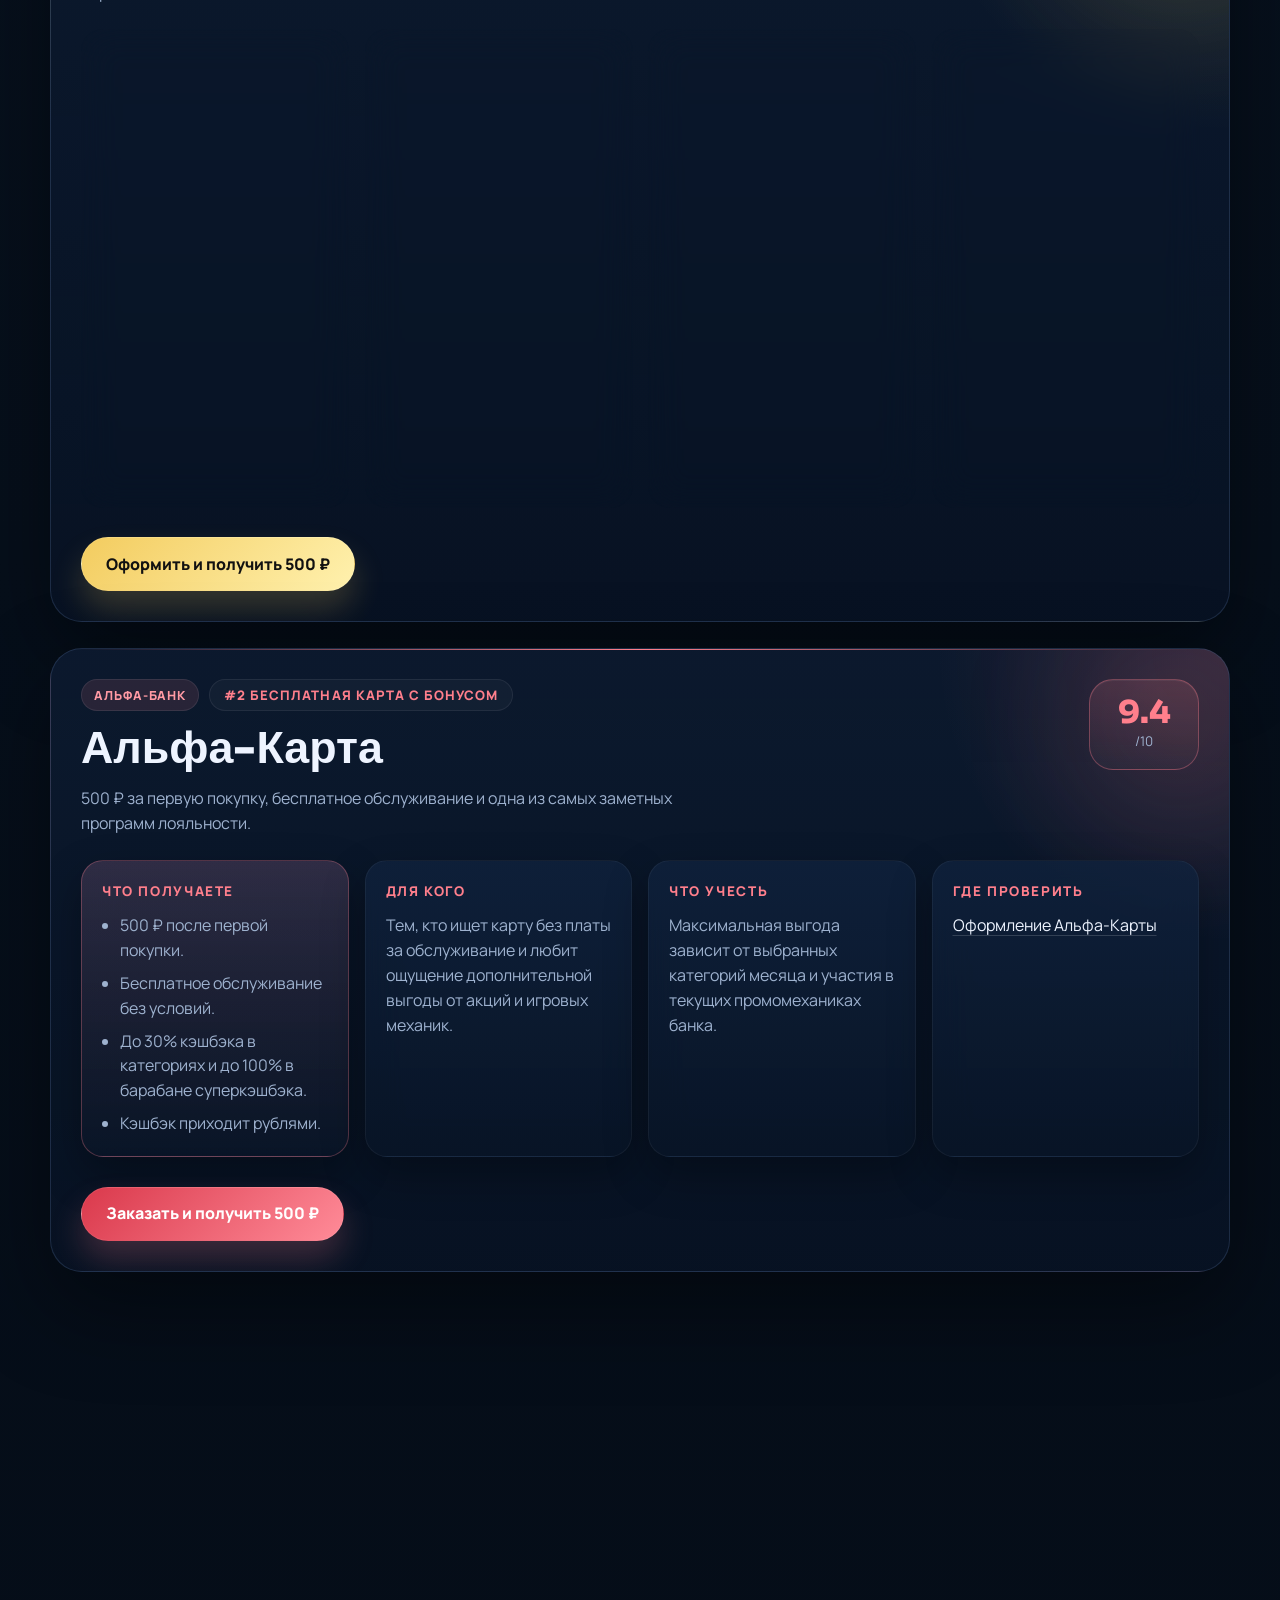
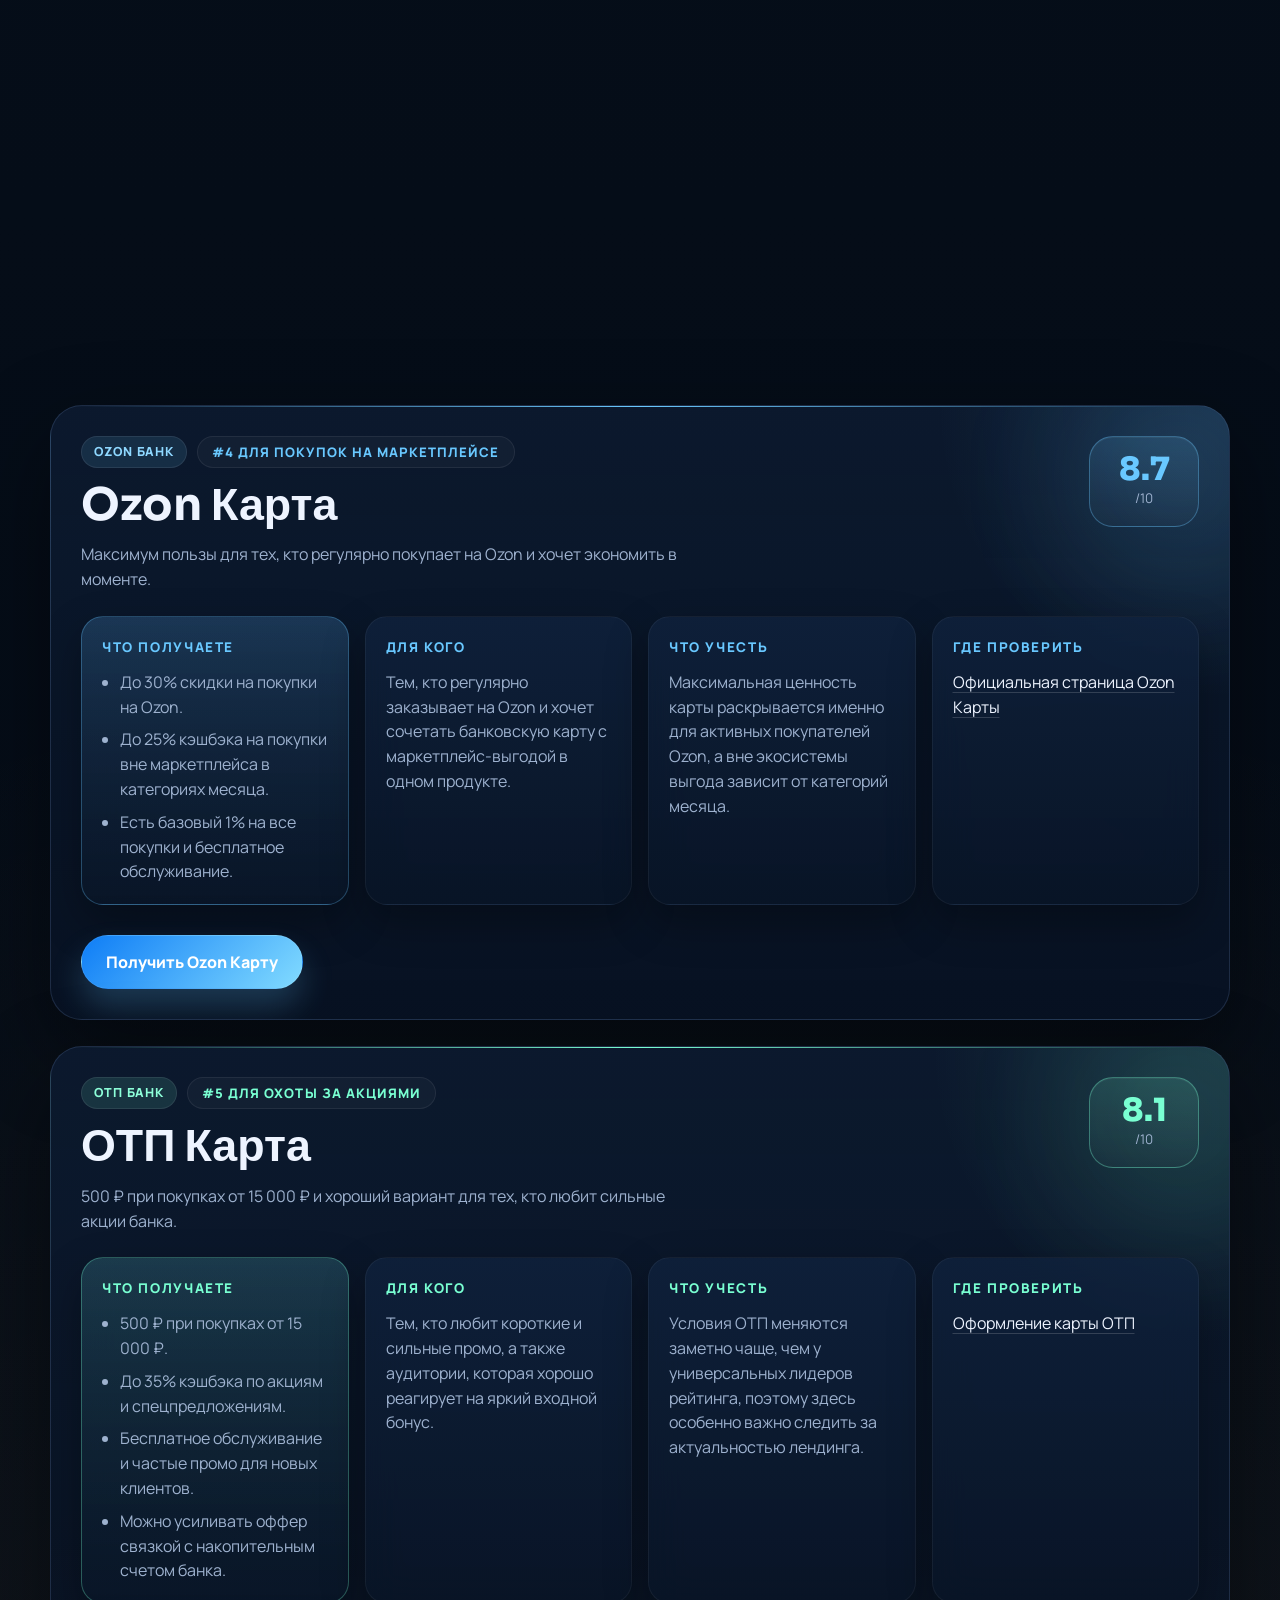
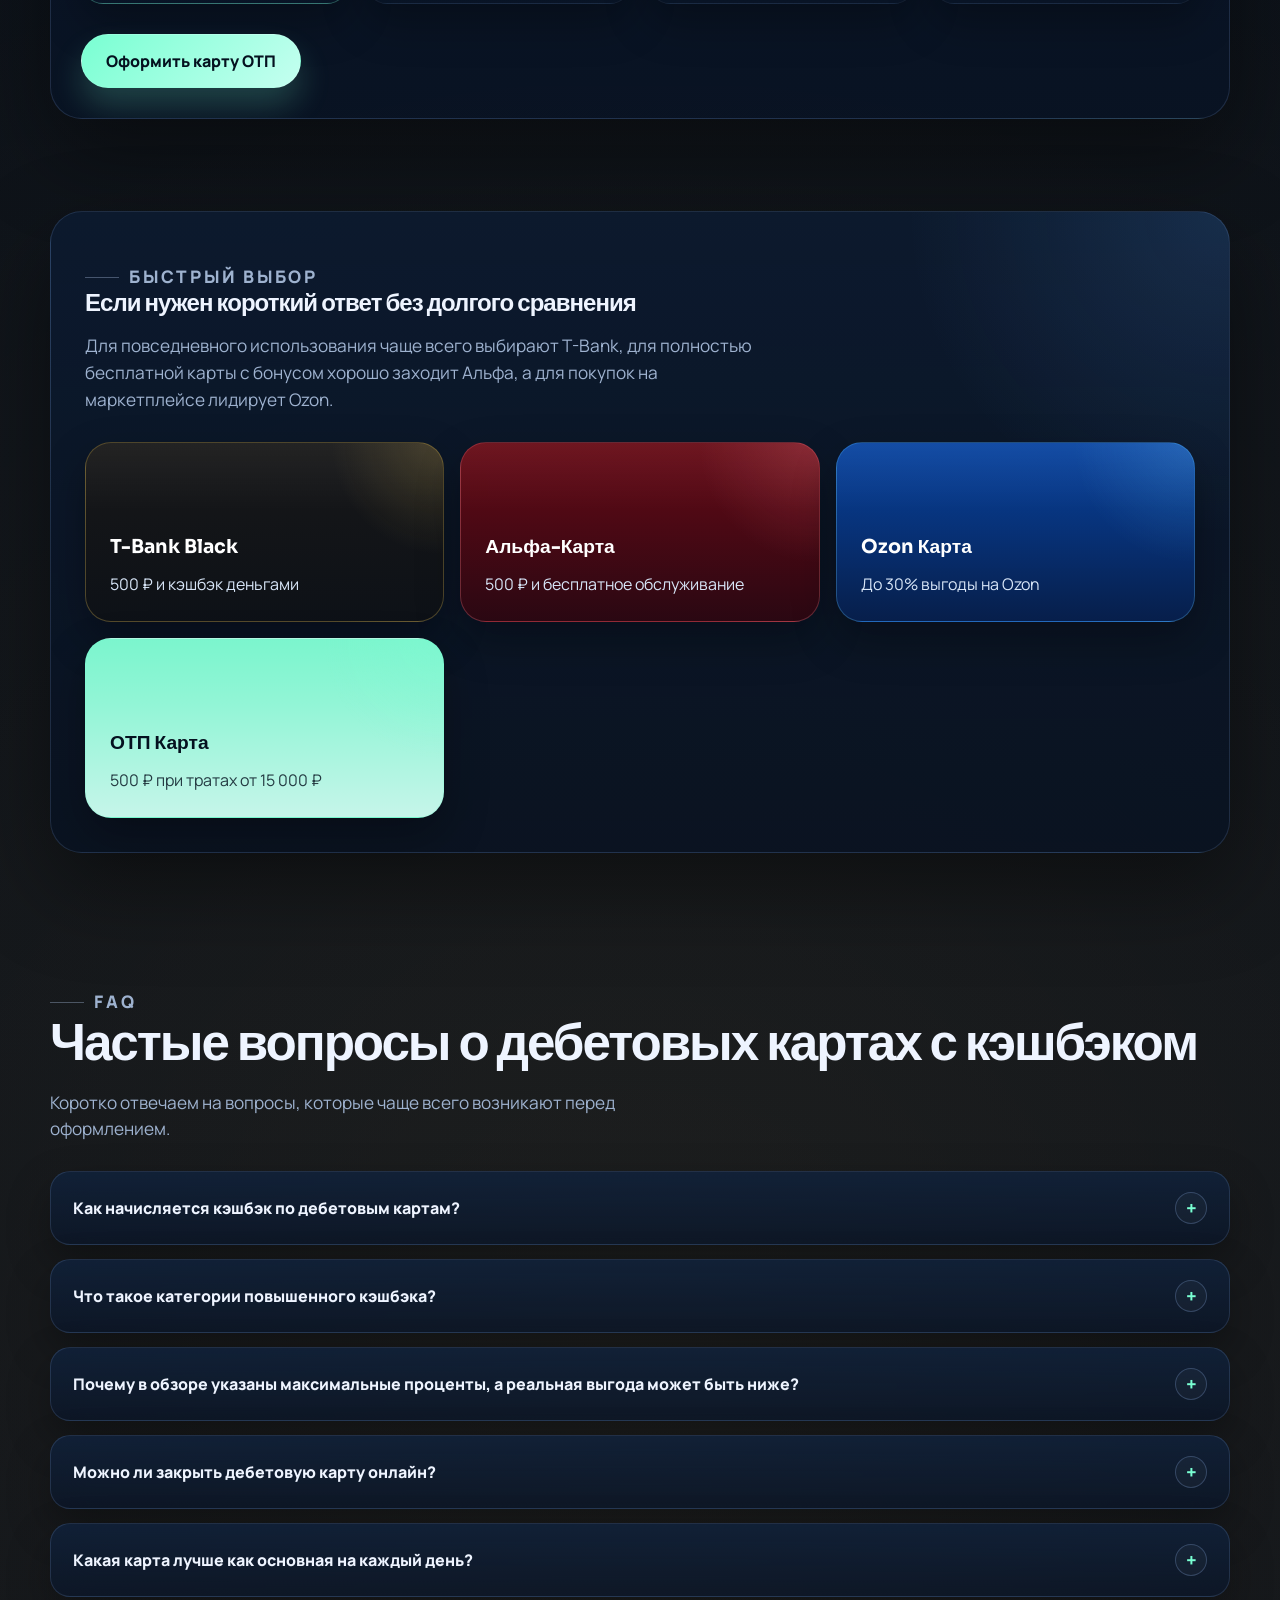
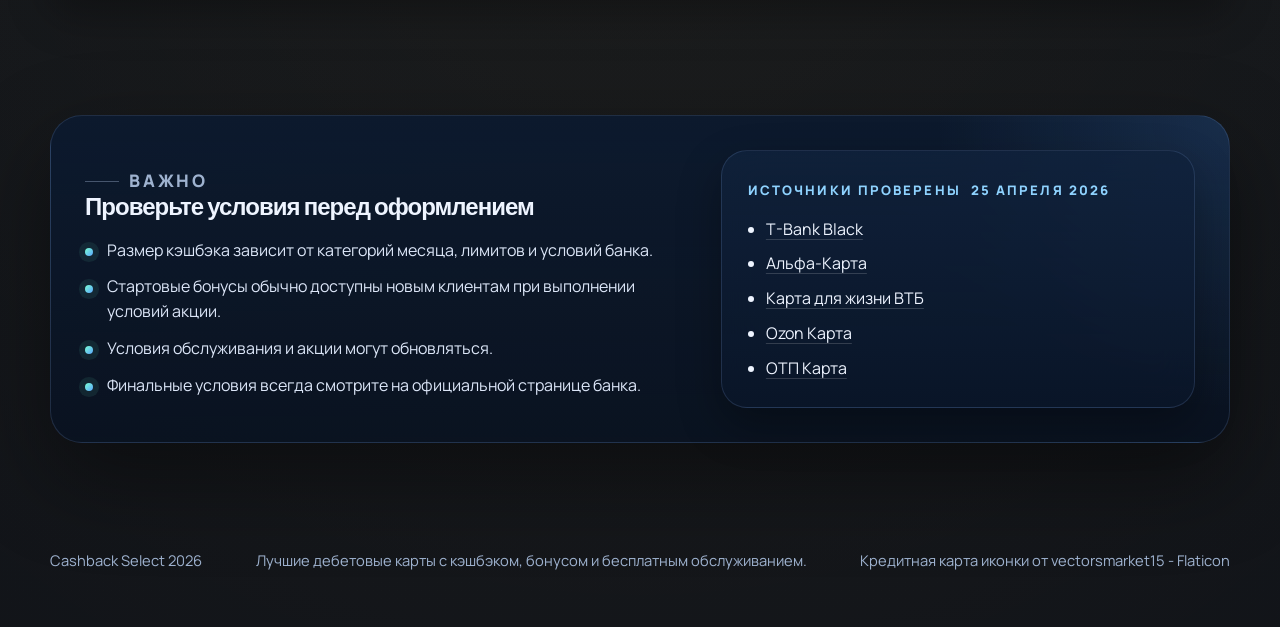
==== commit a4ce367c: "Prevent white flash before styles load" ====
--- a/index.html
+++ b/index.html
@@ -10,6 +10,11 @@
   >
   <meta name="robots" content="index,follow">
   <meta name="theme-color" content="#081321">
+  <style>
+    html, body {
+      background: #040914;
+    }
+  </style>
   <link rel="canonical" href="https://topdebitcard.ru/">
   <meta property="og:type" content="website">
   <meta property="og:title" content="Лучшие дебетовые карты с кэшбэком 2026">
--- a/styles.css
+++ b/styles.css
@@ -32,13 +32,16 @@
 
 html {
   scroll-behavior: smooth;
+  background: #040914;
 }
 
 body {
   margin: 0;
+  min-height: 100vh;
   font-family: "Manrope", sans-serif;
   color: var(--ink);
   line-height: 1.55;
+  background-color: #040914;
   background:
     radial-gradient(circle at 15% 10%, rgba(57, 128, 255, 0.22), transparent 26%),
     radial-gradient(circle at 82% 14%, rgba(29, 230, 181, 0.16), transparent 22%),
@@ -1261,13 +1264,232 @@
   }
 }
 
+@media (max-width: 760px) {
+  .nav {
+    gap: 16px;
+  }
+
+  .brand {
+    width: 100%;
+  }
+
+  .nav-links {
+    width: 100%;
+    display: grid;
+    grid-template-columns: repeat(2, minmax(0, 1fr));
+    gap: 10px;
+  }
+
+  .nav-links a {
+    padding: 10px 12px;
+    border: 1px solid var(--line);
+    border-radius: 14px;
+    background: rgba(255, 255, 255, 0.03);
+    text-align: center;
+  }
+
+  .hero-copy h1 {
+    max-width: none;
+    font-size: clamp(2.4rem, 9vw, 3.6rem);
+  }
+
+  .hero-lead,
+  .section-heading p,
+  .split-band__copy p,
+  .cta-panel p,
+  .disclaimer-copy p {
+    font-size: 1rem;
+  }
+
+  .hero-metrics {
+    grid-template-columns: repeat(2, minmax(0, 1fr));
+  }
+
+  .hero-metrics .metric-card:last-child {
+    grid-column: 1 / -1;
+  }
+
+  .hero-points li {
+    padding: 14px 16px 14px 34px;
+    border: 1px solid var(--line);
+    border-radius: 18px;
+    background: rgba(255, 255, 255, 0.03);
+  }
+
+  .hero-showcase {
+    display: grid;
+    gap: 14px;
+  }
+
+  .showcase-core {
+    order: -1;
+    margin-top: 0;
+  }
+
+  .showcase-card {
+    min-height: 0;
+    padding: 16px;
+    border-radius: 18px;
+  }
+
+  .comparison-table-wrap {
+    overflow: visible;
+    border: 0;
+    background: transparent;
+    box-shadow: none;
+    backdrop-filter: none;
+  }
+
+  .comparison-table,
+  .comparison-table tbody,
+  .comparison-table tr,
+  .comparison-table td {
+    display: block;
+    width: 100%;
+    min-width: 0;
+  }
+
+  .comparison-table {
+    min-width: 0;
+  }
+
+  .comparison-table thead {
+    display: none;
+  }
+
+  .comparison-table tbody {
+    display: grid;
+    gap: 14px;
+  }
+
+  .comparison-table tr {
+    display: grid;
+    gap: 12px;
+    padding: 18px;
+    border: 1px solid var(--line);
+    border-radius: 24px;
+    background:
+      linear-gradient(180deg, rgba(12, 26, 47, 0.94), rgba(8, 19, 37, 0.84));
+    box-shadow: var(--shadow-md);
+  }
+
+  .comparison-table .is-featured {
+    background:
+      linear-gradient(180deg, rgba(16, 33, 56, 0.96), rgba(8, 19, 37, 0.88));
+  }
+
+  .comparison-table td {
+    display: grid;
+    gap: 6px;
+    padding: 0;
+    border: 0;
+  }
+
+  .comparison-table td::before {
+    color: #93aad0;
+    font-size: 0.72rem;
+    font-weight: 800;
+    letter-spacing: 0.12em;
+    text-transform: uppercase;
+  }
+
+  .comparison-table td:nth-child(1)::before {
+    content: "Место";
+  }
+
+  .comparison-table td:nth-child(2)::before {
+    content: "Карта";
+  }
+
+  .comparison-table td:nth-child(3)::before {
+    content: "Кэшбэк";
+  }
+
+  .comparison-table td:nth-child(4)::before {
+    content: "Бонус";
+  }
+
+  .comparison-table td:nth-child(5)::before {
+    content: "Обслуживание";
+  }
+
+  .comparison-table td:nth-child(6)::before {
+    content: "Оформление";
+  }
+
+  .table-row td:first-child {
+    box-shadow: none;
+  }
+
+  .comparison-table td:nth-child(6) {
+    margin-top: 4px;
+  }
+
+  .comparison-table td:nth-child(6) .table-link {
+    width: 100%;
+    justify-content: center;
+  }
+
+  .section {
+    padding: 26px 0 66px;
+  }
+
+  .section-heading {
+    margin-bottom: 22px;
+  }
+
+  .review-card,
+  .split-band,
+  .cta-panel,
+  .disclaimer-panel {
+    padding: 22px;
+  }
+
+  .review-meta {
+    flex-direction: column;
+    align-items: flex-start;
+    gap: 8px;
+  }
+
+  .review-score {
+    width: 100%;
+    display: flex;
+    align-items: baseline;
+    justify-content: space-between;
+    min-width: 0;
+  }
+
+  .review-score span,
+  .review-score small {
+    display: block;
+  }
+
+  .source-panel,
+  .faq-item {
+    padding: 18px;
+  }
+}
+
 @media (max-width: 640px) {
   .container {
     width: min(100% - 24px, var(--container));
   }
 
+  .hero {
+    padding-bottom: 56px;
+  }
+
+  .eyebrow,
+  .section-kicker,
+  .source-date {
+    gap: 8px;
+    margin-bottom: 16px;
+    font-size: 0.74rem;
+    letter-spacing: 0.12em;
+  }
+
   .hero-copy h1 {
-    max-width: 10ch;
+    font-size: clamp(2.15rem, 10vw, 3rem);
   }
 
   .button {
@@ -1290,7 +1512,7 @@
 
   .showcase-core {
     margin-top: 18px;
-    padding: 28px;
+    padding: 24px;
   }
 
   .review-card__header {
@@ -1303,6 +1525,72 @@
 
   .comparison-table-wrap {
     border-radius: 24px;
+  }
+
+  .comparison-table tr {
+    padding: 16px;
+    border-radius: 20px;
+  }
+
+  .quick-cta {
+    min-height: 148px;
+    padding: 20px;
+  }
+
+  .footer {
+    padding-bottom: 28px;
+  }
+
+  .footer-inner {
+    gap: 10px;
+    font-size: 0.88rem;
+  }
+}
+
+@media (max-width: 420px) {
+  .container {
+    width: min(100% - 18px, var(--container));
+  }
+
+  .nav {
+    padding: 14px;
+    border-radius: 22px;
+  }
+
+  .nav-links {
+    grid-template-columns: 1fr;
+  }
+
+  .hero-grid {
+    gap: 22px;
+    padding-top: 24px;
+  }
+
+  .hero-metrics {
+    grid-template-columns: 1fr;
+  }
+
+  .hero-metrics .metric-card:last-child {
+    grid-column: auto;
+  }
+
+  .metric-card,
+  .review-box,
+  .mini-panel,
+  .faq-item {
+    padding: 16px;
+  }
+
+  .review-card,
+  .split-band,
+  .cta-panel,
+  .disclaimer-panel {
+    padding: 18px;
+  }
+
+  .showcase-core,
+  .showcase-card {
+    padding: 18px;
   }
 }
 
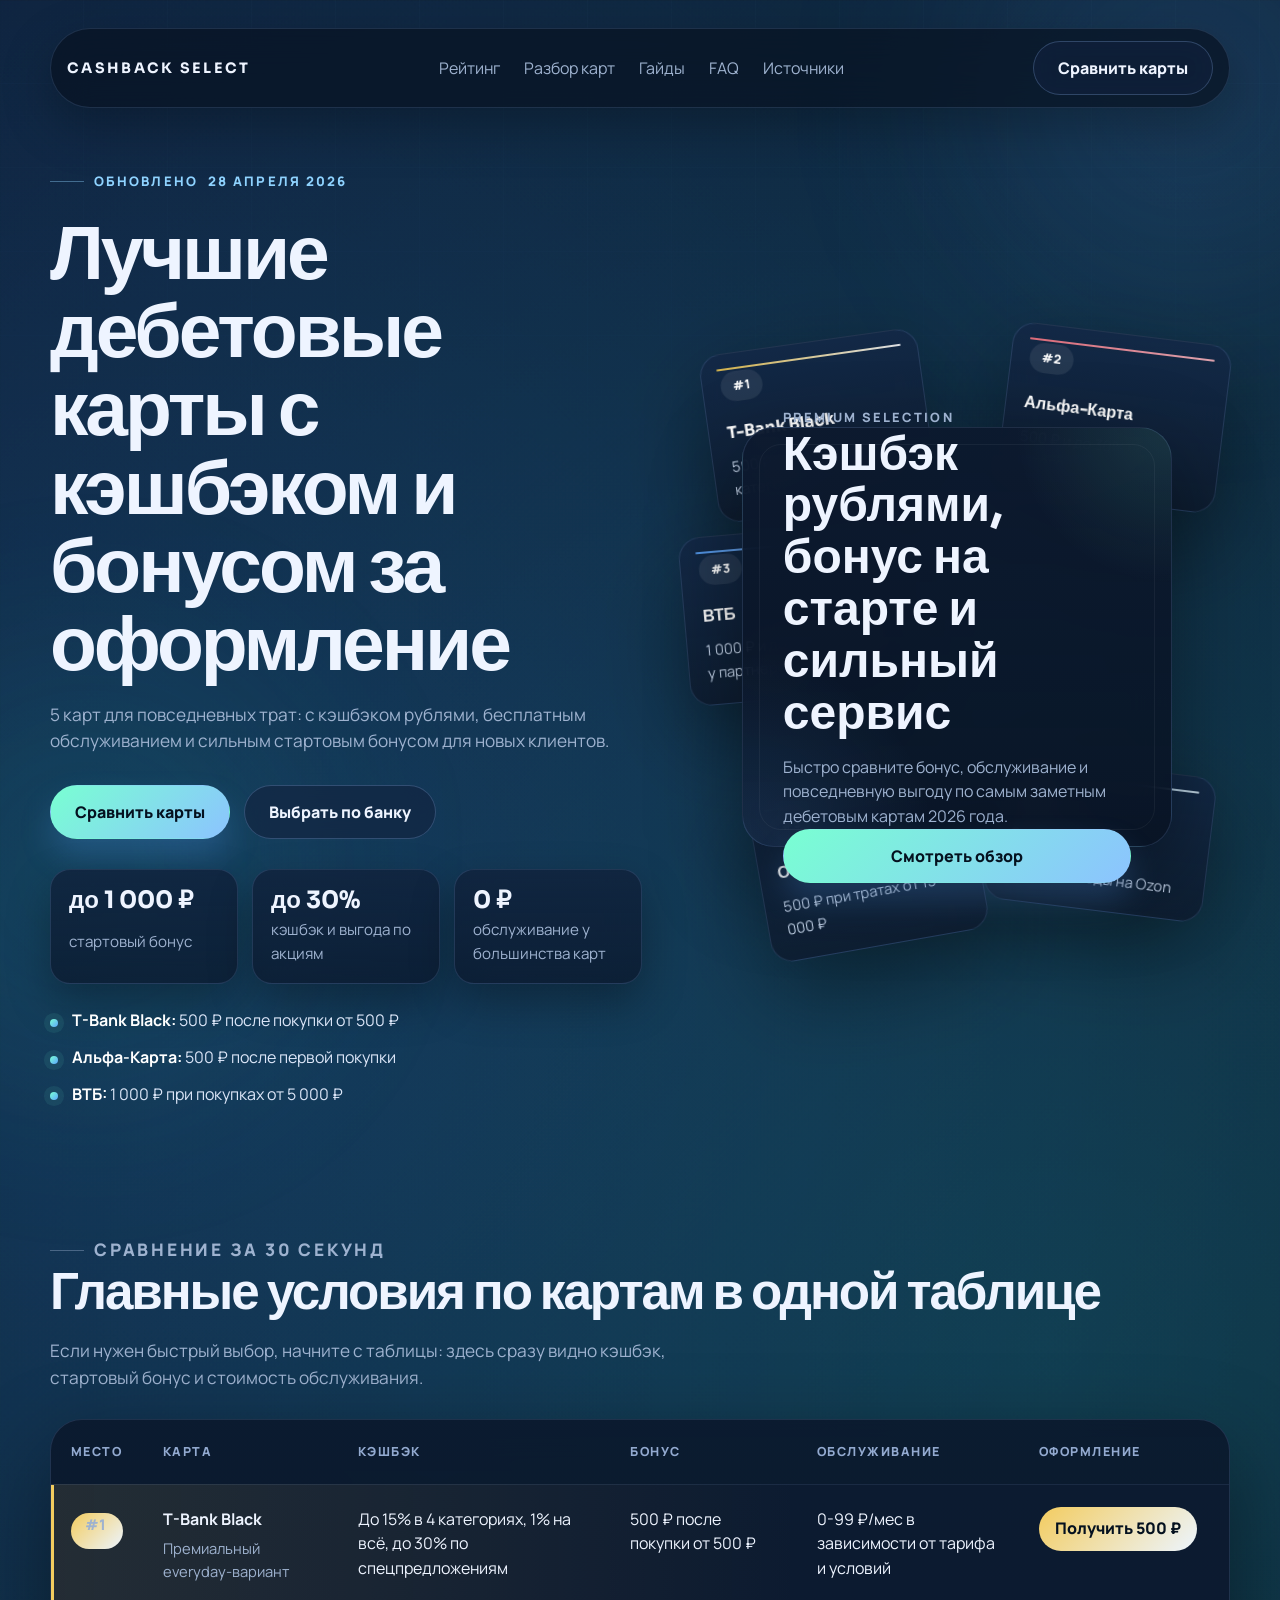
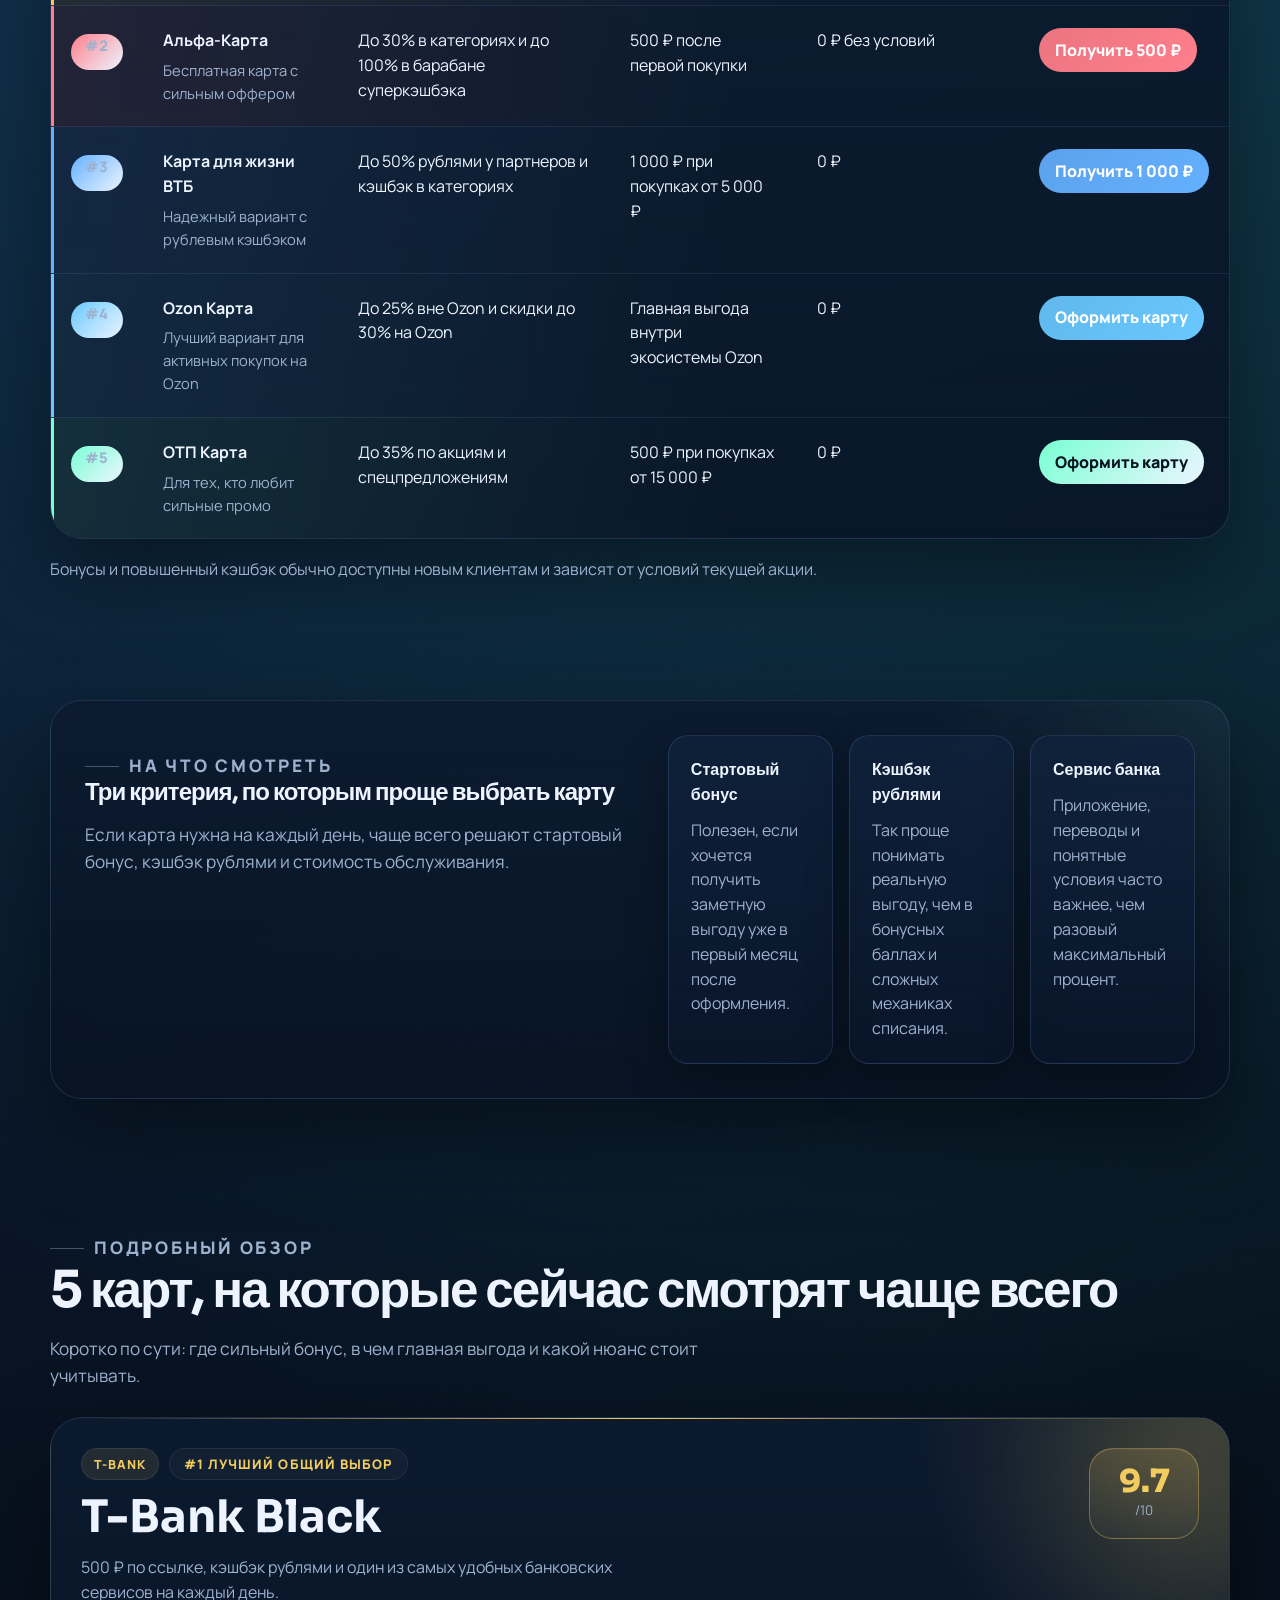
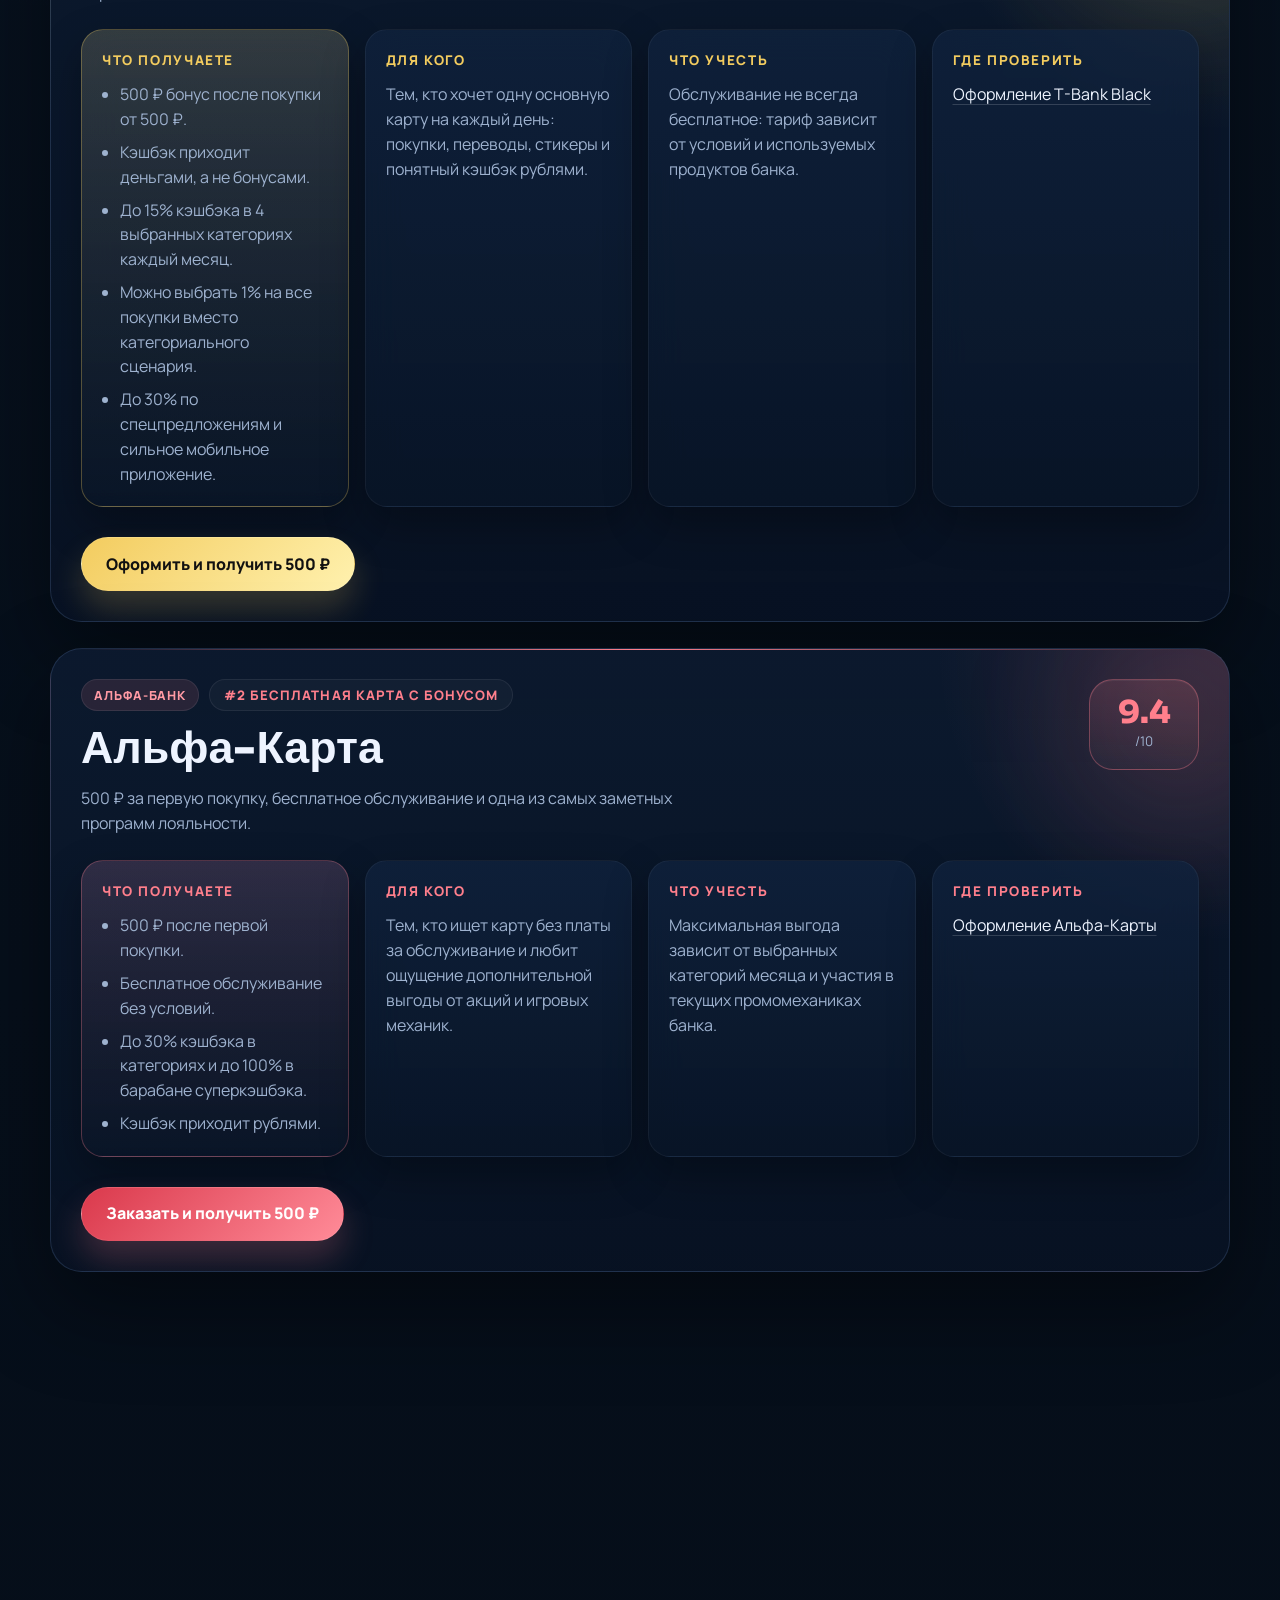
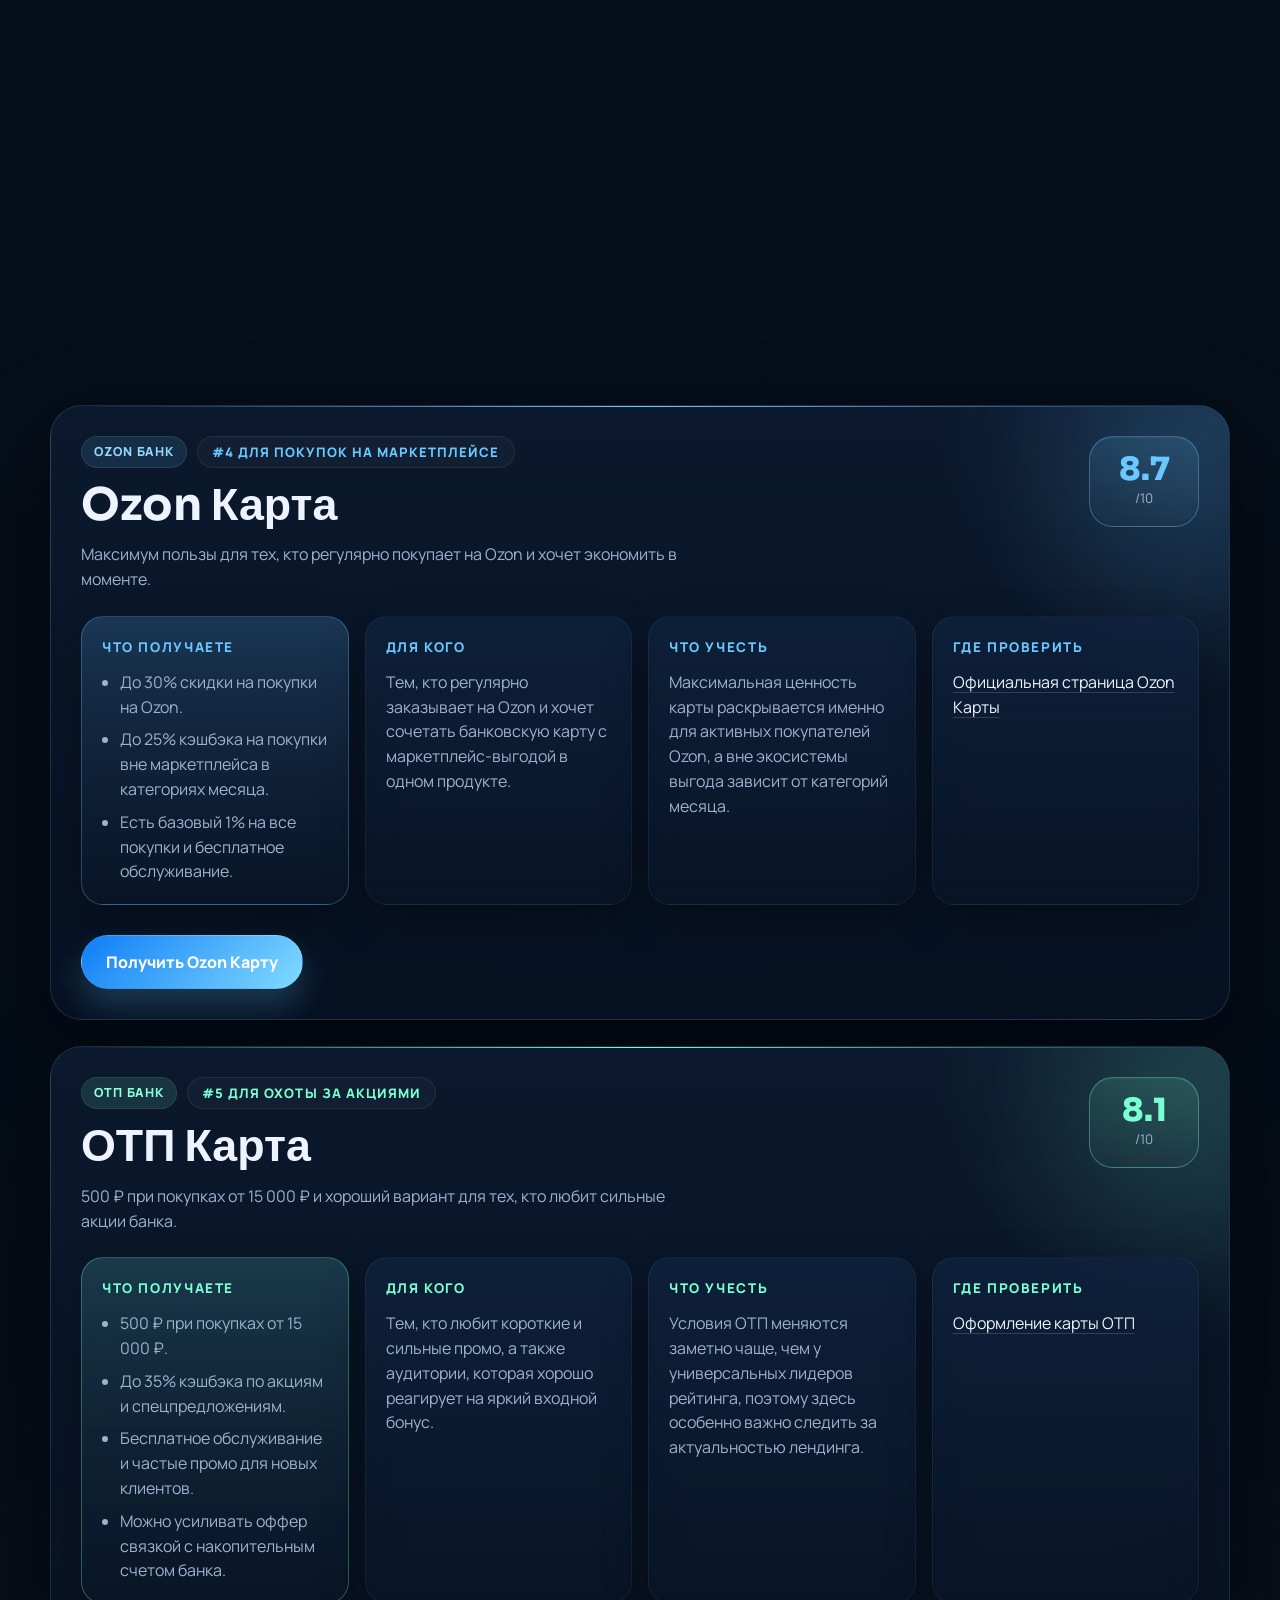
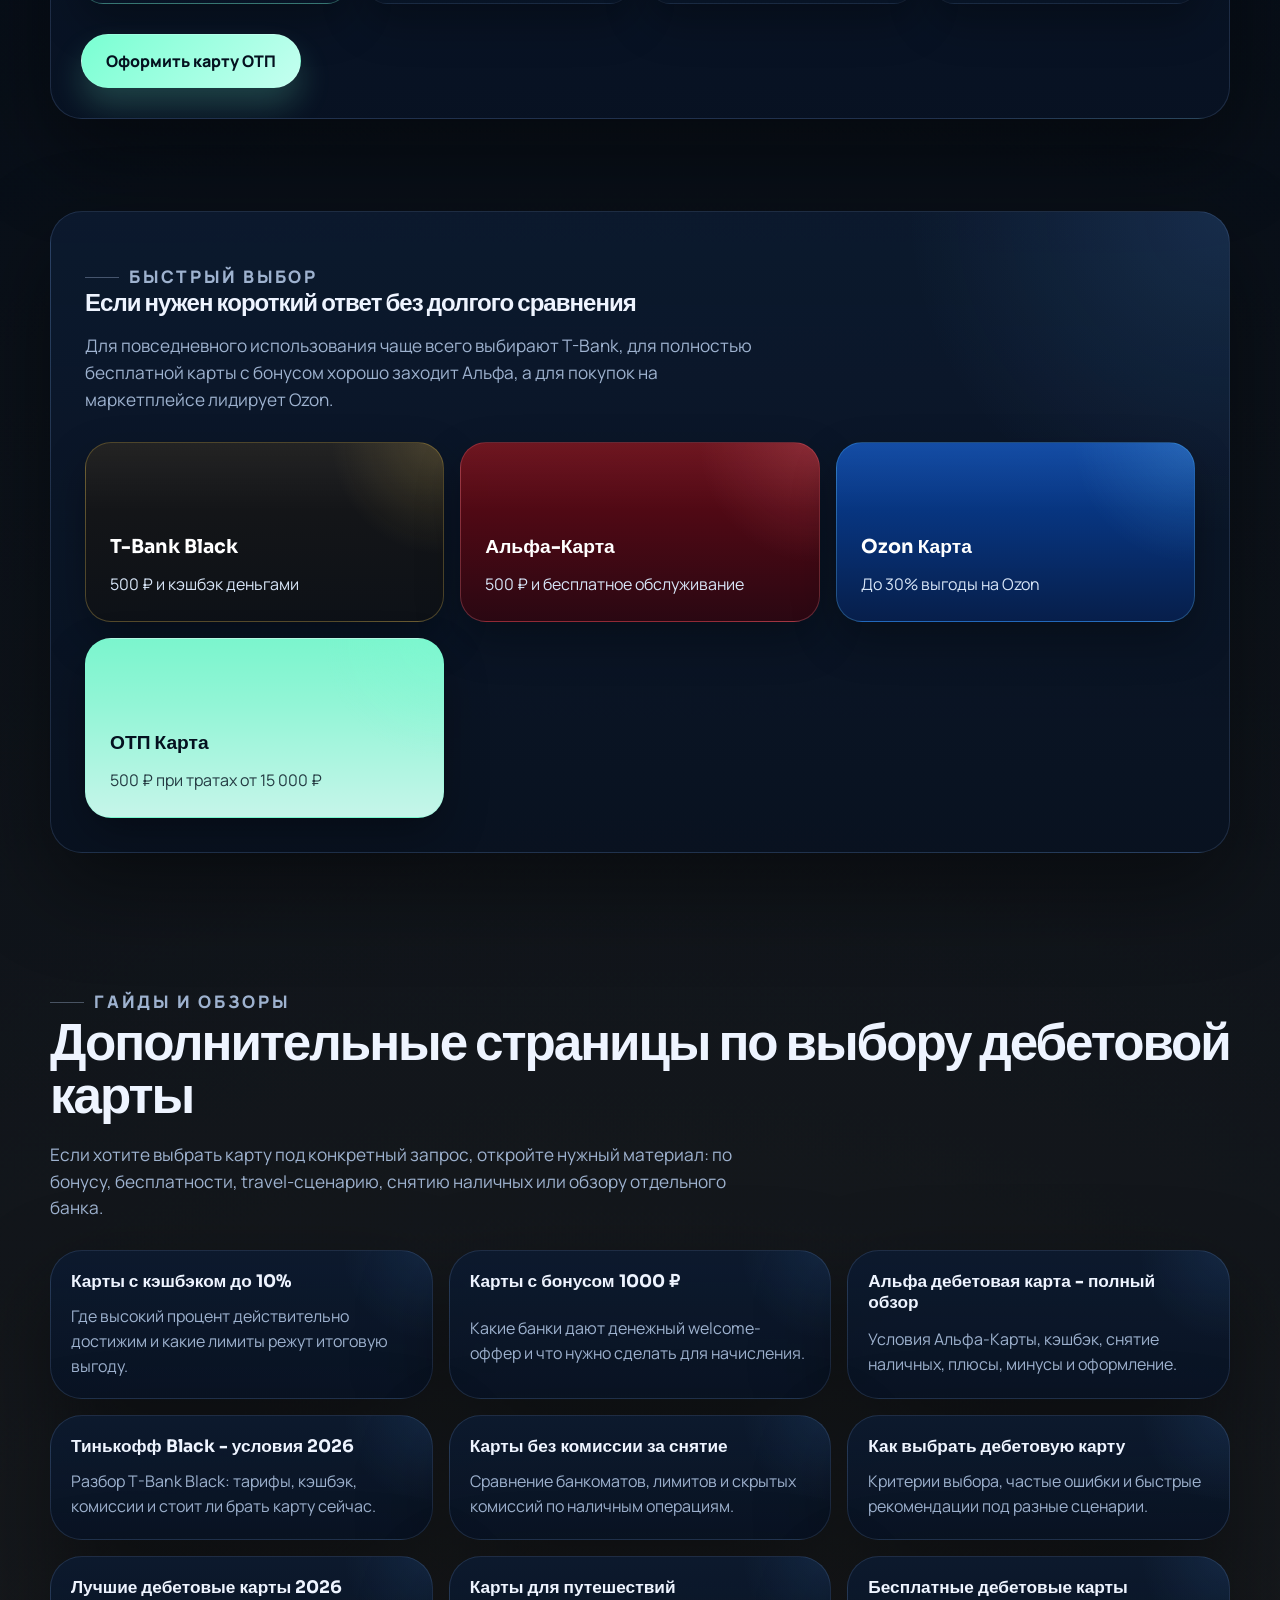
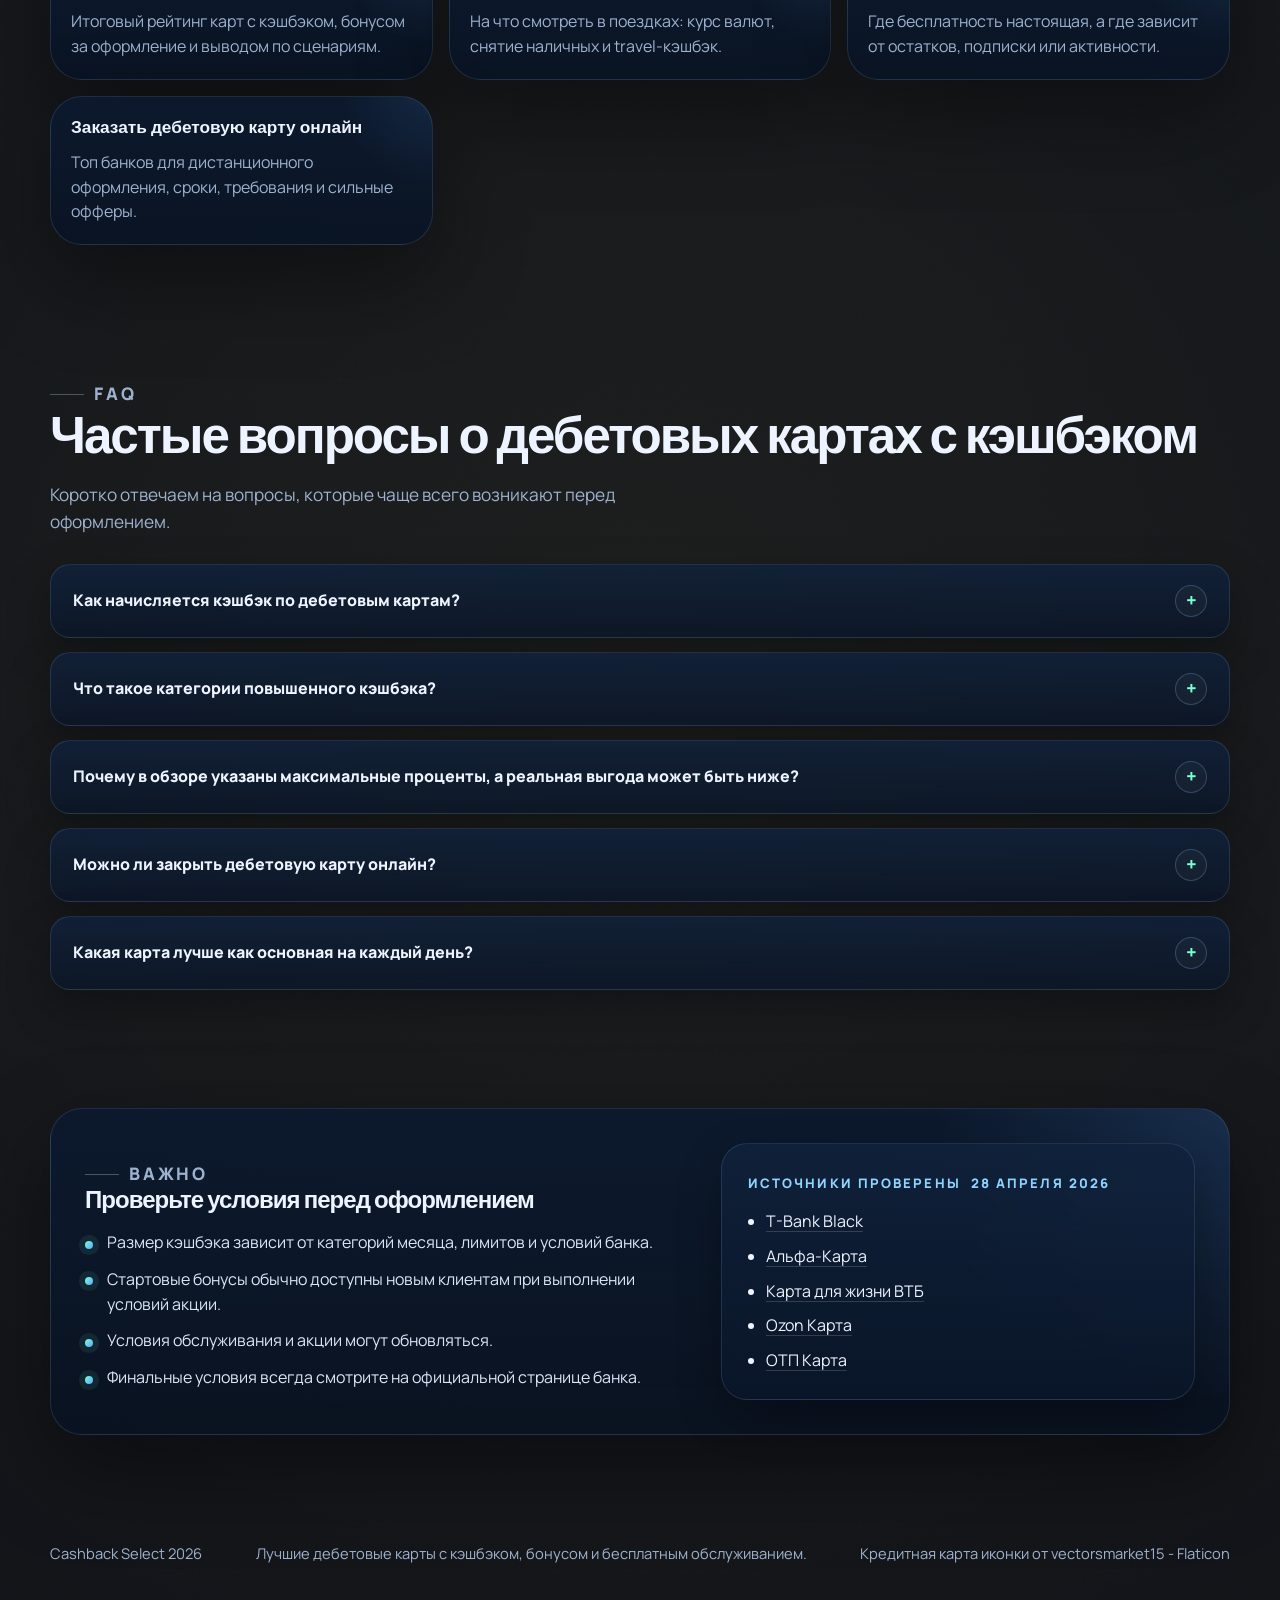
==== commit afeb3990: "Add SEO landing pages cluster" ====
--- a/index.html
+++ b/index.html
@@ -122,6 +122,7 @@
           <div class="nav-links">
             <a href="#rating">Рейтинг</a>
             <a href="#cards">Разбор карт</a>
+            <a href="#guides">Гайды</a>
             <a href="#faq">FAQ</a>
             <a href="#sources">Источники</a>
           </div>
@@ -130,7 +131,7 @@
 
         <div class="hero-grid">
           <div class="hero-copy" data-reveal>
-            <p class="eyebrow">Обновлено <span data-verified-date>25 апреля 2026</span></p>
+            <p class="eyebrow">Обновлено <span data-verified-date>28 апреля 2026</span></p>
             <h1>Лучшие дебетовые карты с кэшбэком и бонусом за оформление</h1>
             <p class="hero-lead">
               5 карт для повседневных трат: с кэшбэком рублями, бесплатным обслуживанием
@@ -597,6 +598,62 @@
         </div>
       </section>
 
+      <section class="section" id="guides">
+        <div class="container">
+          <div class="section-heading" data-reveal>
+            <p class="section-kicker">Гайды и обзоры</p>
+            <h2>Дополнительные страницы по выбору дебетовой карты</h2>
+            <p>
+              Если хотите выбрать карту под конкретный запрос, откройте нужный материал:
+              по бонусу, бесплатности, travel-сценарию, снятию наличных или обзору отдельного банка.
+            </p>
+          </div>
+
+          <div class="related-grid" data-reveal>
+            <article class="related-card">
+              <h3><a href="cashback-10-percent/">Карты с кэшбэком до 10%</a></h3>
+              <p>Где высокий процент действительно достижим и какие лимиты режут итоговую выгоду.</p>
+            </article>
+            <article class="related-card">
+              <h3><a href="debit-card-bonus-1000/">Карты с бонусом 1000 ₽</a></h3>
+              <p>Какие банки дают денежный welcome-оффер и что нужно сделать для начисления.</p>
+            </article>
+            <article class="related-card">
+              <h3><a href="alfa-debit-card-review/">Альфа дебетовая карта - полный обзор</a></h3>
+              <p>Условия Альфа-Карты, кэшбэк, снятие наличных, плюсы, минусы и оформление.</p>
+            </article>
+            <article class="related-card">
+              <h3><a href="tinkoff-black-2026/">Тинькофф Black - условия 2026</a></h3>
+              <p>Разбор T-Bank Black: тарифы, кэшбэк, комиссии и стоит ли брать карту сейчас.</p>
+            </article>
+            <article class="related-card">
+              <h3><a href="no-fee-cash-withdrawal/">Карты без комиссии за снятие</a></h3>
+              <p>Сравнение банкоматов, лимитов и скрытых комиссий по наличным операциям.</p>
+            </article>
+            <article class="related-card">
+              <h3><a href="which-debit-card-to-choose/">Как выбрать дебетовую карту</a></h3>
+              <p>Критерии выбора, частые ошибки и быстрые рекомендации под разные сценарии.</p>
+            </article>
+            <article class="related-card">
+              <h3><a href="best-debit-cards-2026/">Лучшие дебетовые карты 2026</a></h3>
+              <p>Итоговый рейтинг карт с кэшбэком, бонусом за оформление и выводом по сценариям.</p>
+            </article>
+            <article class="related-card">
+              <h3><a href="travel-debit-cards/">Карты для путешествий</a></h3>
+              <p>На что смотреть в поездках: курс валют, снятие наличных и travel-кэшбэк.</p>
+            </article>
+            <article class="related-card">
+              <h3><a href="debit-cards-no-maintenance/">Бесплатные дебетовые карты</a></h3>
+              <p>Где бесплатность настоящая, а где зависит от остатков, подписки или активности.</p>
+            </article>
+            <article class="related-card">
+              <h3><a href="order-debit-card-online/">Заказать дебетовую карту онлайн</a></h3>
+              <p>Топ банков для дистанционного оформления, сроки, требования и сильные офферы.</p>
+            </article>
+          </div>
+        </div>
+      </section>
+
       <section class="section" id="faq">
         <div class="container">
           <div class="section-heading" data-reveal>
@@ -660,7 +717,7 @@
             </div>
 
             <div class="source-panel">
-              <p class="source-date">Источники проверены <span data-verified-date>25 апреля 2026</span></p>
+              <p class="source-date">Источники проверены <span data-verified-date>28 апреля 2026</span></p>
               <ul class="source-list">
                 <li><a href="https://tbank.ru/baf/5VUQwL4JWnQ" target="_blank" rel="nofollow sponsored noopener">T-Bank Black</a></li>
                 <li><a href="https://alfa.me/Uv0Efl" target="_blank" rel="nofollow sponsored noopener">Альфа-Карта</a></li>
--- a/styles.css
+++ b/styles.css
@@ -1149,6 +1149,280 @@
   font-size: 0.92rem;
 }
 
+.page-hero {
+  padding: 28px 0 34px;
+}
+
+.page-hero__panel,
+.article-section,
+.toc-card,
+.page-cta-panel,
+.related-card {
+  border: 1px solid var(--line);
+  border-radius: var(--radius-xl);
+  background:
+    radial-gradient(circle at top right, rgba(92, 166, 255, 0.1), transparent 22%),
+    linear-gradient(180deg, rgba(12, 26, 47, 0.94), rgba(8, 19, 37, 0.84));
+  box-shadow: var(--shadow-lg);
+}
+
+.page-hero__panel {
+  margin-top: 24px;
+  padding: 34px;
+}
+
+.breadcrumbs {
+  display: flex;
+  flex-wrap: wrap;
+  align-items: center;
+  gap: 10px;
+  margin-bottom: 18px;
+  color: var(--ink-soft);
+  font-size: 0.92rem;
+}
+
+.breadcrumbs a {
+  color: var(--ink);
+}
+
+.page-hero__panel h1 {
+  margin: 0;
+  max-width: 14ch;
+  font-family: "Sora", sans-serif;
+  font-size: clamp(2.6rem, 5vw, 4.4rem);
+  letter-spacing: -0.04em;
+  line-height: 1.04;
+}
+
+.page-hero__lead {
+  margin: 18px 0 0;
+  max-width: 70ch;
+  color: var(--ink-soft);
+  font-size: 1.06rem;
+}
+
+.page-facts {
+  display: grid;
+  grid-template-columns: repeat(3, minmax(0, 1fr));
+  gap: 14px;
+  margin-top: 28px;
+}
+
+.section--article {
+  padding-top: 10px;
+}
+
+.article-layout {
+  display: grid;
+  grid-template-columns: 280px minmax(0, 1fr);
+  gap: 24px;
+  align-items: start;
+}
+
+.toc-card {
+  position: sticky;
+  top: 22px;
+  padding: 22px;
+}
+
+.toc-card h2 {
+  margin: 0 0 16px;
+  font-family: "Sora", sans-serif;
+  font-size: 1.1rem;
+}
+
+.toc-list {
+  display: grid;
+  gap: 10px;
+}
+
+.toc-list a {
+  display: block;
+  padding: 10px 12px;
+  border: 1px solid var(--line);
+  border-radius: 14px;
+  background: rgba(255, 255, 255, 0.03);
+  color: var(--ink-soft);
+  transition: border-color var(--transition), color var(--transition), background-color var(--transition);
+}
+
+.toc-list a:hover,
+.toc-list a:focus-visible {
+  color: var(--ink);
+  border-color: var(--line-strong);
+  background: rgba(255, 255, 255, 0.05);
+}
+
+.article-stack {
+  display: grid;
+  gap: 22px;
+}
+
+.article-section {
+  padding: 28px;
+}
+
+.article-section h2,
+.page-cta-panel h2 {
+  margin: 0;
+  font-family: "Sora", sans-serif;
+  font-size: clamp(1.7rem, 3vw, 2.4rem);
+  line-height: 1.08;
+  letter-spacing: -0.03em;
+}
+
+.article-section h3 {
+  margin: 0;
+  font-family: "Sora", sans-serif;
+  font-size: 1.12rem;
+}
+
+.article-section p,
+.article-section li,
+.page-cta-panel p {
+  color: var(--ink-soft);
+}
+
+.article-section p + p,
+.article-section p + ul,
+.article-section p + ol,
+.article-section p + .page-card-grid,
+.article-section p + .content-note,
+.article-section p + .seo-table-wrap,
+.article-section ul + p,
+.article-section ul + .content-note,
+.article-section .content-note + p,
+.article-section .seo-table-wrap + p {
+  margin-top: 16px;
+}
+
+.article-list,
+.article-ordered {
+  margin: 0;
+  padding-left: 20px;
+  display: grid;
+  gap: 10px;
+}
+
+.content-note {
+  padding: 18px 20px;
+  border: 1px solid var(--line);
+  border-radius: 20px;
+  background: rgba(255, 255, 255, 0.03);
+}
+
+.content-note strong {
+  color: var(--ink);
+}
+
+.page-card-grid {
+  display: grid;
+  grid-template-columns: repeat(2, minmax(0, 1fr));
+  gap: 16px;
+}
+
+.page-card {
+  padding: 18px;
+  border: 1px solid rgba(255, 255, 255, 0.06);
+  border-radius: 22px;
+  background: linear-gradient(180deg, rgba(16, 35, 63, 0.74), rgba(9, 21, 39, 0.76));
+}
+
+.page-card p {
+  margin: 12px 0 0;
+}
+
+.seo-table-wrap {
+  overflow: auto;
+  border: 1px solid var(--line);
+  border-radius: 24px;
+  background: linear-gradient(180deg, rgba(11, 24, 44, 0.9), rgba(8, 19, 36, 0.82));
+  box-shadow: var(--shadow-md);
+}
+
+.seo-table {
+  width: 100%;
+  min-width: 720px;
+  border-collapse: collapse;
+}
+
+.seo-table th,
+.seo-table td {
+  padding: 18px 18px;
+  border-bottom: 1px solid rgba(144, 181, 240, 0.1);
+  text-align: left;
+  vertical-align: top;
+}
+
+.seo-table th {
+  color: #93aad0;
+  font-size: 0.76rem;
+  font-weight: 800;
+  letter-spacing: 0.12em;
+  text-transform: uppercase;
+}
+
+.seo-table tr:last-child td {
+  border-bottom: 0;
+}
+
+.seo-table td strong {
+  color: var(--ink);
+}
+
+.pros-cons {
+  display: grid;
+  grid-template-columns: repeat(2, minmax(0, 1fr));
+  gap: 16px;
+}
+
+.pros-cons__col {
+  padding: 20px;
+  border: 1px solid rgba(255, 255, 255, 0.06);
+  border-radius: 22px;
+  background: linear-gradient(180deg, rgba(16, 35, 63, 0.74), rgba(9, 21, 39, 0.76));
+}
+
+.pros-cons__col h3 {
+  margin-bottom: 12px;
+}
+
+.page-cta-panel {
+  padding: 28px;
+}
+
+.page-cta-panel .hero-actions {
+  margin-top: 22px;
+}
+
+.related-grid {
+  display: grid;
+  grid-template-columns: repeat(3, minmax(0, 1fr));
+  gap: 16px;
+}
+
+.related-card {
+  display: grid;
+  gap: 12px;
+  padding: 20px;
+}
+
+.related-card h3 {
+  margin: 0;
+  font-family: "Sora", sans-serif;
+  font-size: 1.08rem;
+  line-height: 1.2;
+}
+
+.related-card p {
+  margin: 0;
+  color: var(--ink-soft);
+}
+
+.related-card a {
+  color: var(--ink);
+}
+
 [data-reveal] {
   opacity: 0;
   transform: translateY(26px);
@@ -1185,8 +1459,19 @@
 
   .split-band__grid,
   .review-grid,
-  .cta-grid {
+  .cta-grid,
+  .page-card-grid,
+  .related-grid,
+  .pros-cons {
     grid-template-columns: repeat(2, minmax(0, 1fr));
+  }
+
+  .article-layout {
+    grid-template-columns: 1fr;
+  }
+
+  .toc-card {
+    position: static;
   }
 }
 
@@ -1220,6 +1505,7 @@
   .split-band__grid,
   .review-grid,
   .cta-grid,
+  .page-facts,
   .footer-inner {
     grid-template-columns: 1fr;
   }
@@ -1259,7 +1545,12 @@
   .review-card,
   .split-band,
   .cta-panel,
-  .disclaimer-panel {
+  .disclaimer-panel,
+  .page-hero__panel,
+  .article-section,
+  .page-cta-panel,
+  .toc-card,
+  .related-card {
     padding: 24px;
   }
 }
@@ -1468,6 +1759,71 @@
   .faq-item {
     padding: 18px;
   }
+
+  .page-hero__panel h1 {
+    max-width: none;
+    font-size: clamp(2.15rem, 9vw, 3.2rem);
+  }
+
+  .page-facts {
+    grid-template-columns: repeat(2, minmax(0, 1fr));
+  }
+
+  .seo-table-wrap {
+    overflow: visible;
+    border: 0;
+    background: transparent;
+    box-shadow: none;
+  }
+
+  .seo-table,
+  .seo-table tbody,
+  .seo-table tr,
+  .seo-table td {
+    display: block;
+    width: 100%;
+    min-width: 0;
+  }
+
+  .seo-table {
+    min-width: 0;
+  }
+
+  .seo-table thead {
+    display: none;
+  }
+
+  .seo-table tbody {
+    display: grid;
+    gap: 14px;
+  }
+
+  .seo-table tr {
+    display: grid;
+    gap: 12px;
+    padding: 18px;
+    border: 1px solid var(--line);
+    border-radius: 22px;
+    background:
+      linear-gradient(180deg, rgba(12, 26, 47, 0.94), rgba(8, 19, 37, 0.84));
+    box-shadow: var(--shadow-md);
+  }
+
+  .seo-table td {
+    padding: 0;
+    border: 0;
+  }
+
+  .seo-table td::before {
+    content: attr(data-label);
+    display: block;
+    margin-bottom: 6px;
+    color: #93aad0;
+    font-size: 0.72rem;
+    font-weight: 800;
+    letter-spacing: 0.12em;
+    text-transform: uppercase;
+  }
 }
 
 @media (max-width: 640px) {
@@ -1537,6 +1893,20 @@
     padding: 20px;
   }
 
+  .page-facts,
+  .page-card-grid,
+  .related-grid,
+  .pros-cons {
+    grid-template-columns: 1fr;
+  }
+
+  .article-section,
+  .page-cta-panel,
+  .page-hero__panel,
+  .toc-card {
+    padding: 20px;
+  }
+
   .footer {
     padding-bottom: 28px;
   }
@@ -1577,14 +1947,21 @@
   .metric-card,
   .review-box,
   .mini-panel,
-  .faq-item {
+  .faq-item,
+  .page-card,
+  .pros-cons__col {
     padding: 16px;
   }
 
   .review-card,
   .split-band,
   .cta-panel,
-  .disclaimer-panel {
+  .disclaimer-panel,
+  .page-hero__panel,
+  .article-section,
+  .page-cta-panel,
+  .toc-card,
+  .related-card {
     padding: 18px;
   }
 
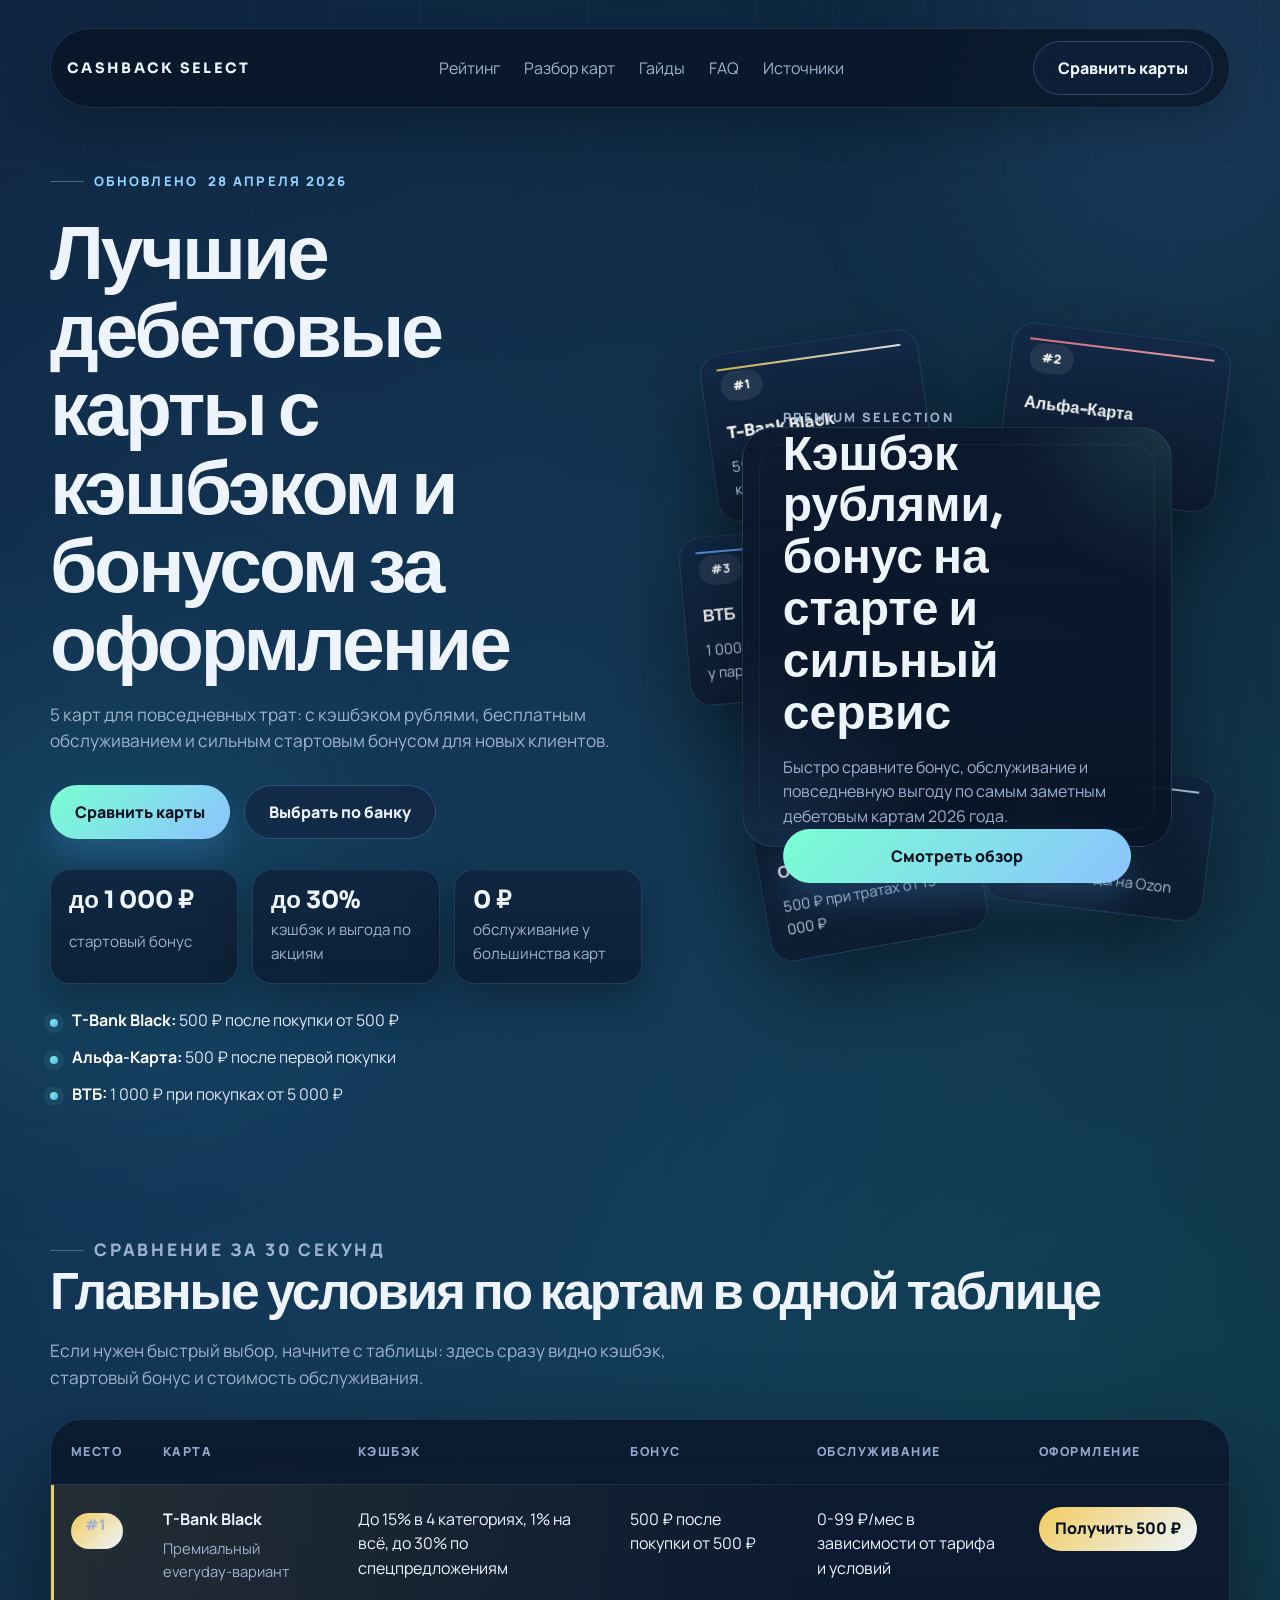
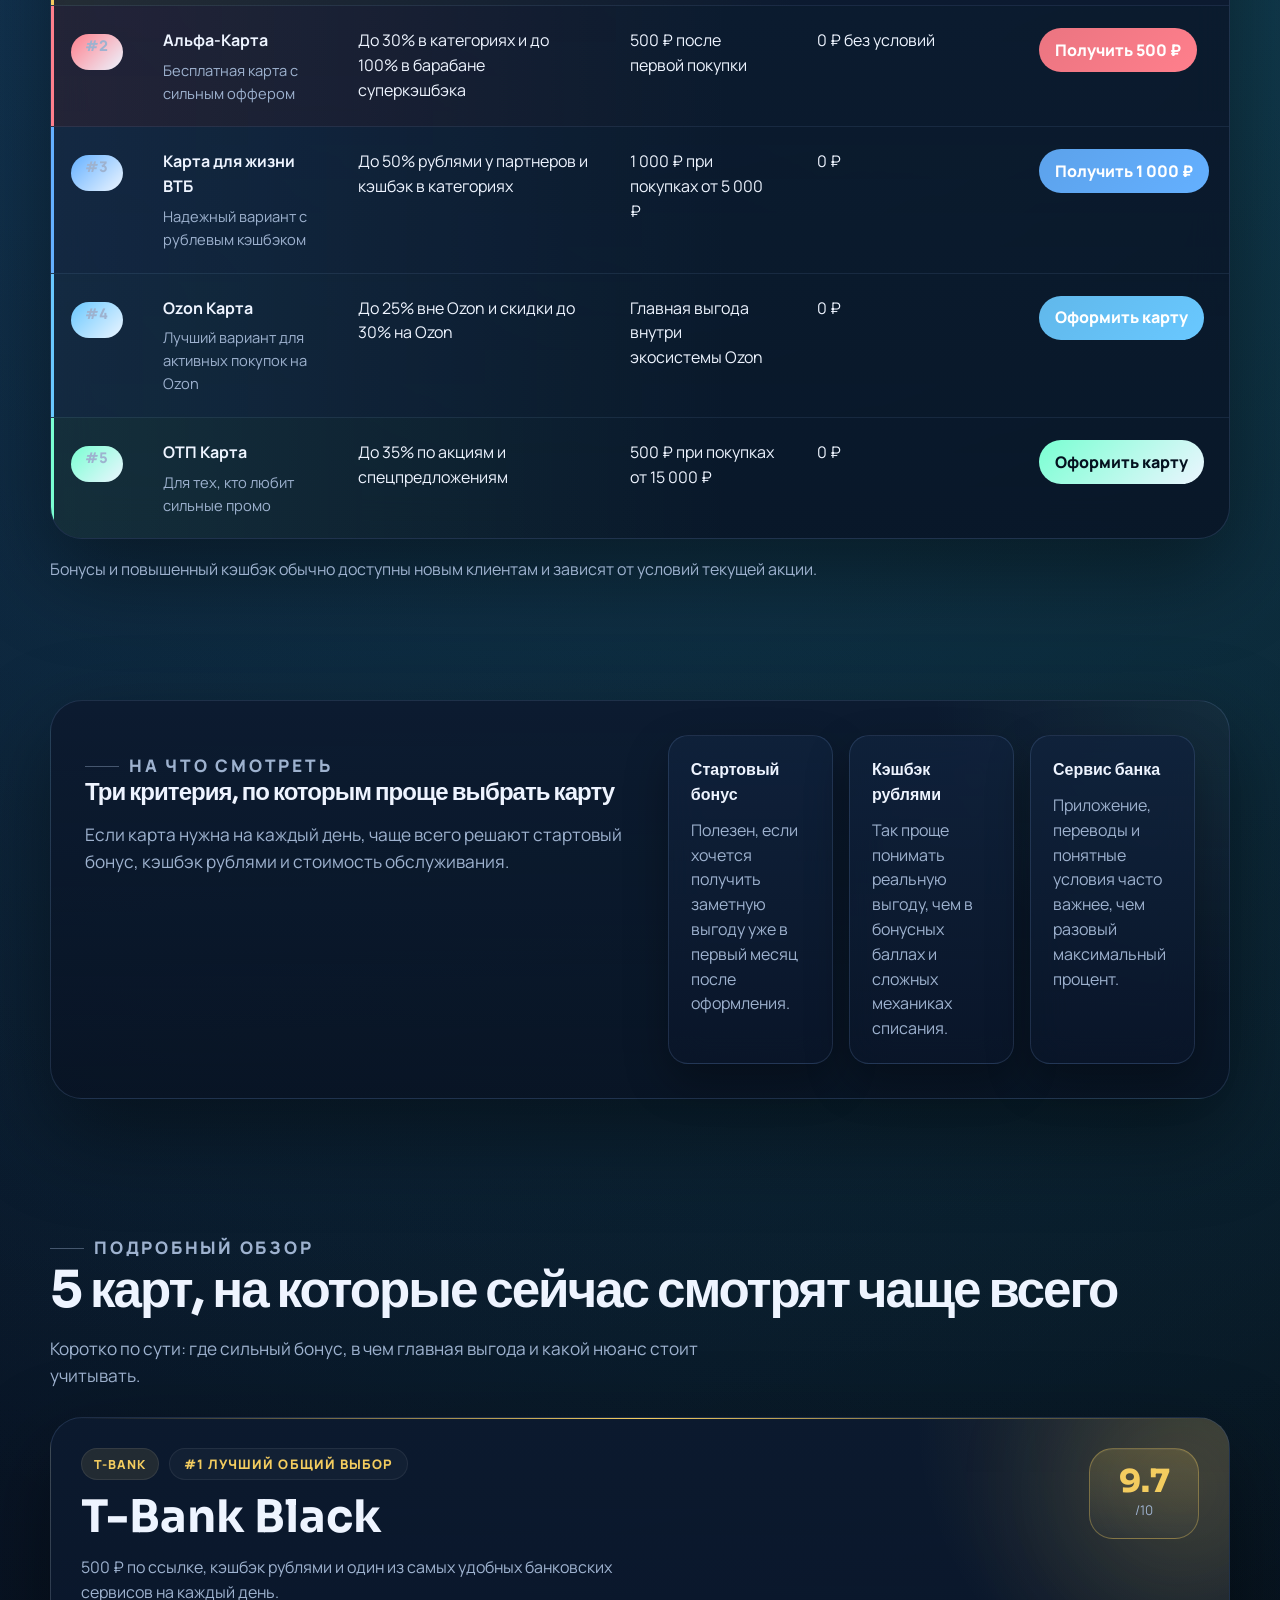
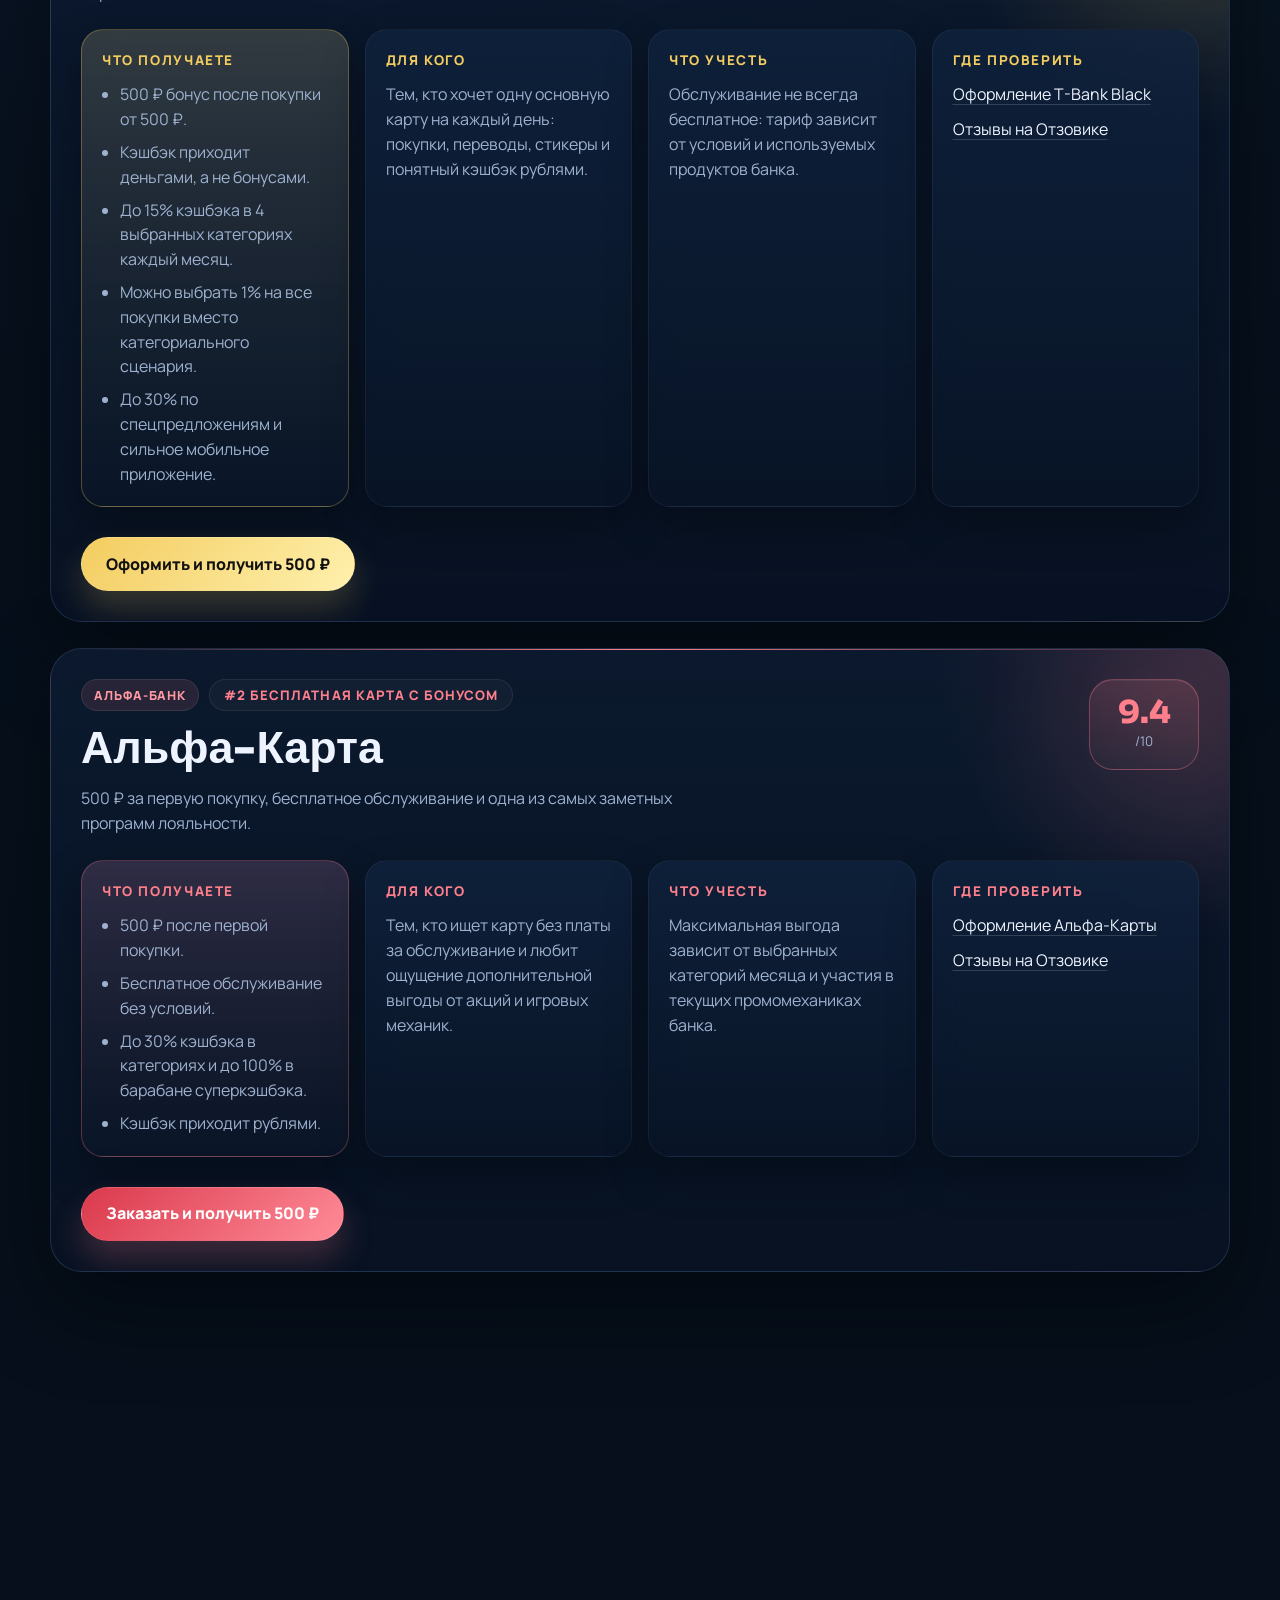
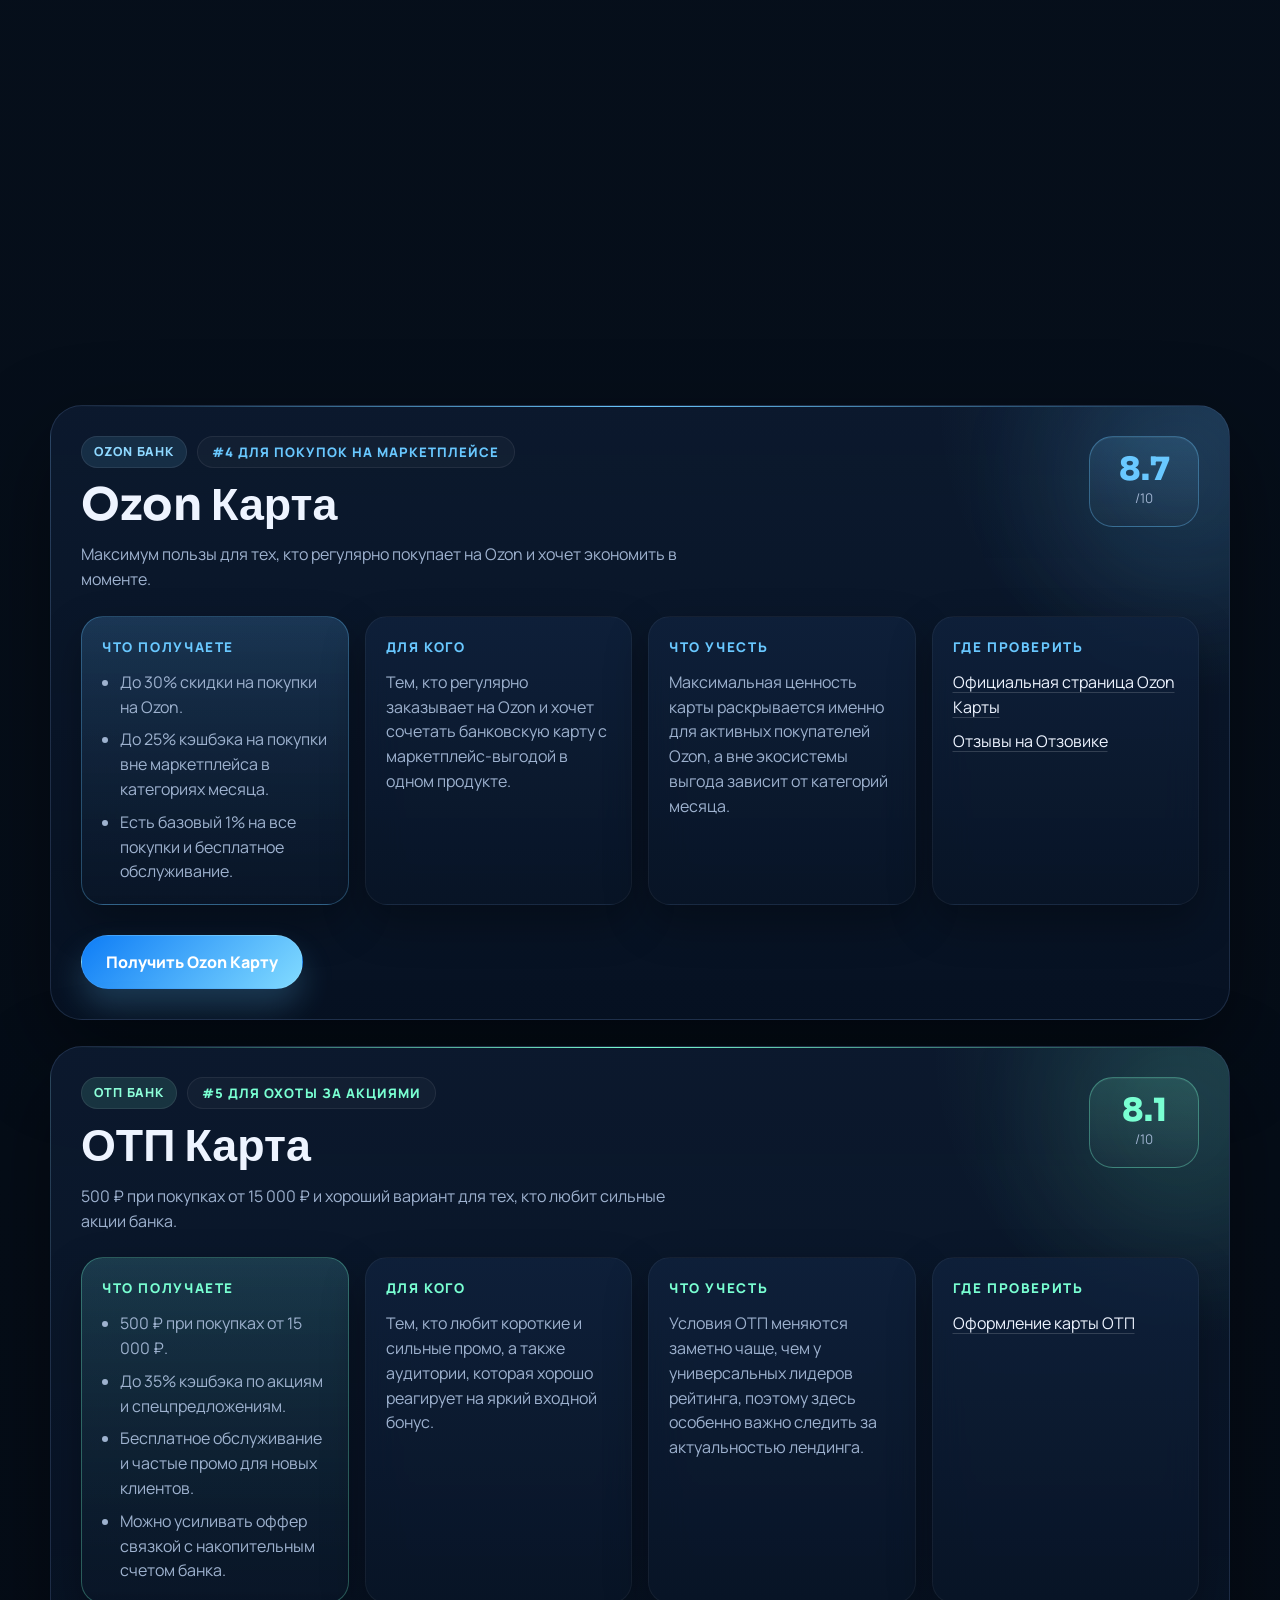
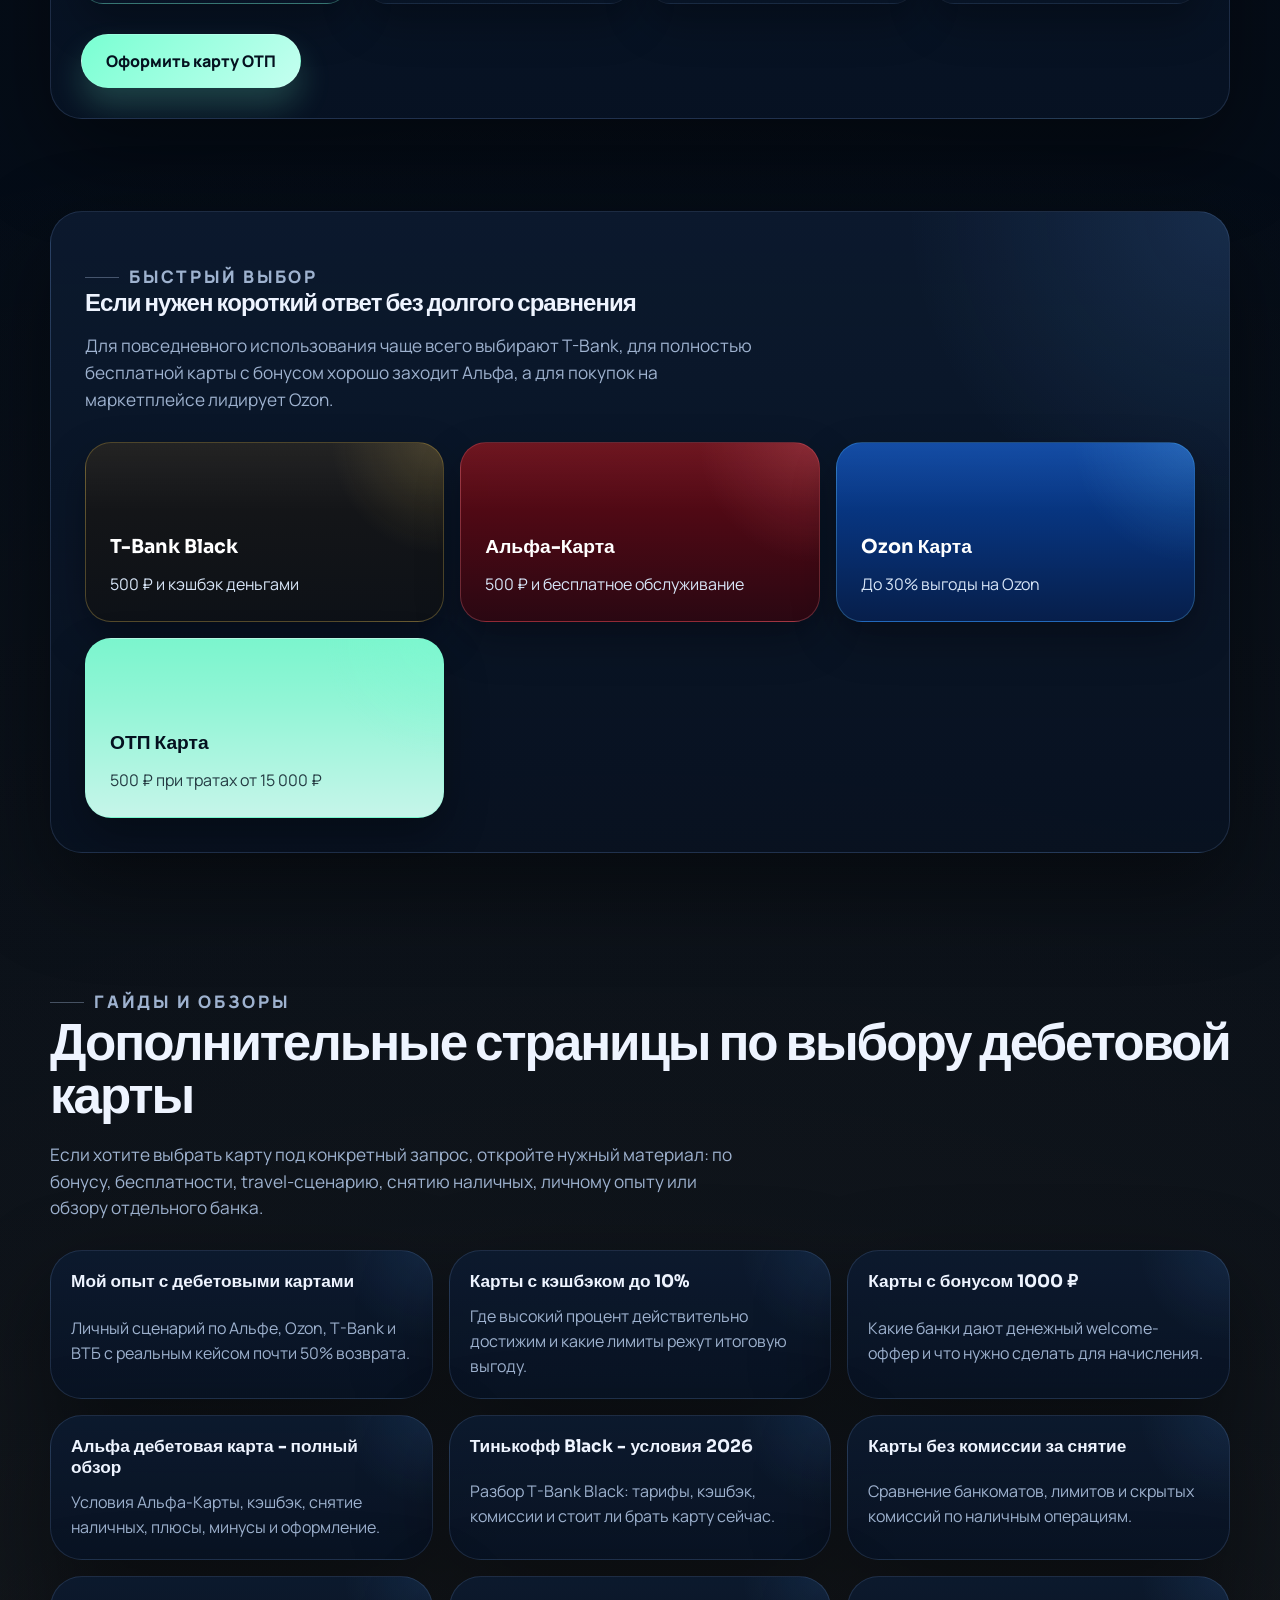
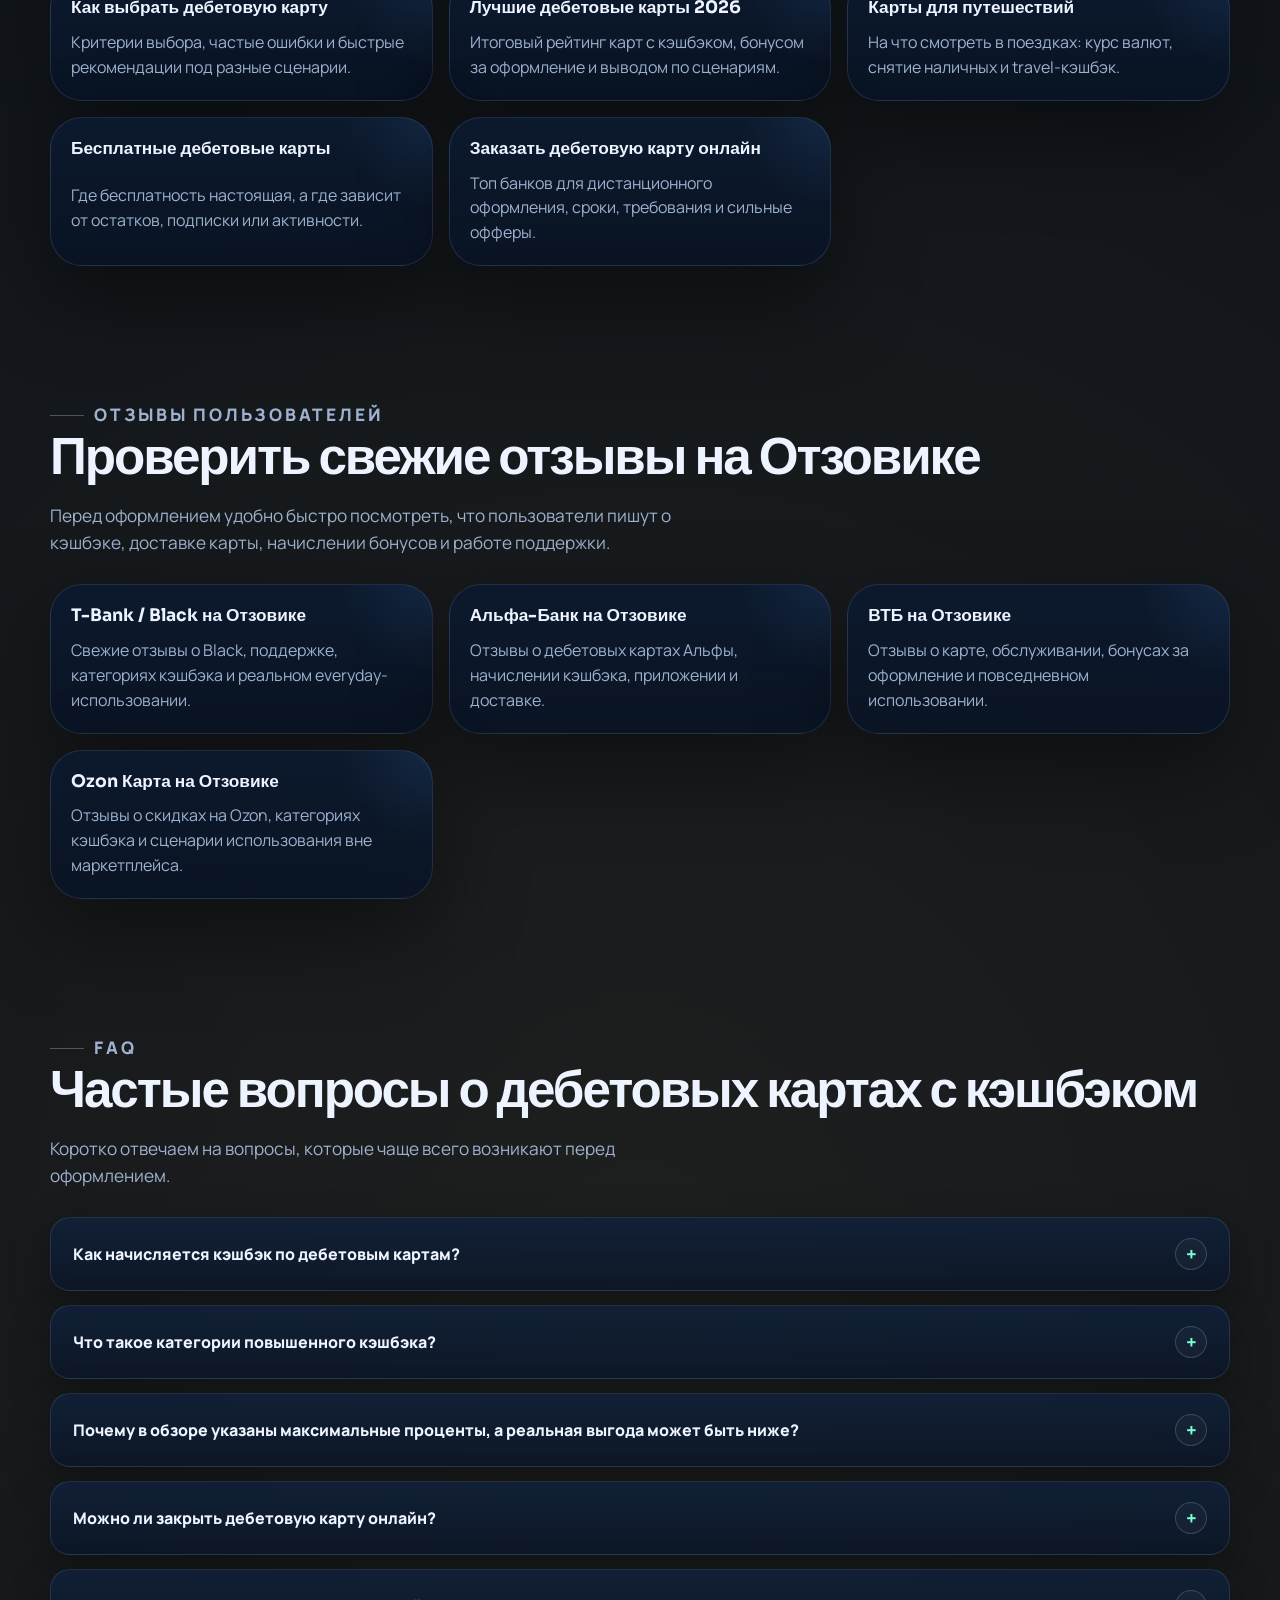
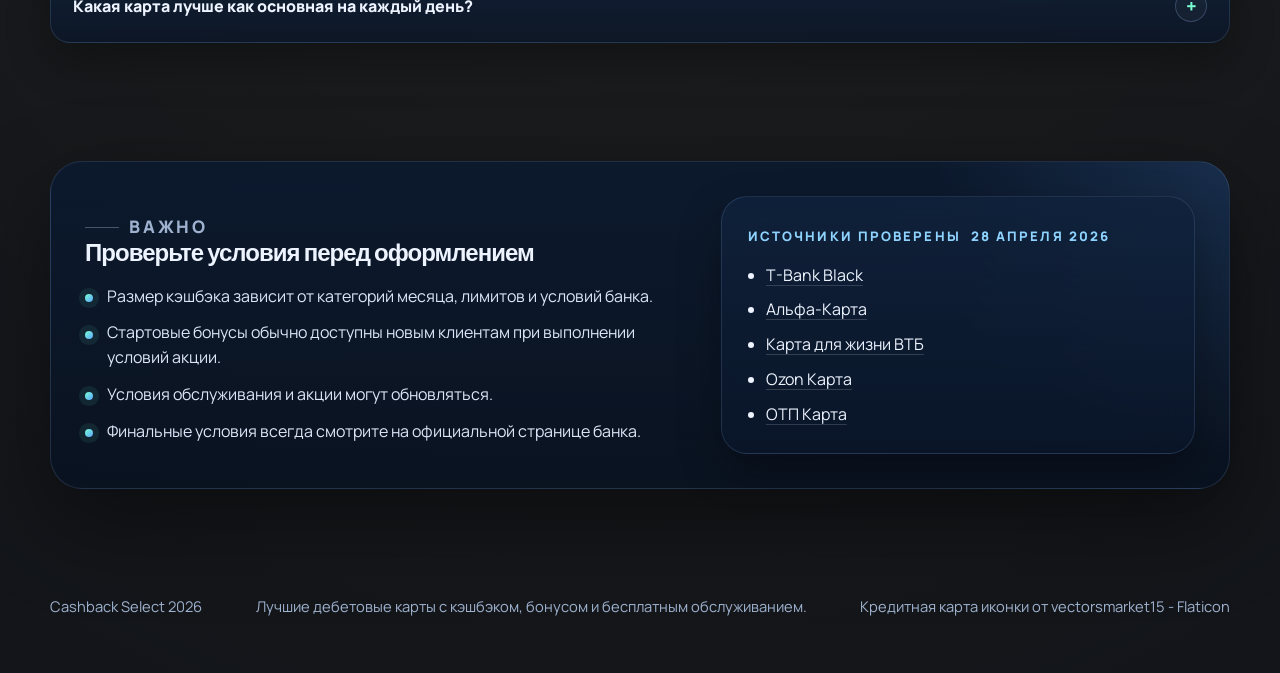
==== commit 3beb69dc: "Add experience page and Otzovik review links" ====
--- a/index.html
+++ b/index.html
@@ -373,7 +373,10 @@
                 </div>
                 <div class="review-box">
                   <h4>Где проверить</h4>
-                  <a href="https://tbank.ru/baf/5VUQwL4JWnQ" target="_blank" rel="nofollow sponsored noopener">Оформление T-Bank Black</a>
+                  <div class="review-box__links">
+                    <a href="https://tbank.ru/baf/5VUQwL4JWnQ" target="_blank" rel="nofollow sponsored noopener">Оформление T-Bank Black</a>
+                    <a href="https://otzovik.com/reviews/t-bank/" target="_blank" rel="nofollow noopener">Отзывы на Отзовике</a>
+                  </div>
                 </div>
               </div>
 
@@ -418,7 +421,10 @@
                 </div>
                 <div class="review-box">
                   <h4>Где проверить</h4>
-                  <a href="https://alfa.me/Uv0Efl" target="_blank" rel="nofollow sponsored noopener">Оформление Альфа-Карты</a>
+                  <div class="review-box__links">
+                    <a href="https://alfa.me/Uv0Efl" target="_blank" rel="nofollow sponsored noopener">Оформление Альфа-Карты</a>
+                    <a href="https://otzovik.com/reviews/bank_alfa_bank/" target="_blank" rel="nofollow noopener">Отзывы на Отзовике</a>
+                  </div>
                 </div>
               </div>
 
@@ -464,7 +470,10 @@
                 </div>
                 <div class="review-box">
                   <h4>Где проверить</h4>
-                  <a href="https://vtb.ru/l/k63b6tp8" target="_blank" rel="nofollow sponsored noopener">Оформление карты ВТБ</a>
+                  <div class="review-box__links">
+                    <a href="https://vtb.ru/l/k63b6tp8" target="_blank" rel="nofollow sponsored noopener">Оформление карты ВТБ</a>
+                    <a href="https://otzovik.com/reviews/bank_vtb_24/" target="_blank" rel="nofollow noopener">Отзывы на Отзовике</a>
+                  </div>
                 </div>
               </div>
 
@@ -508,7 +517,10 @@
                 </div>
                 <div class="review-box">
                   <h4>Где проверить</h4>
-                  <a href="https://finance.ozon.ru/promo/cards" target="_blank" rel="noopener">Официальная страница Ozon Карты</a>
+                  <div class="review-box__links">
+                    <a href="https://finance.ozon.ru/promo/cards" target="_blank" rel="noopener">Официальная страница Ozon Карты</a>
+                    <a href="https://otzovik.com/reviews/plastikovaya_karta_ozon_bank/" target="_blank" rel="nofollow noopener">Отзывы на Отзовике</a>
+                  </div>
                 </div>
               </div>
 
@@ -605,11 +617,15 @@
             <h2>Дополнительные страницы по выбору дебетовой карты</h2>
             <p>
               Если хотите выбрать карту под конкретный запрос, откройте нужный материал:
-              по бонусу, бесплатности, travel-сценарию, снятию наличных или обзору отдельного банка.
+              по бонусу, бесплатности, travel-сценарию, снятию наличных, личному опыту или обзору отдельного банка.
             </p>
           </div>
 
           <div class="related-grid" data-reveal>
+            <article class="related-card">
+              <h3><a href="my-debit-card-experience/">Мой опыт с дебетовыми картами</a></h3>
+              <p>Личный сценарий по Альфе, Ozon, T-Bank и ВТБ с реальным кейсом почти 50% возврата.</p>
+            </article>
             <article class="related-card">
               <h3><a href="cashback-10-percent/">Карты с кэшбэком до 10%</a></h3>
               <p>Где высокий процент действительно достижим и какие лимиты режут итоговую выгоду.</p>
@@ -649,6 +665,38 @@
             <article class="related-card">
               <h3><a href="order-debit-card-online/">Заказать дебетовую карту онлайн</a></h3>
               <p>Топ банков для дистанционного оформления, сроки, требования и сильные офферы.</p>
+            </article>
+          </div>
+        </div>
+      </section>
+
+      <section class="section" id="reviews">
+        <div class="container">
+          <div class="section-heading" data-reveal>
+            <p class="section-kicker">Отзывы пользователей</p>
+            <h2>Проверить свежие отзывы на Отзовике</h2>
+            <p>
+              Перед оформлением удобно быстро посмотреть, что пользователи пишут о кэшбэке,
+              доставке карты, начислении бонусов и работе поддержки.
+            </p>
+          </div>
+
+          <div class="related-grid" data-reveal>
+            <article class="related-card">
+              <h3><a href="https://otzovik.com/reviews/t-bank/" target="_blank" rel="nofollow noopener">T-Bank / Black на Отзовике</a></h3>
+              <p>Свежие отзывы о Black, поддержке, категориях кэшбэка и реальном everyday-использовании.</p>
+            </article>
+            <article class="related-card">
+              <h3><a href="https://otzovik.com/reviews/bank_alfa_bank/" target="_blank" rel="nofollow noopener">Альфа-Банк на Отзовике</a></h3>
+              <p>Отзывы о дебетовых картах Альфы, начислении кэшбэка, приложении и доставке.</p>
+            </article>
+            <article class="related-card">
+              <h3><a href="https://otzovik.com/reviews/bank_vtb_24/" target="_blank" rel="nofollow noopener">ВТБ на Отзовике</a></h3>
+              <p>Отзывы о карте, обслуживании, бонусах за оформление и повседневном использовании.</p>
+            </article>
+            <article class="related-card">
+              <h3><a href="https://otzovik.com/reviews/plastikovaya_karta_ozon_bank/" target="_blank" rel="nofollow noopener">Ozon Карта на Отзовике</a></h3>
+              <p>Отзывы о скидках на Ozon, категориях кэшбэка и сценарии использования вне маркетплейса.</p>
             </article>
           </div>
         </div>
--- a/styles.css
+++ b/styles.css
@@ -909,6 +909,11 @@
   margin-top: 8px;
 }
 
+.review-box__links {
+  display: grid;
+  gap: 10px;
+}
+
 .review-box a {
   color: var(--ink);
   text-decoration: underline;
